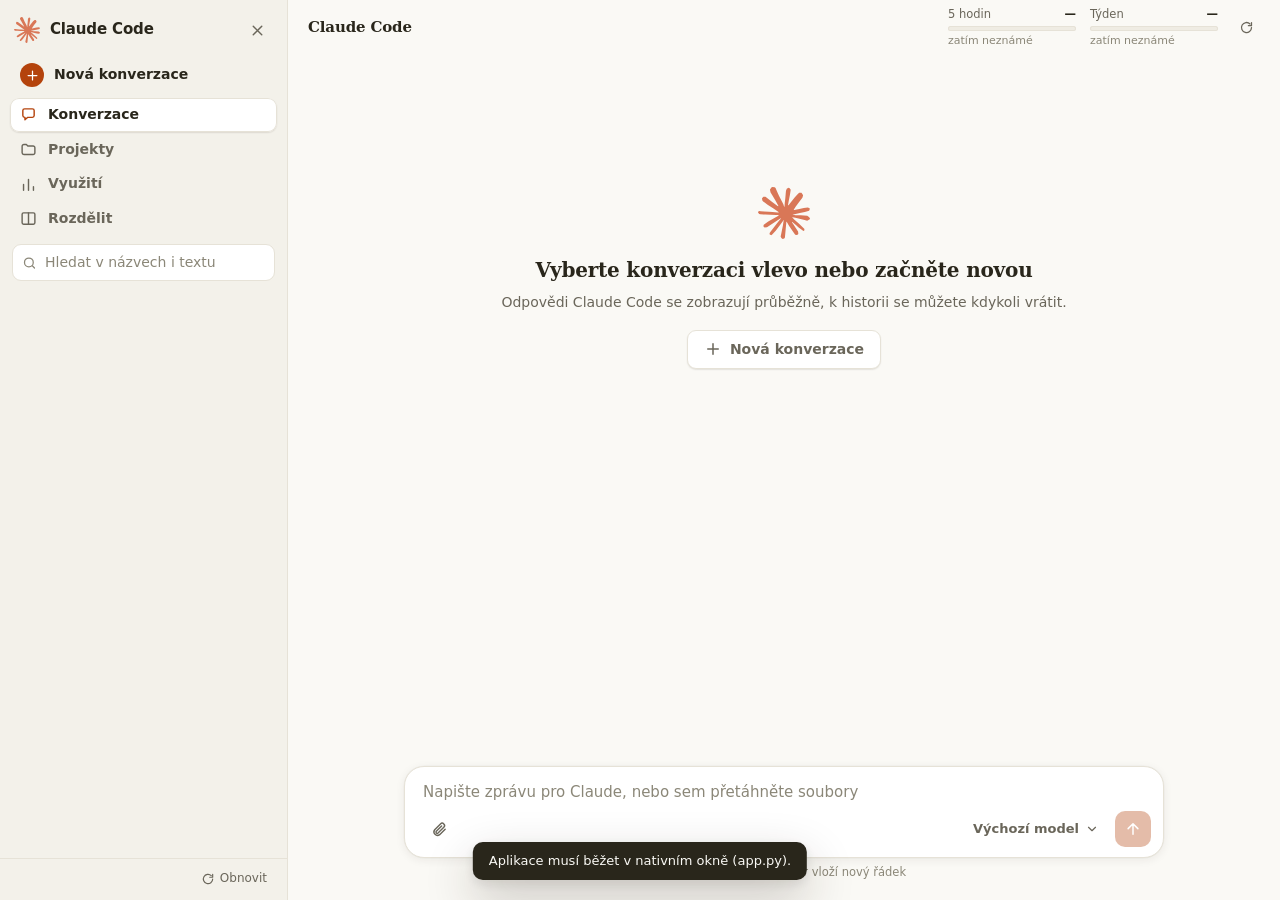
==== claude-gui/index.html @ 539f78f6 "Claude GUI: nativní okno pro Claude Code" ====
<!doctype html>
<html lang="cs">
<head>
<meta charset="utf-8">
<meta name="viewport" content="width=device-width, initial-scale=1">
<meta name="color-scheme" content="light dark">
<title>Claude Code</title>
<style>
/* ---------- Tokeny: teplý grafit, jeden rezavý akcent ---------- */
:root {
  --bg: #f7f5f1;
  --panel: #eeebe5;
  --surface: #fffefb;
  --sunken: #f1eee8;
  --text: #25211c;
  --muted: #6b645a;
  --faint: #8d857a;
  --border: #ddd8cf;
  --border-strong: #c9c2b6;
  --hover: rgba(37, 33, 28, .06);
  --accent: #b4430c;
  --accent-hover: #9a380a;
  --accent-text: #ffffff;
  --accent-soft: rgba(180, 67, 12, .13);
  --user-bg: #ece6dc;
  --code-bg: #f3f0ea;
  --danger: #b4232f;
  --danger-soft: #fbe9ea;
  --ok: #1f7a4d;
  --warn-c: #9a6700;
  --chart-in: #8f8576;
  --chart-out: #b4430c;
  --shadow-sm: 0 1px 2px rgba(40, 30, 15, .07), 0 1px 1px rgba(40, 30, 15, .04);
  --shadow-lg: 0 20px 50px rgba(40, 30, 15, .24), 0 4px 12px rgba(40, 30, 15, .1);
  --font: "Adwaita Sans", "Red Hat Text", Cantarell, Inter, system-ui, sans-serif;
  --mono: "Adwaita Mono", "Red Hat Mono", "JetBrains Mono", "DejaVu Sans Mono", ui-monospace, monospace;
  --ease: cubic-bezier(.22, 1, .36, 1);
}
@media (prefers-color-scheme: dark) {
  :root {
    --bg: #000000;
    --panel: #0a0a0a;
    --surface: #141414;
    --sunken: #070707;
    --text: #ececec;
    --muted: #a3a3a3;
    --faint: #7d7d7d;
    --border: #262626;
    --border-strong: #3d3d3d;
    --hover: rgba(255, 255, 255, .07);
    --accent: #f08f57;
    --accent-hover: #f5a574;
    --accent-text: #211205;
    --accent-soft: rgba(240, 143, 87, .17);
    --user-bg: #1a1a1a;
    --code-bg: #0d0d0d;
    --danger: #ff8189;
    --danger-soft: rgba(255, 100, 110, .13);
    --ok: #62d49c;
    --warn-c: #e3b341;
    --chart-in: #8a8173;
    --chart-out: #f08f57;
    --shadow-sm: 0 1px 2px rgba(0, 0, 0, .4);
    --shadow-lg: 0 20px 50px rgba(0, 0, 0, .6), 0 4px 12px rgba(0, 0, 0, .3);
  }
}

/* ---------- Základ a systémové prvky ---------- */
* { box-sizing: border-box; }
[hidden] { display: none !important; }
html, body { height: 100%; margin: 0; }
body {
  font: 14px/1.55 var(--font);
  background: var(--bg);
  color: var(--text);
  -webkit-font-smoothing: antialiased;
  accent-color: var(--accent);
  caret-color: var(--accent);
  font-variant-numeric: tabular-nums;
}
::selection { background: var(--accent-soft); color: var(--text); }
* { scrollbar-width: thin; scrollbar-color: var(--border-strong) transparent; }
button, input, select, textarea { font: inherit; color: inherit; }
button { cursor: pointer; }
:focus-visible { outline: 2px solid var(--accent); outline-offset: 2px; border-radius: 6px; }
.ic { width: 18px; height: 18px; flex: none; display: block; }
@media (prefers-reduced-motion: reduce) { * { animation: none !important; transition: none !important; } }

#app { display: flex; height: 100vh; overflow: hidden; }

/* ---------- Levý panel ---------- */
#sidebar {
  width: 288px; flex: none;
  display: flex; flex-direction: column; min-height: 0;
  background: var(--panel);
  border-right: 1px solid var(--border);
}
.side-head { display: flex; align-items: center; justify-content: space-between; padding: 14px 14px 10px; }
.brand { display: flex; align-items: center; gap: 10px; font-weight: 700; font-size: 15px; letter-spacing: -.01em; }
.brand .logo svg { width: 26px; height: 26px; display: block; }

.tabs { display: grid; grid-template-columns: 1fr 1fr; gap: 2px; margin: 0 12px 10px; padding: 3px; background: var(--sunken); border: 1px solid var(--border); border-radius: 10px; }
.tab {
  display: flex; align-items: center; justify-content: center; gap: 7px;
  border: 0; background: transparent; color: var(--muted);
  padding: 6px 8px; border-radius: 7px; font-weight: 600; font-size: 13px;
  transition: background .15s var(--ease), color .15s var(--ease);
}
.tab .ic { width: 15px; height: 15px; }
.tab:hover { color: var(--text); }
.tab.active { background: var(--surface); color: var(--text); box-shadow: var(--shadow-sm); }
.tab.active .ic { color: var(--accent); }

.btn-new {
  margin: 0 12px 10px;
  display: flex; align-items: center; justify-content: center; gap: 8px;
  padding: 8px 12px; border-radius: 9px;
  border: 1px solid var(--accent); background: var(--accent); color: var(--accent-text);
  font-weight: 650;
  transition: background .15s var(--ease);
}
.btn-new:hover { background: var(--accent-hover); border-color: var(--accent-hover); }
.btn-new .ic { width: 16px; height: 16px; }
.search { margin: 0 12px 6px; position: relative; }
.search .ic { position: absolute; left: 10px; top: 50%; transform: translateY(-50%); width: 15px; height: 15px; color: var(--faint); }
.search input {
  width: 100%; padding: 7px 10px 7px 32px;
  border-radius: 9px; border: 1px solid var(--border);
  background: var(--surface); outline: none;
}
.search input::placeholder { color: var(--faint); }
.search input:focus { border-color: var(--accent); box-shadow: 0 0 0 3px var(--accent-soft); }
.search-info { margin: 2px 16px 4px; font-size: 12px; color: var(--muted); display: flex; align-items: center; gap: 7px; }
.list { flex: 1; overflow-y: auto; padding: 2px 8px 10px; min-height: 0; }
.group-label { font-size: 12px; font-weight: 650; color: var(--muted); padding: 14px 10px 4px; }
.item {
  display: block; width: 100%; text-align: left;
  border: 0; background: transparent;
  padding: 7px 10px; border-radius: 8px; margin: 1px 0;
  transition: background .12s var(--ease);
}
.item:hover { background: var(--hover); }
.item.active { background: var(--surface); box-shadow: var(--shadow-sm), inset 0 0 0 1px var(--border); }
.item.active .item-title { color: var(--accent); }
.item-title { font-weight: 600; font-size: 13.5px; white-space: nowrap; overflow: hidden; text-overflow: ellipsis; }
.item-meta { display: flex; justify-content: space-between; gap: 8px; margin-top: 1px; font-size: 12px; color: var(--muted); }
.item-folder { display: flex; align-items: center; gap: 4px; min-width: 0; overflow: hidden; }
.item-folder span { overflow: hidden; white-space: nowrap; text-overflow: ellipsis; }
.item-folder .ic { width: 13px; height: 13px; }
.item-time { flex: none; }
.list-empty { padding: 24px 12px; color: var(--muted); font-size: 13px; text-align: center; }

.glimpse {
  display: block; width: calc(100% - 24px); margin: 0 12px 8px; text-align: left;
  padding: 9px 12px; border-radius: 10px;
  border: 1px solid var(--border); background: var(--surface);
  transition: border-color .15s var(--ease);
}
.glimpse:hover { border-color: var(--accent); }
.glimpse-top { display: flex; justify-content: space-between; align-items: baseline; font-size: 12px; color: var(--muted); }
.glimpse-val { font-size: 13px; font-weight: 650; margin-top: 2px; }
.glimpse-val small { font-weight: 500; color: var(--muted); font-size: 12px; }

.side-foot {
  display: flex; align-items: center; justify-content: space-between;
  padding: 6px 14px 8px; border-top: 1px solid var(--border);
  font-size: 12px; color: var(--muted);
}
.link-btn { display: flex; align-items: center; gap: 5px; border: 0; background: none; color: var(--muted); padding: 4px 6px; border-radius: 6px; }
.link-btn:hover { color: var(--text); background: var(--hover); }
.link-btn .ic { width: 14px; height: 14px; }

/* ---------- Hlavní panel ---------- */
main { flex: 1; display: flex; flex-direction: column; min-width: 0; min-height: 0; }
body[data-view="usage"] .chat-only { display: none !important; }
body[data-view="chat"] #usageView { display: none; }

.top {
  display: flex; align-items: center; gap: 12px; flex-wrap: wrap;
  padding: 10px 20px; border-bottom: 1px solid var(--border);
  background: var(--bg);
}
.top-info { flex: 1; min-width: 180px; }
.top h1 { margin: 0; font-size: 16px; font-weight: 700; letter-spacing: -.01em; white-space: nowrap; overflow: hidden; text-overflow: ellipsis; text-wrap: balance; }
.cwd { display: flex; align-items: center; gap: 5px; font: 12px/1.4 var(--mono); color: var(--muted); min-width: 0; }
.cwd span { overflow: hidden; white-space: nowrap; text-overflow: ellipsis; }
.cwd .ic { width: 13px; height: 13px; }
.cwd.missing { color: var(--danger); }
.top-ctrl { display: flex; gap: 8px; flex-wrap: wrap; align-items: center; }
.sel { display: flex; align-items: center; gap: 6px; font-size: 12px; color: var(--muted); }
.sel select {
  font-size: 13px; background: var(--surface); color: var(--text);
  border: 1px solid var(--border); border-radius: 8px; padding: 4px 8px; max-width: 190px;
}
.sel select:hover:not(:disabled) { border-color: var(--border-strong); }
.sel select:disabled { opacity: .55; }
.sel select.danger { border-color: var(--danger); color: var(--danger); font-weight: 650; }
.icon-btn {
  display: inline-grid; place-items: center;
  width: 32px; height: 32px; border-radius: 8px;
  border: 0; background: transparent; color: var(--muted);
  transition: background .12s var(--ease), color .12s var(--ease);
}
.icon-btn:hover { background: var(--hover); color: var(--text); }
.icon-btn .ic { width: 17px; height: 17px; }

.ctx { display: flex; align-items: center; gap: 8px; font-size: 12px; color: var(--muted); padding: 4px 10px; border: 1px solid var(--border); border-radius: 8px; background: var(--surface); }
.ctx-bar { width: 54px; height: 5px; border-radius: 3px; background: var(--sunken); box-shadow: inset 0 0 0 1px var(--border); overflow: hidden; }
.ctx-bar i { display: block; height: 100%; background: var(--accent); border-radius: 3px; transition: width .4s var(--ease); }
.ctx.high { color: var(--warn-c); }
.ctx.high .ctx-bar i { background: var(--warn-c); }
.ctx.full { color: var(--danger); }
.ctx.full .ctx-bar i { background: var(--danger); }

.warn {
  display: inline-flex; gap: 5px; align-items: center; white-space: nowrap;
  padding: 2px 8px; border-radius: 999px; font-size: 11.5px; font-weight: 600;
  background: var(--danger-soft); color: var(--danger);
  border: 1px solid var(--danger); cursor: help;
}
.warn svg { width: 13px; height: 13px; }

/* ---------- Přepis ---------- */
.messages { flex: 1; overflow-y: auto; padding: 22px 20px 12px; min-height: 0; }
.messages > * { max-width: 820px; margin-left: auto; margin-right: auto; }
.msg { margin-bottom: 22px; }
.msg.user { display: flex; justify-content: flex-end; }
.bubble {
  background: var(--user-bg); padding: 9px 14px;
  border-radius: 14px 14px 4px 14px; max-width: 82%;
  white-space: pre-wrap; overflow-wrap: anywhere;
}
.img-badge { display: inline-flex; align-items: center; gap: 5px; font-size: 12px; color: var(--muted); margin-top: 4px; }
.img-badge .ic { width: 14px; height: 14px; }
.msg.assistant { display: flex; gap: 12px; }
.avatar { flex: none; width: 26px; height: 26px; margin-top: 1px; }
.avatar svg { width: 26px; height: 26px; display: block; }
.body { flex: 1; min-width: 0; display: flex; flex-direction: column; gap: 8px; }

.md { overflow-wrap: anywhere; max-width: 75ch; }
.md > :first-child { margin-top: 0; }
.md > :last-child { margin-bottom: 0; }
.md p { margin: 0 0 .75em; }
.md h1, .md h2, .md h3, .md h4, .md h5, .md h6 { margin: 1.2em 0 .4em; line-height: 1.3; letter-spacing: -.01em; text-wrap: balance; }
.md h1 { font-size: 1.3em; } .md h2 { font-size: 1.17em; } .md h3 { font-size: 1.06em; }
.md h4, .md h5, .md h6 { font-size: 1em; }
.md ul, .md ol { margin: 0 0 .75em; padding-left: 1.5em; }
.md li { margin: .2em 0; }
.md li > ul, .md li > ol { margin: .2em 0; }
.md blockquote { margin: 0 0 .75em; padding: 2px 0 2px 14px; border-left: 1px solid var(--border-strong); color: var(--muted); }
.md hr { border: 0; border-top: 1px solid var(--border); margin: 1em 0; }
.md a { color: var(--accent); text-underline-offset: 3px; }
.md :not(pre) > code { font: .88em var(--mono); background: var(--code-bg); border: 1px solid var(--border); padding: 1px 5px; border-radius: 5px; }
.table-wrap { overflow-x: auto; margin: 0 0 .75em; max-width: 100%; }
.md table { border-collapse: collapse; font-size: 13.5px; }
.md th, .md td { border: 1px solid var(--border); padding: 5px 10px; text-align: left; vertical-align: top; }
.md th { background: var(--code-bg); font-weight: 650; }

.code { border: 1px solid var(--border); border-radius: 10px; overflow: hidden; margin: .5em 0 .9em; background: var(--code-bg); max-width: 100%; }
.code-head {
  display: flex; justify-content: space-between; align-items: center;
  padding: 2px 6px 2px 12px; border-bottom: 1px solid var(--border);
  font-size: 12px; color: var(--muted);
}
.copy-btn { display: flex; align-items: center; gap: 5px; border: 0; background: transparent; color: var(--muted); font-size: 12px; padding: 4px 8px; border-radius: 6px; }
.copy-btn:hover { background: var(--hover); color: var(--text); }
.copy-btn .ic { width: 14px; height: 14px; }
.copy-btn.done { color: var(--ok); }
.code pre { margin: 0; padding: 12px 14px; overflow-x: auto; font: 12.5px/1.55 var(--mono); }

.tool, .thinking { border: 1px solid var(--border); border-radius: 9px; background: var(--surface); font-size: 13px; max-width: 100%; }
.tool summary, .thinking summary { list-style: none; display: flex; align-items: center; gap: 8px; padding: 5px 10px; cursor: pointer; min-width: 0; user-select: none; }
.tool summary::-webkit-details-marker, .thinking summary::-webkit-details-marker { display: none; }
.tool summary:hover, .thinking summary:hover { background: var(--hover); border-radius: 8px; }
.tool-icon { color: var(--muted); }
.tool-icon .ic { width: 15px; height: 15px; }
.tool-name { font-weight: 650; flex: none; }
.tool-sum { font: 12px var(--mono); color: var(--muted); overflow: hidden; white-space: nowrap; text-overflow: ellipsis; flex: 1; min-width: 0; }
.chev { color: var(--faint); transition: transform .15s var(--ease); }
.chev .ic { width: 14px; height: 14px; }
details[open] > summary .chev { transform: rotate(90deg); }
.tool.err { border-color: var(--danger); }
.tool.err .tool-icon, .tool.err .tool-name { color: var(--danger); }
.tool.running .tool-icon { color: var(--accent); }
.tool pre, .thinking-text {
  margin: 0; padding: 10px 12px; border-top: 1px solid var(--border);
  max-height: 340px; overflow: auto; background: var(--code-bg);
  font: 12px/1.5 var(--mono); white-space: pre-wrap; overflow-wrap: anywhere;
}
.thinking-text { font: 13px/1.55 var(--font); color: var(--muted); }
.mini-spin { width: 12px; height: 12px; border: 2px solid var(--accent-soft); border-top-color: var(--accent); border-radius: 50%; animation: spin .8s linear infinite; flex: none; }

.note { font-size: 13px; color: var(--muted); text-align: center; margin-bottom: 18px; }
.note.info { background: var(--hover); border-radius: 10px; padding: 8px 12px; }
.note.error {
  text-align: left; color: var(--danger); background: var(--danger-soft);
  border: 1px solid var(--danger); border-radius: 10px; padding: 10px 14px;
  white-space: pre-wrap; overflow-wrap: anywhere;
}
.run-meta { display: flex; gap: 14px; flex-wrap: wrap; font-size: 12px; color: var(--faint); }

.empty { text-align: center; color: var(--muted); padding: 12vh 20px 0; }
.empty .big { font-size: 20px; font-weight: 700; color: var(--text); margin-bottom: 6px; letter-spacing: -.01em; text-wrap: balance; }
.empty .logo-big svg { width: 52px; height: 52px; margin: 0 auto 16px; display: block; }
.empty button { margin-top: 16px; display: inline-flex; align-items: center; gap: 8px; padding: 8px 16px; border-radius: 9px; border: 1px solid var(--border); background: var(--surface); font-weight: 600; box-shadow: var(--shadow-sm); }
.empty button:hover { border-color: var(--accent); color: var(--accent); }

/* ---------- Composer ---------- */
.composer { padding: 6px 20px 16px; }
.composer > * { max-width: 820px; margin-left: auto; margin-right: auto; }
.queue { display: flex; flex-direction: column; gap: 4px; margin-bottom: 8px; }
.q-item { display: flex; align-items: center; gap: 8px; padding: 5px 6px 5px 12px; border: 1px dashed var(--border-strong); border-radius: 12px; background: var(--sunken); font-size: 13px; color: var(--muted); }
.q-item .q-n { font-weight: 650; color: var(--faint); font-size: 11.5px; white-space: nowrap; }
.q-item .q-t { flex: 1; min-width: 0; overflow: hidden; white-space: nowrap; text-overflow: ellipsis; color: var(--text); }
.q-item .icon-btn { width: 24px; height: 24px; }
.q-item .icon-btn .ic { width: 14px; height: 14px; }
.status { display: flex; align-items: center; gap: 8px; font-size: 12.5px; color: var(--muted); margin-bottom: 7px; }
.spinner { width: 14px; height: 14px; border: 2px solid var(--accent-soft); border-top-color: var(--accent); border-radius: 50%; animation: spin .8s linear infinite; }
@keyframes spin { to { transform: rotate(360deg); } }
.input-row {
  display: flex; gap: 8px; align-items: flex-end;
  background: var(--surface); border: 1px solid var(--border);
  border-radius: 14px; padding: 8px 8px 8px 14px; box-shadow: var(--shadow-sm);
  transition: border-color .15s var(--ease), box-shadow .15s var(--ease);
}
.input-row:focus-within { border-color: var(--accent); box-shadow: 0 0 0 3px var(--accent-soft); }
textarea { flex: 1; border: 0; outline: none; resize: none; background: transparent; line-height: 1.5; max-height: 240px; padding: 6px 0; }
textarea::placeholder { color: var(--faint); }
.send {
  width: 36px; height: 36px; border-radius: 10px; border: 0; flex: none;
  display: grid; place-items: center;
  background: var(--accent); color: var(--accent-text);
  transition: background .15s var(--ease);
}
.send:hover:not(:disabled) { background: var(--accent-hover); }
.send:disabled { opacity: .35; cursor: default; }
.send.stop { background: var(--danger); color: #fff; }
.hint { font-size: 11.5px; color: var(--faint); margin-top: 6px; text-align: right; }

/* ---------- Využití ---------- */
.usage { flex: 1; display: flex; flex-direction: column; min-height: 0; }
.u-head { display: flex; align-items: center; gap: 12px; flex-wrap: wrap; padding: 12px 24px; border-bottom: 1px solid var(--border); }
.u-head h1 { margin: 0; font-size: 18px; letter-spacing: -.01em; flex: 1; min-width: 120px; }
.seg { display: inline-flex; padding: 3px; gap: 2px; background: var(--sunken); border: 1px solid var(--border); border-radius: 10px; }
.seg button { border: 0; background: transparent; color: var(--muted); padding: 5px 12px; border-radius: 7px; font-weight: 600; font-size: 13px; transition: background .15s var(--ease), color .15s var(--ease); }
.seg button:hover { color: var(--text); }
.seg button.active { background: var(--surface); color: var(--text); box-shadow: var(--shadow-sm); }
.u-body { flex: 1; overflow-y: auto; padding: 22px 24px 40px; min-height: 0; }
.u-body > * { max-width: 980px; margin-left: auto; margin-right: auto; }

.ledger { display: grid; grid-template-columns: repeat(4, 1fr); border: 1px solid var(--border); border-radius: 12px; background: var(--surface); box-shadow: var(--shadow-sm); }
.ledger > div { padding: 14px 18px; min-width: 0; }
.ledger > div + div { border-left: 1px solid var(--border); }
.ledger dt { font-size: 12.5px; color: var(--muted); }
.ledger dd { margin: 2px 0 0; font-size: 22px; font-weight: 650; letter-spacing: -.02em; }
.ledger dd small { display: block; font-size: 12px; font-weight: 400; letter-spacing: 0; color: var(--faint); margin-top: 1px; }
.dot { display: inline-block; width: 8px; height: 8px; border-radius: 2px; margin-right: 6px; }
.dot.in { background: var(--chart-in); } .dot.out { background: var(--chart-out); }

.panel { margin-top: 18px; border: 1px solid var(--border); border-radius: 12px; background: var(--surface); box-shadow: var(--shadow-sm); padding: 16px 18px 14px; }
.panel h2 { margin: 0; font-size: 14px; letter-spacing: -.005em; }
.panel-head { display: flex; justify-content: space-between; align-items: baseline; gap: 12px; flex-wrap: wrap; margin-bottom: 14px; }
.legend { display: flex; gap: 14px; font-size: 12px; color: var(--muted); }
.readout { font-size: 12.5px; color: var(--muted); min-height: 1.5em; margin-bottom: 10px; }
.readout b { color: var(--text); font-weight: 650; }

.chart { display: grid; grid-template-columns: 44px 1fr; gap: 0 8px; }
.yaxis { display: flex; flex-direction: column; justify-content: space-between; align-items: flex-end; font-size: 11px; color: var(--faint); height: 180px; line-height: 1; }
.plot { position: relative; height: 180px; border-bottom: 1px solid var(--border-strong); }
.grid-line { position: absolute; left: 0; right: 0; border-top: 1px dashed var(--border); }
.cols { position: absolute; inset: 0; display: flex; align-items: flex-end; gap: 3px; }
.col { flex: 1; height: 100%; display: flex; align-items: flex-end; border-radius: 4px 4px 0 0; outline-offset: 0; }
.col:hover, .col:focus-visible { background: var(--hover); }
.stack { width: 100%; display: flex; flex-direction: column; justify-content: flex-end; height: 100%; }
.stack i { display: block; width: 100%; transition: height .5s var(--ease); }
.stack .s-out { background: var(--chart-out); border-radius: 2px 2px 0 0; }
.stack .s-in { background: var(--chart-in); }
.stack .s-in:first-child { border-radius: 2px 2px 0 0; }
.xaxis { grid-column: 2; display: flex; gap: 3px; margin-top: 6px; font-size: 11px; color: var(--faint); }
.xaxis span { flex: 1; white-space: nowrap; min-width: 0; }

.two { display: grid; grid-template-columns: 1fr 1fr; gap: 18px; }
.rows { display: flex; flex-direction: column; }
.row { display: block; width: 100%; text-align: left; border: 0; background: transparent; padding: 8px 0; border-top: 1px solid var(--border); color: inherit; }
.rows .row:first-child { border-top: 0; padding-top: 0; }
button.row { border-radius: 0; }
button.row:hover .row-name { color: var(--accent); }
.row-top { display: flex; justify-content: space-between; gap: 12px; align-items: baseline; }
.row-name { font-weight: 600; font-size: 13.5px; overflow: hidden; white-space: nowrap; text-overflow: ellipsis; min-width: 0; }
.row-val { flex: none; font-size: 13px; font-weight: 650; }
.row-sub { display: flex; justify-content: space-between; gap: 12px; font-size: 12px; color: var(--muted); margin-top: 1px; }
.row-sub span:first-child { overflow: hidden; white-space: nowrap; text-overflow: ellipsis; min-width: 0; }
.meter { height: 4px; border-radius: 2px; background: var(--sunken); margin-top: 6px; overflow: hidden; display: flex; }
.meter i { display: block; height: 100%; }
.meter .m-in { background: var(--chart-in); } .meter .m-out { background: var(--chart-out); }
.u-note { font-size: 12px; color: var(--faint); margin-top: 18px; text-wrap: pretty; max-width: 75ch; }
.u-empty { text-align: center; color: var(--muted); padding: 28px 12px; font-size: 13px; }

.skel { border-radius: 8px; background: linear-gradient(90deg, var(--sunken), var(--hover), var(--sunken)); background-size: 200% 100%; animation: shimmer 1.4s linear infinite; }
@keyframes shimmer { to { background-position: -200% 0; } }

/* ---------- Dialog nové konverzace ---------- */
.modal { position: fixed; inset: 0; z-index: 50; display: grid; place-items: center; background: rgba(20, 14, 6, .45); padding: 16px; }
.modal-card { width: min(560px, 100%); max-height: 86vh; display: flex; flex-direction: column; background: var(--surface); border-radius: 14px; box-shadow: var(--shadow-lg); padding: 18px 20px; border: 1px solid var(--border); }
.modal-head { display: flex; justify-content: space-between; align-items: center; margin-bottom: 12px; }
.modal-head h2 { margin: 0; font-size: 17px; letter-spacing: -.01em; }
.field-label { font-size: 13px; font-weight: 650; margin-bottom: 6px; display: block; }
.text-input { width: 100%; padding: 9px 11px; border-radius: 9px; border: 1px solid var(--border); background: var(--bg); font: 13px var(--mono); outline: none; }
.text-input:focus { border-color: var(--accent); box-shadow: 0 0 0 3px var(--accent-soft); }
.field-hint { font-size: 12px; color: var(--muted); margin: 6px 0 10px; }
.field-error { font-size: 12.5px; color: var(--danger); margin: -4px 0 10px; }
.cwd-list { overflow-y: auto; border: 1px solid var(--border); border-radius: 10px; min-height: 60px; max-height: 44vh; }
.cwd-item { display: flex; align-items: center; gap: 10px; width: 100%; text-align: left; border: 0; border-bottom: 1px solid var(--border); background: transparent; padding: 8px 12px; }
.cwd-item:last-child { border-bottom: 0; }
.cwd-item:hover, .cwd-item.sel { background: var(--accent-soft); }
.cwd-item .ic { color: var(--muted); }
.cwd-item-text { min-width: 0; }
.cwd-item-name { font-weight: 600; font-size: 13.5px; }
.cwd-item-path { font: 11.5px var(--mono); color: var(--muted); overflow: hidden; white-space: nowrap; text-overflow: ellipsis; }
.modal-foot { display: flex; justify-content: flex-end; gap: 8px; margin-top: 14px; }
.btn { padding: 8px 16px; border-radius: 9px; border: 1px solid var(--border); background: var(--surface); font-weight: 600; }
.btn:hover { background: var(--hover); }
.btn.primary { background: var(--accent); border-color: var(--accent); color: var(--accent-text); }
.btn.primary:hover { background: var(--accent-hover); border-color: var(--accent-hover); }

.toast { position: fixed; bottom: 20px; left: 50%; transform: translateX(-50%); z-index: 60; background: var(--text); color: var(--bg); padding: 9px 16px; border-radius: 10px; font-size: 13px; box-shadow: var(--shadow-lg); max-width: 90vw; }

/* ---------- Úzké okno ---------- */
.only-narrow { display: none !important; }
.scrim { display: none; }
.only-hidden { display: none !important; }
@media (min-width: 761px) {
  body.side-hidden #sidebar { display: none; }
  body.side-hidden .only-hidden { display: inline-grid !important; }
}
@media (max-width: 860px) {
  .ledger { grid-template-columns: 1fr 1fr; }
  .ledger > div:nth-child(3) { border-left: 0; }
  .ledger > div:nth-child(n+3) { border-top: 1px solid var(--border); }
  .two { grid-template-columns: 1fr; }
}
@media (max-width: 760px) {
  #sidebar { position: fixed; inset: 0 auto 0 0; z-index: 30; width: min(300px, 86vw); transform: translateX(-100%); transition: transform .2s var(--ease); box-shadow: var(--shadow-lg); }
  body.side-open #sidebar { transform: none; }
  body.side-open .scrim { display: block; position: fixed; inset: 0; z-index: 20; background: rgba(20, 14, 6, .4); }
  .only-narrow { display: inline-grid !important; }
  .top { padding: 8px 12px; gap: 8px; }
  .messages { padding: 16px 12px 8px; }
  .composer { padding: 6px 10px 10px; }
  .bubble { max-width: 92%; }
  .avatar { display: none; }
  .hint { display: none; }
  .u-head { padding: 10px 12px; }
  .u-body { padding: 16px 12px 32px; }
  .chart { grid-template-columns: 36px 1fr; }
}

/* ---------- v3: vzhled po vzoru webové aplikace Claude ---------- */
:root {
  --bg: #faf9f5; --panel: #f3f1ea; --surface: #ffffff; --sunken: #efece3;
  --text: #29261b; --muted: #6a665a; --faint: #8b8778;
  --border: #e6e2d7; --border-strong: #d2cdbf; --user-bg: #f0ece1; --code-bg: #f5f2ea;
  --serif: "Source Serif 4", "Tiempos Text", "Noto Serif", "DejaVu Serif", Georgia, serif;
}
@media (prefers-color-scheme: dark) {
  :root {
    --bg: #000000; --panel: #0a0a0a; --surface: #141414; --sunken: #070707;
    --text: #ececec; --muted: #a3a3a3; --faint: #7d7d7d;
    --border: #262626; --border-strong: #3d3d3d; --user-bg: #1a1a1a; --code-bg: #0d0d0d;
  }
}
.top h1, .u-head h1, .empty .big, .modal-head h2 { font-family: var(--serif); font-weight: 600; }
.top h1 { font-size: 15px; flex: none; max-width: 55%; }
.md { font-family: var(--serif); font-size: 15.5px; line-height: 1.65; }
.md table, .md .code, .md :not(pre) > code { font-family: var(--font); }
.md :not(pre) > code { font-family: var(--mono); }
.md .code pre, .md pre code { font-family: var(--mono); }
.avatar { display: none; }
.msg.assistant { display: block; }
.top { border-bottom: 0; padding: 6px 20px 2px; gap: 8px; }
.top-ctrl { gap: 10px; }
.top-info { display: flex; align-items: baseline; gap: 10px; min-width: 0; }
.top-info .cwd { font-size: 11.5px; flex: 1; }
.top .icon-btn { width: 28px; height: 28px; }
.top .icon-btn .ic { width: 15px; height: 15px; }

.nav-new { margin: 0 10px 4px; display: flex; align-items: center; gap: 10px; width: calc(100% - 20px); padding: 7px 10px; border: 0; background: transparent; border-radius: 9px; font-weight: 650; color: var(--text); transition: background .12s var(--ease); }
.nav-new:hover { background: var(--hover); }
.nav-new .plus { width: 24px; height: 24px; border-radius: 50%; background: var(--accent); color: var(--accent-text); display: grid; place-items: center; }
.nav-new .plus .ic { width: 15px; height: 15px; }
.nav { display: flex; flex-direction: column; gap: 1px; margin: 0 10px 8px; }
.nav-item { display: flex; align-items: center; gap: 11px; width: 100%; border: 0; background: transparent; color: var(--muted); padding: 7px 10px; border-radius: 9px; font-weight: 600; text-align: left; transition: background .12s var(--ease), color .12s var(--ease); }
.nav-item .ic { width: 17px; height: 17px; }
.nav-item:hover { background: var(--hover); color: var(--text); }
.nav-item.active { background: var(--surface); color: var(--text); box-shadow: var(--shadow-sm), inset 0 0 0 1px var(--border); }
.nav-item.active .ic { color: var(--accent); }

.item-row { position: relative; }
.item-more, .grp-act { position: absolute; right: 4px; top: 50%; transform: translateY(-50%); width: 26px; height: 26px; display: grid; place-items: center; border: 0; background: transparent; color: var(--muted); border-radius: 7px; opacity: 0; transition: opacity .12s var(--ease), background .12s var(--ease); }
.item-more .ic, .grp-act .ic { width: 15px; height: 15px; }
.item-row:hover .item-more, .item-more:focus-visible, .grp:hover > .grp-act, .grp-act:focus-visible, .item-more.open { opacity: 1; }
.item-more:hover, .grp-act:hover { background: var(--hover); color: var(--text); }
.item-row:hover .item-time { opacity: 0; }
@media (hover: none) { .item-more, .grp-act { opacity: .7; } }
.grp { position: relative; margin-top: 4px; }
.grp-head { display: flex; align-items: center; gap: 6px; width: 100%; border: 0; background: transparent; padding: 6px 8px; border-radius: 8px; font-weight: 650; font-size: 13px; color: var(--text); text-align: left; }
.grp-head:hover { background: var(--hover); }
.grp-head .chev { display: grid; }
.grp.open > .grp-head .chev { transform: rotate(90deg); }
.grp-head .ic-folder .ic, .grp-head .ic-folder { width: 15px; height: 15px; color: var(--muted); display: grid; }
.grp-name { flex: 1; min-width: 0; overflow: hidden; white-space: nowrap; text-overflow: ellipsis; }
.grp-count { font-size: 12px; font-weight: 500; color: var(--faint); padding-right: 26px; }
.grp-body { padding-left: 8px; }
.grp-empty { font-size: 12px; color: var(--faint); padding: 2px 12px 6px 28px; }
.sec-head { display: flex; justify-content: space-between; align-items: center; padding: 10px 8px 2px 10px; font-size: 12px; font-weight: 650; color: var(--muted); }

.menu { position: fixed; z-index: 70; min-width: 210px; max-width: 290px; max-height: 60vh; overflow: auto; background: var(--surface); border: 1px solid var(--border); border-radius: 10px; box-shadow: var(--shadow-lg); padding: 4px; }
.menu button { display: flex; align-items: center; gap: 8px; width: 100%; text-align: left; border: 0; background: transparent; padding: 7px 10px; border-radius: 7px; }
.menu button:hover { background: var(--hover); }
.menu button.danger { color: var(--danger); }
.menu button .ic { width: 15px; height: 15px; color: var(--muted); }
.menu button.on { font-weight: 650; }
.menu .m-label { font-size: 11.5px; color: var(--faint); padding: 6px 10px 2px; }
.menu .m-sep { height: 1px; background: var(--border); margin: 4px 2px; }
.modal-card.small { width: min(400px, 100%); }

.composer { padding: 6px 24px 18px; }
.composer > * { max-width: 760px; }
.composer-card { background: var(--surface); border: 1px solid var(--border); border-radius: 20px; padding: 12px 12px 10px 18px; box-shadow: 0 2px 10px rgba(40, 30, 15, .07), 0 0 0 .5px rgba(40, 30, 15, .03); transition: border-color .15s var(--ease), box-shadow .15s var(--ease); }
.composer-card:focus-within { border-color: var(--border); }
.composer-card textarea, .composer-card textarea:focus, .composer-card textarea:focus-visible { outline: none; box-shadow: none; }
.composer-card textarea { display: block; width: 100%; min-height: 28px; padding: 2px 0 8px; font-size: 15px; }
.composer-bar { display: flex; justify-content: flex-end; align-items: center; gap: 8px; }
.pick-wrap { position: relative; }
.pick { display: flex; align-items: center; gap: 6px; border: 0; background: transparent; color: var(--muted); padding: 6px 8px 6px 10px; border-radius: 9px; font-size: 13px; font-weight: 600; transition: background .12s var(--ease), color .12s var(--ease); }
.pick:hover:not(:disabled), .pick[aria-expanded="true"] { background: var(--hover); color: var(--text); }
.pick:disabled { opacity: .5; cursor: default; }
.pick .ic { width: 14px; height: 14px; }
.pop { position: absolute; right: 0; bottom: calc(100% + 8px); width: min(350px, 86vw); max-height: 70vh; overflow-y: auto; z-index: 40; background: var(--surface); border: 1px solid var(--border); border-radius: 14px; box-shadow: var(--shadow-lg); padding: 6px; }
.pop-sec { padding: 4px 4px 6px; }
.pop-sec + .pop-sec { border-top: 1px solid var(--border); padding-top: 8px; }
.pop-title { font-size: 12px; font-weight: 650; color: var(--muted); padding: 4px 8px 4px; }
.opt { display: block; width: 100%; text-align: left; border: 0; background: transparent; padding: 7px 10px; border-radius: 9px; }
.opt:hover { background: var(--hover); }
.opt-name { font-weight: 600; font-size: 13.5px; }
.opt small { display: block; color: var(--muted); font-size: 12px; }
.opt.sel { background: var(--accent-soft); }
.opt.sel .opt-name::before { content: ""; display: inline-block; width: 7px; height: 7px; border-radius: 50%; background: var(--accent); margin-right: 8px; vertical-align: 1px; }
.chips { display: flex; flex-wrap: wrap; gap: 5px; padding: 2px 6px 4px; }
.chip { border: 1px solid var(--border); background: var(--surface); border-radius: 8px; padding: 4px 10px; font-size: 12.5px; font-weight: 600; color: var(--muted); }
.chip:hover { border-color: var(--border-strong); color: var(--text); }
.chip.sel { background: var(--accent); border-color: var(--accent); color: var(--accent-text); }
.pop-adv summary { cursor: pointer; padding: 4px 8px; font-size: 12.5px; font-weight: 650; color: var(--muted); list-style: none; }
.pop-adv summary::-webkit-details-marker { display: none; }
.pop-adv summary::after { content: ""; }
.pop-adv[open] summary { color: var(--text); }
.hint { text-align: center; }

.limits { display: flex; align-items: center; gap: 10px; }
.lim { min-width: 120px; }
.lim-top { display: flex; justify-content: space-between; gap: 8px; font-size: 11.5px; color: var(--muted); }
.lim-pct { color: var(--text); font-weight: 650; }
.lim-bar { height: 5px; border-radius: 3px; background: var(--sunken); box-shadow: inset 0 0 0 1px var(--border); margin: 2px 0 1px; overflow: hidden; }
.lim-bar i { display: block; height: 100%; background: var(--accent); border-radius: 3px; transition: width .5s var(--ease); }
.lim.high .lim-bar i { background: var(--warn-c); }
.lim.full .lim-bar i { background: var(--danger); }
.lim.full .lim-pct { color: var(--danger); }
.lim-reset { font-size: 10.5px; color: var(--faint); white-space: nowrap; }
.lim-refresh.spin .ic { animation: spin .8s linear infinite; }
.lim-none { font-size: 12px; color: var(--faint); }
@media (prefers-color-scheme: dark) {
  .composer-card { box-shadow: none; }
}
@media (max-width: 860px) {
  .top-ctrl { width: 100%; } .limits { width: 100%; } .lim { flex: 1; min-width: 0; }
  .u-head .limits { order: 5; width: 100%; }
}
@media (max-width: 760px) { .top { padding: 10px 12px 6px; } .composer { padding: 6px 10px 12px; } }

/* ---------- v4: akce u zpráv, nápovědy, posun dolů, připnutí ---------- */
.msg { position: relative; }
.msg-actions { position: absolute; bottom: -24px; display: flex; gap: 2px; opacity: 0; transition: opacity .12s var(--ease); }
.msg.user .msg-actions { right: 0; }
.msg.assistant .msg-actions { left: 0; }
.msg:hover .msg-actions, .msg-actions:focus-within { opacity: 1; }
@media (hover: none) { .msg-actions { opacity: .75; } }
.ma-btn { display: flex; align-items: center; gap: 5px; border: 0; background: transparent; color: var(--faint); padding: 3px 7px; border-radius: 7px; font-size: 12px; font-weight: 600; }
.ma-btn .ic { width: 14px; height: 14px; }
.ma-btn:hover { background: var(--hover); color: var(--text); }
.ma-btn.done { color: var(--ok); }
.suggest { display: flex; flex-wrap: wrap; justify-content: center; gap: 8px; margin-top: 18px; max-width: 640px; margin-left: auto; margin-right: auto; }
.suggest button { border: 1px solid var(--border); background: transparent; color: var(--muted); border-radius: 999px; padding: 7px 14px; font-size: 13px; font-weight: 600; transition: background .12s var(--ease), color .12s var(--ease), border-color .12s var(--ease); }
.suggest button:hover { background: var(--hover); color: var(--text); border-color: var(--border-strong); }
.composer { position: relative; }
.down-btn { position: absolute; left: 50%; top: -44px; transform: translateX(-50%); width: 34px; height: 34px; display: grid; place-items: center; border-radius: 50%; border: 1px solid var(--border-strong); background: var(--surface); color: var(--text); box-shadow: var(--shadow-sm); z-index: 5; }
.down-btn .ic { width: 16px; height: 16px; }
.down-btn:hover { background: var(--hover); }

/* ---------- v5: přehlednost ---------- */
/* měkké okraje místo ostrého oříznutí textu u hlavičky a pole pro zprávu */
.messages { -webkit-mask-image: linear-gradient(to bottom, transparent 0, #000 22px, #000 calc(100% - 22px), transparent 100%); mask-image: linear-gradient(to bottom, transparent 0, #000 22px, #000 calc(100% - 22px), transparent 100%); padding-top: 28px; padding-bottom: 26px; scroll-padding: 28px; }
.top { position: relative; z-index: 3; }
@media (prefers-color-scheme: dark) {
  .composer-card { background: #181818; border-color: #333; }
  .composer-card:focus-within { border-color: #3d3d3d; }
}
.top h1 { text-wrap: nowrap; white-space: nowrap; flex: 0 1 auto; min-width: 0; max-width: 62%; overflow: hidden; text-overflow: ellipsis; }
.top-info { flex: 1 1 260px; }
/* postranní panel: jednořádkové položky, méně šumu */
.glimpse { display: none; }
.item { padding: 6px 10px; margin: 0; position: relative; }
.item-title { font-weight: 500; font-size: 13.5px; padding-right: 44px; color: var(--text); }
.item.active .item-title { font-weight: 650; }
.item-meta { position: absolute; right: 10px; top: 50%; transform: translateY(-50%); margin: 0; font-size: 11.5px; color: var(--faint); }
.item-folder { display: none; }
.list.searching .item-folder { display: flex; }
.group-label { font-weight: 600; font-size: 11.5px; color: var(--faint); padding: 14px 10px 3px; }
.sec-head { font-weight: 600; font-size: 11.5px; color: var(--faint); }
.grp-head { font-weight: 600; }
.grp-count { color: var(--faint); }
.nav-item { padding: 6px 10px; }

/* nástroje v konverzaci: tiché, bez rámečků */
.tool, .thinking { border: 0; background: transparent; border-radius: 8px; }
.tool summary, .thinking summary { padding: 3px 8px; color: var(--muted); }
.tool-name { font-weight: 600; color: var(--muted); }
.tool[open], .thinking[open] { background: var(--sunken); }
.tool.err { border: 0; }
.tool.err .tool-name, .tool.err .tool-icon { color: var(--danger); }
.body { gap: 4px; }

/* hlavička: jedna klidná řada */
.lim { min-width: 128px; }
.lim-top { font-size: 11.5px; }
.lim-reset { font-size: 11px; }
.limits { gap: 14px; }
.ctx { background: transparent; border-color: transparent; padding: 4px 6px; }

/* ---------- v6: rozdělené zobrazení ---------- */
#grid { display: none; flex-direction: column; height: 100vh; background: var(--bg); }
body.multi #app { display: none; }
body.multi #grid { display: flex; }
.grid-bar { display: flex; align-items: center; gap: 16px; flex-wrap: wrap; padding: 8px 14px; border-bottom: 1px solid var(--border); }
.grid-title { font-family: var(--serif); font-weight: 600; font-size: 15px; margin-right: auto; }
.grid-panes { flex: 1; min-height: 0; display: grid; gap: 6px; padding: 6px; }
.gpane { position: relative; min-width: 0; min-height: 0; border: 1px solid var(--border); border-radius: 12px; overflow: hidden; background: var(--bg); transition: border-color .2s var(--ease); }
.gpane.busy { border-color: var(--accent); }
.gpane iframe { width: 100%; height: 100%; border: 0; display: block; background: var(--bg); }
body.pane #sidebar { position: fixed; inset: 0 auto 0 0; z-index: 30; width: min(300px, 86vw); transform: translateX(-100%); transition: transform .2s var(--ease); box-shadow: var(--shadow-lg); }
body.pane.side-open #sidebar { transform: none; }
body.pane.side-open .scrim { display: block; position: fixed; inset: 0; z-index: 20; background: rgba(0, 0, 0, .5); }
body.pane .only-narrow { display: inline-grid !important; }
body.pane #tabSplit, body.pane .limits, body.pane .hint { display: none; }
body.pane .top { padding: 8px 12px; }
body.pane .messages { padding: 22px 14px 8px; }
body.pane .composer { padding: 6px 10px 10px; }
body.pane .bubble { max-width: 92%; }

/* ---------- v7: zobrazení změn souborů ---------- */
.diff { font: 12px/1.5 var(--mono); border: 1px solid var(--border); border-radius: 8px; overflow: auto; max-height: 420px; background: var(--code-bg); margin: 4px 0 6px; }
.diff-in { min-width: max-content; }
.diff-note { padding: 4px 10px; font: 12px var(--font); color: var(--muted); border-bottom: 1px solid var(--border); }
.diff + .diff-note { border: 0; }
.dl { display: flex; white-space: pre; }
.dl .sg { flex: none; width: 22px; text-align: center; color: var(--faint); user-select: none; }
.dl .tx { padding-right: 12px; }
.dl.add { background: rgba(46, 160, 67, .18); }
.dl.add .sg { color: var(--ok); }
.dl.del { background: rgba(248, 81, 73, .18); }
.dl.del .sg { color: var(--danger); }
.dl.ctx { color: var(--muted); }
.diffstat { flex: none; display: flex; gap: 8px; font: 12px var(--mono); }
.diffstat:empty { display: none; }
.diffstat .a { color: var(--ok); }
.diffstat .d { color: var(--danger); }
.tool.has-diff:not(.err) > pre { display: none; }

/* ---------- v8: diagramy, SVG, náhled HTML, tabulky ---------- */
.code-head .head-actions { display: flex; align-items: center; gap: 4px; }
.dg-toggle, .pv-btn { border: 0; background: transparent; color: var(--muted); font: 600 12px var(--font); padding: 3px 8px; border-radius: 7px; }
.dg-toggle:hover, .pv-btn:hover { background: var(--hover); color: var(--text); }
.diagram-view { padding: 14px; display: flex; justify-content: center; overflow-x: auto; }
.diagram-view svg { max-width: 100%; height: auto; }
.diagram-view.is-img { background: #fff; }
.diagram-view img { max-width: 100%; height: auto; display: block; }
.dg-wait, .dg-err { font: 12.5px var(--font); color: var(--muted); }
.diagram pre { border-top: 1px solid var(--border); }
.html-preview { display: block; width: 100%; height: 360px; border: 0; border-top: 1px solid var(--border); background: #fff; }
.table-box { position: relative; margin: 0 0 .75em; }
.table-box .table-wrap { margin: 0; }
.table-box .tbl-copy { position: absolute; top: -26px; right: 0; opacity: 0; transition: opacity .12s var(--ease); }
.table-box:hover .tbl-copy, .tbl-copy:focus-visible { opacity: 1; }

/* ---------- v9: přílohy ---------- */
.composer-bar .attach { margin-right: auto; width: 32px; height: 32px; color: var(--muted); }
.composer-bar .attach:hover { color: var(--text); background: var(--hover); }
.att-strip { display: flex; flex-wrap: wrap; gap: 8px; padding: 0 0 10px; }
.att-chip { position: relative; display: flex; align-items: center; gap: 8px; max-width: 240px; padding: 5px 28px 5px 5px; border: 1px solid var(--border); border-radius: 12px; background: var(--sunken); }
.att-chip.pending { opacity: .6; }
.att-chip img { width: 36px; height: 36px; border-radius: 8px; object-fit: cover; flex: none; }
.att-ic { width: 36px; height: 36px; border-radius: 8px; background: var(--hover); display: grid; place-items: center; color: var(--muted); flex: none; }
.att-ic .ic { width: 18px; height: 18px; }
.att-t { display: flex; flex-direction: column; min-width: 0; line-height: 1.25; }
.att-t b { font: 600 12.5px var(--font); overflow: hidden; text-overflow: ellipsis; white-space: nowrap; }
.att-t small { font-size: 11px; color: var(--faint); }
.att-x { position: absolute; top: 4px; right: 4px; width: 20px; height: 20px; border: 0; border-radius: 6px; background: transparent; color: var(--muted); display: grid; place-items: center; padding: 0; }
.att-x:hover { background: var(--hover); color: var(--text); }
.att-x .ic { width: 12px; height: 12px; }
.att-row { display: flex; flex-wrap: wrap; gap: 6px; margin-top: 8px; }
.att-badge { display: inline-flex; align-items: center; gap: 5px; max-width: 220px; padding: 3px 9px; border-radius: 999px; background: rgba(255, 255, 255, .08); font-size: 12px; color: var(--muted); }
.att-badge .ic { width: 13px; height: 13px; flex: none; }
.att-badge span:last-child { overflow: hidden; text-overflow: ellipsis; white-space: nowrap; }
.drop-ov { position: fixed; inset: 0; z-index: 90; display: grid; place-items: center; background: rgba(0, 0, 0, .55); pointer-events: none; }
.drop-ov[hidden] { display: none; }
.drop-box { display: flex; flex-direction: column; align-items: center; gap: 6px; padding: 34px 56px; border: 2px dashed var(--accent); border-radius: 22px; background: var(--surface); }
.drop-box .ic { width: 30px; height: 30px; color: var(--accent); }
.drop-box b { font: 600 16px var(--font); }
.drop-box small { color: var(--muted); font-size: 12.5px; }

/* ---------- v10: více konverzací naráz ---------- */
.item.running .item-title::before { content: ""; display: inline-block; width: 7px; height: 7px; margin-right: 7px; border-radius: 50%; background: var(--accent); vertical-align: 1px; animation: cgpulse 1.2s ease-in-out infinite; }
@keyframes cgpulse { 0%, 100% { opacity: .35; } 50% { opacity: 1; } }
@media (prefers-reduced-motion: reduce) { .item.running .item-title::before { animation: none; } }

/* ---------- v11: náhledy obrázků a lightbox ---------- */
.att-thumb { padding: 0; border: 1px solid var(--border); border-radius: 12px; overflow: hidden; background: var(--sunken); width: 168px; height: 120px; display: block; cursor: zoom-in; }
.att-thumb.loading { cursor: progress; animation: cgpulse 1.2s ease-in-out infinite; }
.att-thumb img { width: 100%; height: 100%; object-fit: cover; display: block; transition: transform .2s var(--ease); }
.att-thumb:hover img { transform: scale(1.04); }
.att-chip img { cursor: zoom-in; }
.lightbox { position: fixed; inset: 0; z-index: 100; background: rgba(0, 0, 0, .88); display: flex; flex-direction: column; }
.lightbox[hidden] { display: none; }
.lb-stage { flex: 1; min-height: 0; overflow: auto; display: grid; place-items: center; padding: 48px 24px 12px; }
.lb-stage img { max-width: 100%; max-height: 100%; object-fit: contain; border-radius: 6px; cursor: zoom-in; background: #fff2; }
.lb-stage img.full { max-width: none; max-height: none; cursor: zoom-out; }
.lb-cap { text-align: center; color: var(--muted); font-size: 12.5px; padding: 0 16px 14px; }
.lb-close { position: absolute; top: 12px; right: 14px; width: 36px; height: 36px; border: 0; border-radius: 10px; background: rgba(255, 255, 255, .1); color: #fff; display: grid; place-items: center; z-index: 1; }
.lb-close:hover { background: rgba(255, 255, 255, .2); }

/* ---------- v13: vzorce a grafy ---------- */
.math-block { margin: .7em 0; overflow-x: auto; overflow-y: hidden; text-align: center; padding: 2px 0; }
.math .katex { font-size: 1.08em; }
.math-block .katex-display { margin: 0; }
.math:not([data-done]) { font-family: var(--mono); font-size: .92em; color: var(--muted); }
.diagram[data-kind="chart"] .diagram-view { display: block; padding: 6px 10px 10px; overflow-x: auto; }
.cgraph { margin: 0; width: 100%; display: block; }
.cgraph svg { display: block; width: 100%; height: auto; max-width: 760px; margin: 0 auto; }
.ch-title { font: 600 15px var(--font); fill: var(--text); }
.ch-tick { font: 11.5px var(--font); fill: var(--muted); }
.ch-ax, .ch-leg { font: 12px var(--font); fill: var(--muted); }
.ch-grid { stroke: var(--border); stroke-width: 1; }
.ch-zero { stroke: var(--muted); stroke-width: 1.4; opacity: .75; }
.cgraph figcaption { font: 12.5px var(--font); color: var(--muted); padding: 4px 6px 2px; max-width: 760px; margin: 0 auto; }

/* ---------- v14: média v konverzaci ---------- */
.media { display: block; margin: 8px 0; }
.media:empty { display: none; }
.media-img { display: block; max-width: min(100%, 520px); max-height: 380px; border-radius: 12px; border: 1px solid var(--border); cursor: zoom-in; background: var(--sunken); }
.media-play { display: flex; align-items: center; gap: 10px; max-width: 100%; padding: 10px 16px 10px 12px; border: 1px solid var(--border); border-radius: 12px; background: var(--sunken); color: var(--text); text-align: left; }
.media-play:hover { background: var(--hover); }
.media-play .ic { width: 28px; height: 28px; color: var(--accent); flex: none; }
.media-play .mp-t { display: flex; flex-direction: column; min-width: 0; line-height: 1.3; }
.media-play b { font: 600 13px var(--font); overflow: hidden; text-overflow: ellipsis; white-space: nowrap; }
.media-play small { font-size: 11.5px; color: var(--faint); }
audio.media-audio { display: block; width: min(100%, 440px); }
video.media-video { display: block; max-width: min(100%, 640px); max-height: 420px; border-radius: 12px; background: #000; }
.tool.media-only > pre { display: none; }
.tool .media { margin: 6px 8px 4px; }
</style>
</head>
<body data-view="chat">
<div id="app">
  <aside id="sidebar">
    <div class="side-head">
      <div class="brand"><span class="logo" data-icon="logo"></span><span>Claude Code</span></div>
      <button id="btnCloseSide" class="icon-btn" data-icon="close" title="Skrýt panel" aria-label="Skrýt panel"></button>
    </div>
    <button id="btnNew" class="nav-new" type="button"></button>
    <nav class="nav" aria-label="Zobrazení">
      <button id="tabChat" class="nav-item active" type="button"><span data-icon="chat"></span><span>Konverzace</span></button>
      <button id="tabProjects" class="nav-item" type="button"><span data-icon="folder"></span><span>Projekty</span></button>
      <button id="tabUsage" class="nav-item" type="button"><span data-icon="usage"></span><span>Využití</span></button>
      <button id="tabSplit" class="nav-item" type="button" title="Více konverzací vedle sebe (Ctrl+\)"><span data-icon="split"></span><span>Rozdělit</span></button>
    </nav>
    <div class="search">
      <span data-icon="search"></span>
      <input id="search" type="search" placeholder="Hledat v názvech i textu" autocomplete="off" spellcheck="false" aria-label="Hledat v konverzacích">
    </div>
    <div id="searchInfo" class="search-info" hidden></div>
    <nav id="list" class="list" aria-label="Konverzace"></nav>
    <button id="glimpse" class="glimpse" type="button" title="Otevřít přehled využití">
      <div class="glimpse-top"><span>Dnes</span><span id="glimpseMsgs"></span></div>
      <div class="glimpse-val" id="glimpseVal">Načítám…</div>
    </button>
    <div class="side-foot">
      <span id="countInfo"></span>
      <button id="btnRefresh" class="link-btn" type="button" title="Znovu načíst seznam"></button>
    </div>
  </aside>
  <div id="scrim" class="scrim"></div>

  <main>
    <header class="top chat-only">
      <button id="btnMenu" class="icon-btn only-narrow only-hidden" data-icon="menu" title="Konverzace" aria-label="Zobrazit konverzace"></button>
      <div class="top-info">
        <h1 id="title">Claude Code</h1>
        <div id="cwd" class="cwd"></div>
      </div>
      <div class="top-ctrl">
        <div id="ctx" class="ctx" hidden><span id="ctxLabel"></span><span class="ctx-bar"><i id="ctxFill"></i></span></div>
        <button id="btnClear" class="icon-btn" type="button" hidden data-icon="broom" title="Vyčistit kontext (nová konverzace ve stejné složce, stará zůstane v seznamu)" aria-label="Vyčistit kontext"></button>
        <div id="bypassWarn" class="warn chat-only" role="alert" hidden title="Zapnutý režim bypassPermissions: Claude spouští libovolné příkazy a mění či maže soubory bez jakéhokoli potvrzení. Používejte ho jen v izolovaném prostředí, kde vám nevadí ztráta dat.">
          <span data-icon="alert"></span>bypassPermissions
        </div>
        <div class="limits limits-host"></div>
        
      </div>
    </header>

    <section id="messages" class="messages chat-only" aria-live="polite"></section>

    <footer class="composer chat-only">
      <div id="queue" class="queue" hidden></div>
      <div id="status" class="status" hidden><span class="spinner"></span><span id="statusText">Claude pracuje</span></div>
      <button id="btnDown" class="down-btn" type="button" hidden title="Na konec konverzace" aria-label="Na konec konverzace" data-icon="arrowdown"></button>
      <div class="composer-card">
        <div id="attStrip" class="att-strip" hidden></div>
        <textarea id="input" rows="1" placeholder="Napište zprávu pro Claude, nebo sem přetáhněte soubory" aria-label="Zpráva"></textarea>
        <div class="composer-bar">
          <button id="btnAttach" class="icon-btn attach" type="button" title="Přiložit soubory nebo obrázky" aria-label="Přiložit soubory" data-icon="clip"></button>
          <input id="fileIn" type="file" multiple hidden>
          <div class="pick-wrap">
            <button id="btnPick" class="pick" type="button" aria-haspopup="true" aria-expanded="false"><span id="pickLabel">Model</span><span data-icon="chevdown"></span></button>
            <div id="pop" class="pop" hidden>
              <div class="pop-sec">
                <div class="pop-title">Model</div>
                <button class="opt" type="button" data-set="model" data-v=""><span class="opt-name">Výchozí</span><small>podle nastavení Claude Code</small></button>
                <button class="opt" type="button" data-set="model" data-v="opus"><span class="opt-name">Opus</span><small>Nejschopnější, na složité úkoly</small></button>
                <button class="opt" type="button" data-set="model" data-v="sonnet"><span class="opt-name">Sonnet</span><small>Vyvážený, na každodenní práci</small></button>
                <button class="opt" type="button" data-set="model" data-v="haiku"><span class="opt-name">Haiku</span><small>Nejrychlejší a nejlevnější</small></button>
              </div>
              <div class="pop-sec">
                <div class="pop-title">Úroveň přemýšlení</div>
                <div class="chips">
                  <button class="chip" type="button" data-set="effort" data-v="">Výchozí</button>
                  <button class="chip" type="button" data-set="effort" data-v="low">Nízká</button>
                  <button class="chip" type="button" data-set="effort" data-v="medium">Střední</button>
                  <button class="chip" type="button" data-set="effort" data-v="high">Vysoká</button>
                  <button class="chip" type="button" data-set="effort" data-v="xhigh">Velmi vysoká</button>
                  <button class="chip" type="button" data-set="effort" data-v="max">Max</button>
                </div>
              </div>
              <details class="pop-sec pop-adv">
                <summary>Pokročilé</summary>
                <div class="pop-title">Co smí Claude dělat</div>
                <button class="opt" type="button" data-set="mode" data-v="plan"><span class="opt-name">Jen číst a plánovat</span></button>
                <button class="opt" type="button" data-set="mode" data-v="acceptEdits"><span class="opt-name">Číst a upravovat soubory</span><small>doporučeno</small></button>
                <button class="opt" type="button" data-set="mode" data-v="auto"><span class="opt-name">Automaticky</span><small>rozhoduje klasifikátor</small></button>
                <button class="opt" type="button" data-set="mode" data-v="default"><span class="opt-name">Zamítat vše riskantní</span></button>
                <button class="opt" type="button" data-set="mode" data-v="bypassPermissions"><span class="opt-name">Vše bez ptaní</span><small>nebezpečné, bez jakékoli kontroly</small></button>
                <div class="pop-title">Rozšíření (MCP servery a skilly)</div>
                <button class="opt" type="button" data-set="env" data-v="auto"><span class="opt-name">Načíst jednou, pak úsporně</span><small>doporučeno</small></button>
                <button class="opt" type="button" data-set="env" data-v="lean"><span class="opt-name">Nikdy</span><small>nejméně tokenů</small></button>
                <button class="opt" type="button" data-set="env" data-v="full"><span class="opt-name">Vždy</span><small>nejvíc tokenů</small></button>
                <button id="btnReload" class="opt" type="button"><span class="opt-name">Donačíst při další zprávě</span></button>
              </details>
            </div>
          </div>
          <button id="btnSend" class="send" type="button" title="Odeslat" aria-label="Odeslat"></button>
        </div>
      </div>
      <div hidden>
        <select id="mode"><option value="default"></option><option value="acceptEdits"></option><option value="auto"></option><option value="plan"></option><option value="bypassPermissions"></option></select>
        <select id="model"><option value=""></option><option value="opus"></option><option value="sonnet"></option><option value="haiku"></option></select>
        <select id="env"><option value="auto"></option><option value="lean"></option><option value="full"></option></select>
        <select id="effort"><option value=""></option><option value="low"></option><option value="medium"></option><option value="high"></option><option value="xhigh"></option><option value="max"></option></select>
      </div>
      <div class="hint">Enter odešle, Shift+Enter vloží nový řádek</div>
    </footer>

    <section id="usageView" class="usage" aria-label="Využití">
      <header class="u-head">
        <button id="btnMenu2" class="icon-btn only-narrow only-hidden" data-icon="menu" title="Konverzace" aria-label="Zobrazit konverzace"></button>
        <h1>Využití</h1>
        <div class="limits limits-host"></div>
        <div id="rangeSeg" class="seg" role="tablist" aria-label="Období">
          <button type="button" data-r="h5">5 hodin</button>
          <button type="button" data-r="today">Dnes</button>
          <button type="button" data-r="d7">7 dní</button>
          <button type="button" data-r="d30">30 dní</button>
        </div>
        <button id="btnUsageRefresh" class="icon-btn" type="button" data-icon="refresh" title="Přepočítat" aria-label="Přepočítat"></button>
      </header>
      <div id="usageBody" class="u-body"></div>
    </section>
  </main>
</div>

<div id="dlg" class="modal" hidden>
  <div class="modal-card" role="dialog" aria-modal="true" aria-labelledby="dlgTitle">
    <div class="modal-head">
      <h2 id="dlgTitle">Nová konverzace</h2>
      <button id="dlgClose" class="icon-btn" data-icon="close" title="Zavřít" aria-label="Zavřít"></button>
    </div>
    <label class="field-label" for="cwdInput">Pracovní složka</label>
    <input id="cwdInput" class="text-input" type="text" spellcheck="false" autocomplete="off" placeholder="~/projekty/muj-projekt">
    <div class="field-hint">Claude poběží v této složce. Vyberte některou z dříve použitých, nebo zadejte cestu (funguje i ~).</div>
    <div id="dlgError" class="field-error" hidden></div>
    <div id="cwdList" class="cwd-list"></div>
    <div class="modal-foot">
      <button id="dlgCancel" class="btn" type="button">Zrušit</button>
      <button id="dlgOk" class="btn primary" type="button">Začít konverzaci</button>
    </div>
  </div>
</div>

<section id="grid" aria-label="Rozdělené zobrazení">
  <div class="grid-bar">
    <div class="grid-title">Více konverzací vedle sebe</div>
    <div class="limits limits-host"></div>
    <div id="layoutSeg" class="seg" role="tablist">
      <button type="button" data-l="2">2 panely</button>
      <button type="button" data-l="3">3 panely</button>
      <button type="button" data-l="4">4 panely</button>
    </div>
    <button id="btnGridExit" class="btn" type="button">Zpět na jednu konverzaci</button>
  </div>
  <div id="gridPanes" class="grid-panes"></div>
</section>

<div id="lightbox" class="lightbox" hidden><button id="lbClose" class="lb-close" type="button" title="Zavřít (Esc)" aria-label="Zavřít" data-icon="close"></button><div class="lb-stage"><img id="lbImg" alt=""></div><div id="lbCap" class="lb-cap"></div></div>

<div id="dropOv" class="drop-ov" hidden><div class="drop-box"><span data-icon="clip"></span><b>Pustit pro přiložení</b><small>obrázky, dokumenty, kód, cokoli</small></div></div>

<div id="dlgText" class="modal" hidden>
  <div class="modal-card small" role="dialog" aria-modal="true" aria-labelledby="dlgTextTitle">
    <div class="modal-head">
      <h2 id="dlgTextTitle"></h2>
      <button id="dlgTextClose" class="icon-btn" data-icon="close" title="Zavřít" aria-label="Zavřít"></button>
    </div>
    <input id="dlgTextInput" class="text-input" type="text" maxlength="80" autocomplete="off" spellcheck="false">
    <div class="modal-foot">
      <button id="dlgTextCancel" class="btn" type="button">Zrušit</button>
      <button id="dlgTextOk" class="btn primary" type="button">Uložit</button>
    </div>
  </div>
</div>

<div id="menu" class="menu" role="menu" hidden></div>
<div id="toast" class="toast" hidden></div>

<script nonce="__CSP_NONCE__">
"use strict";

/* ======================= Konfigurace a stav ======================= */

const $ = (id) => document.getElementById(id);

const state = {
  queue: [],
  sessions: [],      // metadata ze serveru
  current: null,     // { id, cwd, title, cwdExists }
  query: "",
  serverHits: null,  // Set session-id z fulltextu
  searchSeq: 0,
  view: "chat",
  sideMode: "chats",
  open: {},
  org: { folders: [], assign: {} },
  limits: null,
  usage: null,
  usageRange: ["h5", "today", "d7", "d30"].includes(localStorage.getItem("cg-range")) ? localStorage.getItem("cg-range") : "today",
};

/* ======================= Ikony (pouze inline SVG) ======================= */

const svg = (body, extra = "") =>
  `<svg class="ic" viewBox="0 0 24 24" fill="none" stroke="currentColor" stroke-width="2" stroke-linecap="round" stroke-linejoin="round" aria-hidden="true" ${extra}>${body}</svg>`;

const ICONS = {
  split: svg('<rect x="3" y="4" width="18" height="16" rx="2"/><path d="M12 4v16"/>'),
  pencil: svg('<path d="M4 20l1-4L16.5 4.5a2.1 2.1 0 0 1 3 3L8 19z"/><path d="M14.5 6.5l3 3"/>'),
  pin: svg('<path d="M9 3h6l-1 6 3 3v2H7v-2l3-3z"/><path d="M12 14v7"/>'),
  arrowdown: svg('<path d="M12 5v14M6 13l6 6 6-6"/>'),
  broom: svg('<path d="M19.5 3.5l-6.8 6.8"/><path d="M11.4 8.9l3.7 3.7c-.4 3.6-2.9 6.9-7.6 7.9-.9.2-1.9-.2-2.4-1 3.1-.3 3.4-2.6 3.1-3.9-.3-1.3.4-2.4 1.5-3.4z"/>'),
  eraser: svg('<path d="M4 20h16"/><path d="M7.5 15.5L4.6 12.6a1.8 1.8 0 0 1 0-2.5l6-6a1.8 1.8 0 0 1 2.5 0l5.3 5.3a1.8 1.8 0 0 1 0 2.5L12 18.5H9z"/><path d="M8.5 7.5l6.5 6.5"/>'),
  chevdown: svg('<path d="M6 9l6 6 6-6"/>'),
  more: svg('<circle cx="5" cy="12" r="1.3" fill="currentColor" stroke="none"/><circle cx="12" cy="12" r="1.3" fill="currentColor" stroke="none"/><circle cx="19" cy="12" r="1.3" fill="currentColor" stroke="none"/>'),
  foldernew: svg('<path d="M3 7.5A2.5 2.5 0 0 1 5.5 5H9l2 2h7.5A2.5 2.5 0 0 1 21 9.5v7a2.5 2.5 0 0 1-2.5 2.5h-13A2.5 2.5 0 0 1 3 16.5z"/><path d="M12 11v5M9.5 13.5h5"/>'),
  chat: svg('<path d="M4 6.5A2.5 2.5 0 0 1 6.5 4h11A2.5 2.5 0 0 1 20 6.5v7a2.5 2.5 0 0 1-2.5 2.5H11l-4 3.5V16h-.5A2.5 2.5 0 0 1 4 13.5z"/>'),
  usage: svg('<path d="M5 20v-8M12 20V5M19 20v-5"/>'),
  plus: svg('<path d="M12 5v14M5 12h14"/>'),
  search: svg('<circle cx="11" cy="11" r="7"/><path d="M20 20l-3.5-3.5"/>'),
  send: svg('<path d="M12 19V5M5.5 11.5L12 5l6.5 6.5"/>'),
  stop: svg('<rect x="6" y="6" width="12" height="12" rx="2" fill="currentColor" stroke="none"/>'),
  copy: svg('<rect x="9" y="9" width="11" height="11" rx="2"/><path d="M5 15V6a2 2 0 0 1 2-2h9"/>'),
  check: svg('<path d="M5 12.5l4.5 4.5L19 7.5"/>'),
  folder: svg('<path d="M3 7.5A2.5 2.5 0 0 1 5.5 5H9l2 2h7.5A2.5 2.5 0 0 1 21 9.5v7a2.5 2.5 0 0 1-2.5 2.5h-13A2.5 2.5 0 0 1 3 16.5z"/>'),
  menu: svg('<path d="M4 7h16M4 12h16M4 17h16"/>'),
  close: svg('<path d="M6 6l12 12M18 6L6 18"/>'),
  alert: svg('<path d="M10.3 4.1L2.6 17.5A2 2 0 0 0 4.3 20.5h15.4a2 2 0 0 0 1.7-3L13.7 4.1a2 2 0 0 0-3.4 0z"/><path d="M12 10v4M12 17.2v.1"/>'),
  terminal: svg('<rect x="3" y="4" width="18" height="16" rx="2.5"/><path d="M7.5 9.5l3 2.5-3 2.5M12.5 15h4"/>'),
  file: svg('<path d="M14 3H7a2 2 0 0 0-2 2v14a2 2 0 0 0 2 2h10a2 2 0 0 0 2-2V8z"/><path d="M14 3v5h5"/>'),
  edit: svg('<path d="M4 20h4L19 9a2.8 2.8 0 0 0-4-4L4 16z"/><path d="M13.5 6.5l4 4"/>'),
  globe: svg('<circle cx="12" cy="12" r="9"/><path d="M3 12h18M12 3c2.5 2.7 3.8 5.7 3.8 9s-1.3 6.3-3.8 9c-2.5-2.7-3.8-5.7-3.8-9S9.5 5.7 12 3z"/>'),
  wrench: svg('<path d="M14.7 6.3a4 4 0 0 0-5.4 5.4L3.5 17.5a1.8 1.8 0 0 0 2.5 2.5l5.8-5.8a4 4 0 0 0 5.4-5.4l-2.6 2.6-2.3-.6-.6-2.3z"/>'),
  list: svg('<path d="M9 6h11M9 12h11M9 18h11"/><path d="M4.5 6l.01 0M4.5 12l.01 0M4.5 18l.01 0" stroke-width="3"/>'),
  bulb: svg('<path d="M9 18h6M10 21h4"/><path d="M12 3a6 6 0 0 0-4 10.5c.7.7 1 1.5 1 2.5h6c0-1 .3-1.8 1-2.5A6 6 0 0 0 12 3z"/>'),
  chevron: svg('<path d="M9 6l6 6-6 6"/>'),
  refresh: svg('<path d="M20 12a8 8 0 1 1-2.4-5.7"/><path d="M20 4v5h-5"/>'),
  expand: svg('<path d="M14 4h6v6M10 20H4v-6M20 4l-7 7M4 20l7-7"/>'),
  play: svg('<circle cx="12" cy="12" r="9"/><path d="M10 8.5l6 3.5-6 3.5z" fill="currentColor" stroke="none"/>'),
  clip: svg('<path d="M20 11.5l-7.8 7.8a5 5 0 01-7-7l8.2-8.2a3.3 3.3 0 014.7 4.7l-8.2 8.2a1.7 1.7 0 01-2.4-2.4l7.5-7.5"/>'),
  file: svg('<path d="M14 3H7a2 2 0 00-2 2v14a2 2 0 002 2h10a2 2 0 002-2V8z"/><path d="M14 3v5h5"/>'),
  image: svg('<rect x="3" y="4" width="18" height="16" rx="2.5"/><circle cx="9" cy="10" r="2"/><path d="M21 16l-5-5-8 9"/>'),
  info: svg('<circle cx="12" cy="12" r="9"/><path d="M12 11v5M12 7.8v.1"/>'),
  logo: '<svg viewBox="0 0 24 24" aria-hidden="true"><path fill="#D97757" d="m4.7144 15.9555 4.7174-2.6471.079-.2307-.079-.1275h-.2307l-.7893-.0486-2.6956-.0729-2.3375-.0971-2.2646-.1214-.5707-.1215-.5343-.7042.0546-.3522.4797-.3218.686.0608 1.5179.1032 2.2767.1578 1.6514.0972 2.4468.255h.3886l.0546-.1579-.1336-.0971-.1032-.0972L6.973 9.8356l-2.55-1.6879-1.3356-.9714-.7225-.4918-.3643-.4614-.1578-1.0078.6557-.7225.8803.0607.2246.0607.8925.686 1.9064 1.4754 2.4893 1.8336.3643.3035.1457-.1032.0182-.0728-.164-.2733-1.3539-2.4467-1.445-2.4893-.6435-1.032-.17-.6194c-.0607-.255-.1032-.4674-.1032-.7285L6.287.1335 6.6997 0l.9957.1336.419.3642.6192 1.4147 1.0018 2.2282 1.5543 3.0296.4553.8985.2429.8318.091.255h.1579v-.1457l.1275-1.706.2368-2.0947.2307-2.6957.0789-.7589.3764-.9107.7468-.4918.5828.2793.4797.686-.0668.4433-.2853 1.8517-.5586 2.9021-.3643 1.9429h.2125l.2429-.2429.9835-1.3053 1.6514-2.0643.7286-.8196.85-.9046.5464-.4311h1.0321l.759 1.1293-.34 1.1657-1.0625 1.3478-.8804 1.1414-1.2628 1.7-.7893 1.36.0729.1093.1882-.0183 2.8535-.607 1.5421-.2794 1.8396-.3157.8318.3886.091.3946-.3278.8075-1.967.4857-2.3072.4614-3.4364.8136-.0425.0304.0486.0607 1.5482.1457.6618.0364h1.621l3.0175.2247.7892.522.4736.6376-.079.4857-1.2142.6193-1.6393-.3886-3.825-.9107-1.3113-.3279h-.1822v.1093l1.0929 1.0686 2.0035 1.8092 2.5075 2.3314.1275.5768-.3218.4554-.34-.0486-2.2039-1.6575-.85-.7468-1.9246-1.621h-.1275v.17l.4432.6496 2.3436 3.5214.1214 1.0807-.17.3521-.6071.2125-.6679-.1214-1.3721-1.9246L14.38 17.959l-1.1414-1.9428-.1397.079-.674 7.2552-.3156.3703-.7286.2793-.6071-.4614-.3218-.7468.3218-1.4753.3886-1.9246.3157-1.53.2853-1.9004.17-.6314-.0121-.0425-.1397.0182-1.4328 1.9672-2.1796 2.9446-1.7243 1.8456-.4128.164-.7164-.3704.0667-.6618.4008-.5889 2.386-3.0357 1.4389-1.882.929-1.0868-.0062-.1579h-.0546l-6.3385 4.1164-1.1293.1457-.4857-.4554.0608-.7467.2307-.2429 1.9064-1.3114Z"/></svg>',
};

function toolIcon(name) {
  const n = String(name || "").toLowerCase();
  if (n === "bash" || n.includes("shell") || n.includes("bashoutput") || n.includes("killshell")) return ICONS.terminal;
  if (n === "edit" || n === "multiedit" || n === "write" || n === "notebookedit") return ICONS.edit;
  if (n === "read") return ICONS.file;
  if (n === "grep" || n === "glob" || n.includes("search")) return ICONS.search;
  if (n.startsWith("web")) return ICONS.globe;
  if (n.includes("todo") || n.includes("task")) return ICONS.list;
  return ICONS.wrench;
}

/* ======================= Pomocné funkce ======================= */

function escapeHtml(s) {
  return String(s)
    .replace(/&/g, "&amp;")
    .replace(/</g, "&lt;")
    .replace(/>/g, "&gt;")
    .replace(/"/g, "&quot;")
    .replace(/'/g, "&#39;");
}

function plural(n, one, few, many) {
  if (n === 1) return one;
  if (n >= 2 && n <= 4) return few;
  return many;
}

function basename(p) {
  const parts = String(p || "").replace(/\/+$/, "").split("/");
  return parts[parts.length - 1] || p || "";
}

let toastTimer = null;
function showToast(text) {
  const t = $("toast");
  t.textContent = text;
  t.hidden = false;
  clearTimeout(toastTimer);
  toastTimer = setTimeout(() => { t.hidden = true; }, 3500);
}

/* Most do Pythonu (WebKitGTK): žádný HTTP server, volání jdou přímo do jádra aplikace */
const IS_PANE = window.name.indexOf("pane") === 0;
const LAST_KEY = IS_PANE ? "cg-last-" + window.name : "cg-last";
if (IS_PANE) document.body.classList.add("pane");
const BRIDGE = window.webkit && window.webkit.messageHandlers && window.webkit.messageHandlers.api;
const chatHandlers = new Map();
window.__onChat = (id, ev) => {
  const fn = chatHandlers.get(id);
  if (fn) { fn(ev); return; }
  if (!IS_PANE) for (const f of document.querySelectorAll("#gridPanes iframe")) { try { f.contentWindow.__onChat(id, ev); } catch (e) { /* panel ještě nenačtený */ } }
};

async function apiJson(path, opts = {}) {
  if (!BRIDGE) throw new Error("Aplikace musí běžet v nativním okně (app.py).");
  const body = opts.body ? JSON.parse(opts.body) : null;
  try {
    return JSON.parse(await BRIDGE.postMessage({ method: opts.method || "GET", path, body }));
  } catch (e) {
    throw new Error((e && e.message) || String(e));
  }
}

function toolSummary(input) {
  if (!input || typeof input !== "object") return "";
  const keys = ["command", "file_path", "notebook_path", "path", "pattern", "url", "query", "skill", "description", "prompt", "subject"];
  for (const k of keys) {
    const v = input[k];
    if (typeof v === "string" && v.trim()) {
      const t = v.split(/\s+/).join(" ").trim();
      return t.length > 160 ? t.slice(0, 160) + "…" : t;
    }
  }
  if (Array.isArray(input.todos)) return "úkolů: " + input.todos.length;
  return "";
}

function toolResultText(content) {
  let text = "";
  if (typeof content === "string") text = content;
  else if (Array.isArray(content)) {
    text = content.map((b) => (b && b.type === "text" ? b.text : b && b.type === "image" ? "[obrázek]" : "")).filter(Boolean).join("\n");
  }
  if (text.length > 3000) text = text.slice(0, 3000) + "\n[zkráceno, celkem " + text.length + " znaků]";
  return text;
}

/* ======================= Markdown renderer ======================= */
/* Bezpečnost: veškerý text se nejdřív escapuje, značky se skládají až potom.
   Odkazy jen http/https, žádné surové HTML se nepropouští. */

const MEDIA_EXT = "png|jpe?g|gif|webp|bmp|svg|avif|mp3|wav|ogg|oga|m4a|flac|opus|mp4|m4v|webm|mov|mkv";
const MEDIA_FULL_RE = new RegExp("^(?:\\/|~\\/|\\.\\.?\\/)[^\\s`'\"<>()\\[\\]]+\\.(?:" + MEDIA_EXT + ")$", "i");
const MEDIA_BARE_RE = new RegExp("(^|[\\s(])((?:\\/|~\\/|\\.\\.?\\/)[^\\s`'\"<>()\\[\\]]+?\\.(?:" + MEDIA_EXT + "))(?=$|[\\s),.;:!?])", "gi");
const MEDIA_SCAN_RE = new RegExp("(?:^|[\\s\"'(=:])((?:\\/|~\\/)[^\\s\"'()<>]+?\\.(?:" + MEDIA_EXT + "))(?![\\w\\/.-])", "gi");

function mediaSpan(path, alt) {
  return '<span class="media" data-path="' + path + '" data-alt="' + (alt || "") + '"></span>';
}

function mathSpan(tex, disp) {
  return '<span class="math' + (disp ? " disp" : "") + '" data-tex="' + tex + '">' + tex + "</span>";
}

function renderInline(text) {
  const store = [];
  const keep = (html) => "\u0000" + (store.push(html) - 1) + "\u0000";
  let s = escapeHtml(String(text).replace(/\u0000/g, ""));

  // Inline kód má přednost před vším ostatním
  s = s.replace(/`([^`\n]+)`/g, (m, code) => keep("<code>" + code + "</code>" + (MEDIA_FULL_RE.test(code) ? mediaSpan(code, "") : "")));

  // LaTeX: \(...\), $$...$$ a $...$ (po inline kódu, před ostatními značkami)
  s = s.replace(/\\\((.+?)\\\)/g, (m, t) => keep(mathSpan(t, false)));
  s = s.replace(/\$\$(.+?)\$\$/g, (m, t) => keep(mathSpan(t, true)));
  s = s.replace(/(^|[^\\$\w])\$(?![\s$])([^$\n]*?[^\s$\\])\$(?!\d)/g, (m, pre, t) => pre + keep(mathSpan(t, false)));

  // ![popis](cesta): lokální soubor se zobrazí v konverzaci, vzdálené obrázky jen jako odkaz
  s = s.replace(/!\[([^\]\n]*)\]\(([^)\s]+)\)/g, (m, alt, src) =>
    /^https?:/i.test(src)
      ? keep('<a href="' + src + '" target="_blank" rel="noopener noreferrer">' + (alt || src) + "</a>")
      : keep(mediaSpan(src, alt)));

  // [text](url) jen pro http/https
  s = s.replace(/\[([^\]\n]+)\]\((https?:\/\/[^\s)]+)\)/g, (m, label, url) =>
    keep('<a href="' + url + '" target="_blank" rel="noopener noreferrer">' + label + "</a>"));

  // Holé URL adresy
  s = s.replace(/https?:\/\/[^\s<]+/g, (url) => {
    let trail = "";
    const m = url.match(/(&quot;|&#39;|[.,;:!?)\]])+$/);
    if (m) { trail = m[0]; url = url.slice(0, -trail.length); }
    return keep('<a href="' + url + '" target="_blank" rel="noopener noreferrer">' + url + "</a>") + trail;
  });

  s = s.replace(MEDIA_BARE_RE, (m, pre, path) => pre + path + keep(mediaSpan(path, "")));

  s = s.replace(/\*\*([^*\n]+?)\*\*/g, "<strong>$1</strong>");
  s = s.replace(/(^|[^*\w])\*([^*\s][^*\n]*?)\*(?![*\w])/g, "$1<em>$2</em>");
  s = s.replace(/~~([^~\n]+?)~~/g, "<del>$1</del>");

  return s.replace(/\u0000(\d+)\u0000/g, (m, i) => store[+i]);
}

function codeBlockHtml(code, lang) {
  const l = String(lang || "").toLowerCase();
  if (l === "mermaid" || l === "chart" || (l === "svg" && /<svg[\s>]/i.test(code))) {
    return '<div class="code diagram" data-kind="' + l + '"><div class="code-head"><span>' + (l === "svg" ? "Obrázek SVG" : l === "chart" ? "Graf" : "Diagram") +
      '</span><span class="head-actions"><button class="dg-toggle" type="button">Zobrazit kód</button><button class="copy-btn" type="button">' + ICONS.copy +
      '<span>Kopírovat</span></button></span></div><div class="diagram-view"><span class="dg-wait">Vykresluji…</span></div><pre hidden><code>' +
      escapeHtml(code) + "</code></pre></div>";
  }
  if (l === "html" || l === "htm") {
    return '<div class="code"><div class="code-head"><span>HTML</span><span class="head-actions"><button class="pv-btn" type="button">Náhled</button><button class="copy-btn" type="button">' + ICONS.copy +
      "<span>Kopírovat</span></button></span></div><pre><code>" + escapeHtml(code) + "</code></pre></div>";
  }
  return '<div class="code"><div class="code-head"><span>' + escapeHtml(lang || "kód") +
    '</span><button class="copy-btn" type="button">' + ICONS.copy + "<span>Kopírovat</span></button></div><pre><code>" +
    escapeHtml(code) + "</code></pre></div>";
}

const LIST_RE = /^(\s*)([-*+]|\d{1,9}[.)])\s+(.*)$/;
const TABLE_SEP_RE = /^\s*\|?\s*:?-{2,}:?\s*(\|\s*:?-{2,}:?\s*)*\|?\s*$/;

function splitRow(line) {
  let t = line.trim();
  if (t.startsWith("|")) t = t.slice(1);
  if (t.endsWith("|")) t = t.slice(0, -1);
  return t.split("|").map((c) => c.trim());
}

function parseList(lines, start) {
  const items = [];
  let i = start;
  while (i < lines.length) {
    const line = lines[i];
    const m = line.match(LIST_RE);
    if (m) {
      const indent = m[1].replace(/\t/g, "    ").length;
      items.push({
        indent,
        contentIndent: indent + m[2].length + 1,
        ordered: /\d/.test(m[2]),
        start: parseInt(m[2], 10) || 1,
        text: m[3],
      });
      i++;
      continue;
    }
    if (!line.trim()) {
      // Prázdný řádek: seznam pokračuje, jen pokud další neprázdný řádek je položka nebo odsazené pokračování
      let j = i + 1;
      while (j < lines.length && !lines[j].trim()) j++;
      if (j < lines.length && items.length && (LIST_RE.test(lines[j]) || /^\s{2,}\S/.test(lines[j]))) {
        if (!LIST_RE.test(lines[j])) items[items.length - 1].text += "\n";
        i = j;
        continue;
      }
      break;
    }
    if (/^\s+\S/.test(line) && items.length) {
      // Odsazené pokračování položky (i bloky kódu uvnitř seznamu)
      const it = items[items.length - 1];
      const re = new RegExp("^ {0," + it.contentIndent + "}");
      it.text += "\n" + line.replace(/\t/g, "    ").replace(re, "");
      i++;
      continue;
    }
    break;
  }

  let html = "";
  const stack = [];
  for (const it of items) {
    while (stack.length && it.indent < stack[stack.length - 1].indent) {
      html += "</li></" + stack.pop().tag + ">";
    }
    const top = stack[stack.length - 1];
    if (!top || it.indent > top.indent) {
      const tag = it.ordered ? "ol" : "ul";
      html += "<" + tag + (it.ordered && it.start !== 1 ? ' start="' + it.start + '"' : "") + ">";
      stack.push({ indent: it.indent, tag });
    } else {
      html += "</li>";
    }
    html += "<li>" + (it.text.includes("\n") ? renderMarkdown(it.text) : renderInline(it.text));
  }
  while (stack.length) html += "</li></" + stack.pop().tag + ">";
  return { html, next: i };
}

function mathBlock(tex) {
  return '<div class="math-block">' + mathSpan(escapeHtml(tex.trim()), true) + "</div>";
}

function renderMarkdown(src) {
  const lines = String(src || "").replace(/\u0000/g, "").replace(/\r\n?/g, "\n").split("\n");
  let html = "";
  let para = [];
  let i = 0;
  const flushPara = () => {
    if (para.length) {
      html += "<p>" + para.map(renderInline).join("<br>") + "</p>";
      para = [];
    }
  };

  while (i < lines.length) {
    const line = lines[i];

    // Blok kódu
    const fence = line.match(/^\s*(`{3,}|~{3,})\s*([\w+#.-]*)/);
    if (fence) {
      flushPara();
      const marker = fence[1];
      const buf = [];
      i++;
      while (i < lines.length && !lines[i].trim().startsWith(marker)) { buf.push(lines[i]); i++; }
      i++;
      html += codeBlockHtml(buf.join("\n"), fence[2]);
      continue;
    }

    // Blok vzorce: $$ ... $$, \[ ... \] nebo \begin{prostředí} ... \end{prostředí}
    const dm = line.match(/^\s*(\$\$|\\\[)(.*)$/);
    if (dm) {
      const close = dm[1] === "$$" ? "$$" : "\\]";
      const first = dm[2].indexOf(close);
      if (first < 0 || !dm[2].slice(first + close.length).trim()) {
        flushPara();
        const buf = [];
        if (first >= 0) {
          buf.push(dm[2].slice(0, first));
        } else {
          buf.push(dm[2]);
          i++;
          while (i < lines.length) {
            const k = lines[i].indexOf(close);
            if (k >= 0) { buf.push(lines[i].slice(0, k)); break; }
            buf.push(lines[i]);
            i++;
          }
        }
        i++;
        html += mathBlock(buf.join("\n"));
        continue;
      }
    }
    const bm = line.match(/^\s*\\begin\{([A-Za-z*]+)\}/);
    if (bm) {
      flushPara();
      const endTag = "\\end{" + bm[1] + "}";
      const buf = [];
      while (i < lines.length) {
        buf.push(lines[i]);
        if (lines[i].includes(endTag)) break;
        i++;
      }
      i++;
      html += mathBlock(buf.join("\n"));
      continue;
    }

    if (!line.trim()) { flushPara(); i++; continue; }

    const h = line.match(/^(#{1,6})\s+(.*?)\s*#*\s*$/);
    if (h) {
      flushPara();
      html += "<h" + h[1].length + ">" + renderInline(h[2]) + "</h" + h[1].length + ">";
      i++;
      continue;
    }

    if (/^\s*([-*_])(\s*\1){2,}\s*$/.test(line)) { flushPara(); html += "<hr>"; i++; continue; }

    if (/^\s*>/.test(line)) {
      flushPara();
      const buf = [];
      while (i < lines.length && /^\s*>/.test(lines[i])) { buf.push(lines[i].replace(/^\s*>\s?/, "")); i++; }
      html += "<blockquote>" + renderMarkdown(buf.join("\n")) + "</blockquote>";
      continue;
    }

    if (line.includes("|") && i + 1 < lines.length && TABLE_SEP_RE.test(lines[i + 1])) {
      flushPara();
      const head = splitRow(line);
      i += 2;
      const rows = [];
      while (i < lines.length && lines[i].trim() && lines[i].includes("|")) { rows.push(splitRow(lines[i])); i++; }
      html += '<div class="table-box"><button class="tbl-copy ma-btn" type="button" title="Kopírovat tabulku (vložitelné do Excelu a Tabulek)">' + ICONS.copy + '</button><div class="table-wrap"><table><thead><tr>' +
        head.map((c) => "<th>" + renderInline(c) + "</th>").join("") + "</tr></thead><tbody>" +
        rows.map((r) => "<tr>" + r.map((c) => "<td>" + renderInline(c) + "</td>").join("") + "</tr>").join("") +
        "</tbody></table></div></div>";
      continue;
    }

    if (LIST_RE.test(line)) {
      flushPara();
      const r = parseList(lines, i);
      html += r.html;
      i = r.next;
      continue;
    }

    para.push(line.trim());
    i++;
  }
  flushPara();
  return html;
}

/* ======================= Prvky přepisu ======================= */

const IMG_RE = /\.(png|jpe?g|gif|webp|bmp|svg|avif)$/i;
const thumbCache = new Map();

function loadThumb(path) {
  if (!thumbCache.has(path)) {
    thumbCache.set(path, apiJson("/api/file_data?path=" + encodeURIComponent(path)).then((d) => d.data));
  }
  return thumbCache.get(path);
}

function openLightbox(src, caption) {
  $("lbImg").src = src;
  $("lbImg").classList.remove("full");
  $("lbCap").textContent = caption || "";
  $("lightbox").hidden = false;
}
function closeLightbox() { $("lightbox").hidden = true; $("lbImg").removeAttribute("src"); }

function thumbEl(path) {
  const name = path.split("/").pop();
  const b = document.createElement("button");
  b.type = "button";
  b.className = "att-thumb loading";
  b.title = name + " (kliknutím zvětšit)";
  b.setAttribute("aria-label", "Zvětšit obrázek " + name);
  loadThumb(path).then((src) => {
    const im = document.createElement("img");
    im.alt = name;
    im.src = src;
    b.classList.remove("loading");
    b.appendChild(im);
    b.addEventListener("click", () => openLightbox(src, name));
  }).catch(() => {
    b.className = "att-badge";
    b.disabled = true;
    b.title = name + " (soubor už není k dispozici)";
    b.innerHTML = ICONS.image + "<span></span>";
    b.lastChild.textContent = name;
  });
  return b;
}

const ATT_RE = /\n*\[Přílohy[^\]]*\]\n((?:- .*(?:\n|$))+)\s*$/;

function userEl(text, images) {
  const wrap = document.createElement("div");
  wrap.className = "msg user";
  const b = document.createElement("div");
  b.className = "bubble";
  let files = [];
  const am = ATT_RE.exec(text || "");
  if (am) {
    files = am[1].trim().split("\n").map((l) => l.slice(2).trim());
    text = text.slice(0, am.index);
  }
  b.textContent = text || "";
  if (files.length) {
    const row = document.createElement("div");
    row.className = "att-row";
    for (const f of files) {
      if (IMG_RE.test(f)) { row.appendChild(thumbEl(f)); continue; }
      const chip = document.createElement("span");
      chip.className = "att-badge";
      chip.title = f;
      chip.innerHTML = (/\.(png|jpe?g|gif|webp|bmp|svg|avif)$/i.test(f) ? ICONS.image : ICONS.file) + "<span></span>";
      chip.lastChild.textContent = f.split("/").pop();
      row.appendChild(chip);
    }
    b.appendChild(row);
  }
  if (images && !files.length) {
    const badge = document.createElement("div");
    badge.className = "img-badge";
    badge.innerHTML = ICONS.image + "<span></span>";
    badge.lastChild.textContent = images + " " + plural(images, "obrázek", "obrázky", "obrázků");
    b.appendChild(badge);
  }
  wrap.appendChild(b);
  wrap._text = text || "";
  const act = document.createElement("div");
  act.className = "msg-actions";
  act.innerHTML = '<button type="button" class="ma-btn" data-ma="copy" title="Kopírovat">' + ICONS.copy + '</button>' +
    '<button type="button" class="ma-btn" data-ma="edit" title="Upravit a poslat znovu">' + ICONS.pencil + '</button>';
  wrap.appendChild(act);
  return wrap;
}

function assistantEl() {
  const el = document.createElement("div");
  el.className = "msg assistant";
  el.innerHTML = '<div class="avatar">' + ICONS.logo + '</div><div class="body"></div>' +
    '<div class="msg-actions"><button type="button" class="ma-btn" data-ma="copy" title="Kopírovat odpověď">' + ICONS.copy + '<span>Kopírovat</span></button></div>';
  return { el, body: el.querySelector(".body") };
}

async function copyText(text) {
  try {
    await navigator.clipboard.writeText(text);
  } catch (e) {
    const ta = document.createElement("textarea");
    ta.value = text;
    document.body.appendChild(ta);
    ta.select();
    document.execCommand("copy");
    ta.remove();
  }
}

async function onMsgAction(btn) {
  const msg = btn.closest(".msg");
  if (!msg) return;
  if (btn.dataset.ma === "edit") {
    if (state.run) { showToast("Počkejte, až Claude dokončí práci."); return; }
    $("input").value = msg._text || "";
    autosize();
    $("input").focus();
    return;
  }
  const text = msg.classList.contains("user")
    ? (msg._text || "")
    : [...msg.querySelectorAll(".md")].map((m) => m.innerText.trim()).filter(Boolean).join("\n\n");
  if (!text) { showToast("Není co kopírovat."); return; }
  await copyText(text);
  const old = btn.innerHTML;
  btn.classList.add("done");
  btn.innerHTML = ICONS.check + (old.includes("<span>") ? "<span>Zkopírováno</span>" : "");
  setTimeout(() => { btn.classList.remove("done"); btn.innerHTML = old; }, 1500);
}

function textEl(text) {
  const d = document.createElement("div");
  d.className = "md";
  d.innerHTML = renderMarkdown(text);
  return d;
}

function thinkingEl(text) {
  const d = document.createElement("details");
  d.className = "thinking";
  d.innerHTML = '<summary><span class="tool-icon">' + ICONS.bulb + '</span><span class="tool-name">Uvažování</span><span class="tool-sum"></span><span class="chev">' + ICONS.chevron + '</span></summary><div class="thinking-text"></div>';
  d.querySelector(".tool-sum").textContent = text.split("\n")[0].slice(0, 120);
  d.querySelector(".thinking-text").textContent = text;
  return d;
}

const CHART_COLORS = ["#6ea0ff", "#f0894f", "#52c99a", "#c58bff", "#e8c15a", "#ff7a90", "#5fd0e0", "#b0b8c4"];

function niceTicks(min, max, count) {
  if (!(isFinite(min) && isFinite(max))) return [0, 1];
  if (min === max) { const d = Math.abs(min) || 1; min -= d / 2; max += d / 2; }
  const raw = (max - min) / Math.max(1, count);
  const mag = Math.pow(10, Math.floor(Math.log10(raw)));
  const norm = raw / mag;
  const step = (norm <= 1 ? 1 : norm <= 2 ? 2 : norm <= 5 ? 5 : 10) * mag;
  const lo = Math.floor(min / step + 1e-9) * step;
  const hi = Math.ceil(max / step - 1e-9) * step;
  const t = [];
  for (let v = lo; v <= hi + step / 2; v += step) t.push(Number((Math.round(v / step) * step).toPrecision(12)));
  return t;
}

const fmtTick = (v) => Number(v.toPrecision(6)).toLocaleString("cs-CZ", { maximumFractionDigits: 6 });

function buildChart(spec) {
  if (!spec || typeof spec !== "object" || Array.isArray(spec)) throw new Error("neplatná specifikace");
  const kind = ["line", "bar", "stem", "scatter", "area"].includes(spec.type) ? spec.type : "line";
  let series = Array.isArray(spec.series) ? spec.series : (Array.isArray(spec.y) ? [{ name: spec.name || "", y: spec.y }] : []);
  series = series.filter((s) => s && Array.isArray(s.y) && s.y.length).slice(0, 8);
  if (!series.length) throw new Error("chybí data (series[].y)");
  const shared = Array.isArray(spec.x) ? spec.x : null;
  const data = series.map((s) => {
    const xs = (Array.isArray(s.x) ? s.x : shared) || s.y.map((_, i) => i);
    return { name: s.name || "", pts: s.y.slice(0, 2000).map((y, i) => ({ x: xs[i], y: Number(y) })).filter((p) => isFinite(p.y) && p.y !== null) };
  });
  const cat = kind === "bar" || data.some((d) => d.pts.some((p) => typeof p.x !== "number"));
  const esc = escapeHtml;
  const title = spec.title ? String(spec.title) : "";
  const legend = data.length > 1 && data.some((d) => d.name);
  const W = 680, H = 300;
  const m = { l: spec.yLabel ? 66 : 54, r: 22, t: (title ? 46 : 20) + (legend ? 22 : 0), b: 38 + (spec.xLabel ? 20 : 0) };
  const pw = W - m.l - m.r, ph = H - m.t - m.b;

  let ymin = Infinity, ymax = -Infinity;
  for (const d of data) for (const p of d.pts) { ymin = Math.min(ymin, p.y); ymax = Math.max(ymax, p.y); }
  if (kind === "bar" || kind === "stem" || kind === "area") { ymin = Math.min(ymin, 0); ymax = Math.max(ymax, 0); }
  else { const pad = (ymax - ymin) * 0.06 || 1; ymin -= pad; ymax += pad; }
  const yt = niceTicks(ymin, ymax, 5);
  const y0 = yt[0], y1 = yt[yt.length - 1];
  const sy = (v) => m.t + ph - ((v - y0) / (y1 - y0)) * ph;
  const base = sy(Math.min(Math.max(0, y0), y1));

  let sx, xticks;
  if (cat) {
    const labels = data[0].pts.map((p) => String(p.x));
    const n = Math.max(...data.map((d) => d.pts.length));
    sx = (p, i) => m.l + ((i + 0.5) / n) * pw;
    const every = Math.ceil(n / 12);
    xticks = [];
    for (let i = 0; i < n; i += every) xticks.push({ x: sx(null, i), t: labels[i] != null ? labels[i] : String(i) });
    sx.band = pw / n;
  } else {
    let xmin = Infinity, xmax = -Infinity;
    for (const d of data) for (const p of d.pts) { xmin = Math.min(xmin, p.x); xmax = Math.max(xmax, p.x); }
    if (xmin === xmax) { xmin -= 1; xmax += 1; }
    const padx = kind === "stem" || kind === "scatter" ? (xmax - xmin) * 0.03 : 0;
    xmin -= padx; xmax += padx;
    sx = (p) => m.l + 8 + ((p.x - xmin) / (xmax - xmin)) * (pw - 16);
    xticks = niceTicks(xmin, xmax, 8).filter((v) => v >= xmin - 1e-9 && v <= xmax + 1e-9).map((v) => ({ x: sx({ x: v }), t: fmtTick(v) }));
  }

  let o = "";
  if (title) o += '<text class="ch-title" x="' + m.l + '" y="26">' + esc(title) + "</text>";
  if (legend) {
    let lx = m.l;
    const ly = title ? 48 : 18;
    data.forEach((d, i) => {
      o += '<circle cx="' + (lx + 5) + '" cy="' + ly + '" r="5" fill="' + CHART_COLORS[i % CHART_COLORS.length] + '"/><text class="ch-leg" x="' + (lx + 15) + '" y="' + (ly + 4) + '">' + esc(d.name) + "</text>";
      lx += 30 + d.name.length * 6.6;
    });
  }
  for (const v of yt) {
    const y = sy(v);
    o += '<line class="' + (v === 0 ? "ch-zero" : "ch-grid") + '" x1="' + m.l + '" x2="' + (W - m.r) + '" y1="' + y + '" y2="' + y + '"/>' +
      '<text class="ch-tick" x="' + (m.l - 8) + '" y="' + (y + 4) + '" text-anchor="end">' + fmtTick(v) + "</text>";
  }
  const axisY = m.t + ph;
  for (const t of xticks) {
    o += '<line class="ch-grid" x1="' + t.x + '" x2="' + t.x + '" y1="' + axisY + '" y2="' + (axisY + 5) + '"/>' +
      '<text class="ch-tick" x="' + t.x + '" y="' + (axisY + 19) + '" text-anchor="middle">' + esc(t.t) + "</text>";
  }
  if (spec.xLabel) o += '<text class="ch-ax" x="' + (m.l + pw / 2) + '" y="' + (H - 8) + '" text-anchor="middle">' + esc(String(spec.xLabel)) + "</text>";
  if (spec.yLabel) o += '<text class="ch-ax" transform="translate(16 ' + (m.t + ph / 2) + ') rotate(-90)" text-anchor="middle">' + esc(String(spec.yLabel)) + "</text>";

  data.forEach((d, si) => {
    const col = CHART_COLORS[si % CHART_COLORS.length];
    const tip = (p) => "<title>" + esc((d.name ? d.name + ": " : "") + p.x + " → " + fmtTick(p.y)) + "</title>";
    const xy = d.pts.map((p, i) => [sx(p, i), sy(p.y), p]);
    if (kind === "line" || kind === "area") {
      let path = "";
      xy.forEach((q, i) => { path += (i ? "L" : "M") + q[0].toFixed(1) + " " + q[1].toFixed(1); });
      if (kind === "area" && xy.length) {
        o += '<path d="' + path + "L" + xy[xy.length - 1][0].toFixed(1) + " " + base + "L" + xy[0][0].toFixed(1) + " " + base + 'Z" fill="' + col + '" opacity=".16"/>';
      }
      o += '<path d="' + path + '" fill="none" stroke="' + col + '" stroke-width="2.4" stroke-linejoin="round" stroke-linecap="round"/>';
      if (xy.length <= 60) for (const q of xy) o += '<circle cx="' + q[0].toFixed(1) + '" cy="' + q[1].toFixed(1) + '" r="3.4" fill="' + col + '">' + tip(q[2]) + "</circle>";
    } else if (kind === "stem") {
      for (const q of xy) {
        o += '<line x1="' + q[0].toFixed(1) + '" x2="' + q[0].toFixed(1) + '" y1="' + base + '" y2="' + q[1].toFixed(1) + '" stroke="' + col + '" stroke-width="2.6"/>' +
          '<circle cx="' + q[0].toFixed(1) + '" cy="' + q[1].toFixed(1) + '" r="5" fill="' + col + '">' + tip(q[2]) + "</circle>";
      }
    } else if (kind === "scatter") {
      for (const q of xy) o += '<circle cx="' + q[0].toFixed(1) + '" cy="' + q[1].toFixed(1) + '" r="4.2" fill="' + col + '" opacity=".85">' + tip(q[2]) + "</circle>";
    } else {
      const gw = sx.band * 0.72, bw = gw / data.length;
      for (const q of xy) {
        const bx = q[0] - gw / 2 + si * bw;
        const top = Math.min(q[1], base), hh = Math.max(1, Math.abs(base - q[1]));
        o += '<rect x="' + bx.toFixed(1) + '" y="' + top.toFixed(1) + '" width="' + Math.max(1, bw - 2).toFixed(1) + '" height="' + hh.toFixed(1) + '" rx="3" fill="' + col + '">' + tip(q[2]) + "</rect>";
      }
    }
  });

  return '<figure class="cgraph"><svg viewBox="0 0 ' + W + " " + H + '" role="img" aria-label="' + esc(title || "Graf") + '">' + o + "</svg>" +
    (spec.caption ? "<figcaption>" + esc(String(spec.caption)) + "</figcaption>" : "") + "</figure>";
}

let katexP = null;
const mathCache = new Map();

function loadKatex() {
  if (!katexP) {
    katexP = (async () => {
      const d = await apiJson("/api/vendor?name=katex");
      const st = document.createElement("style");
      st.textContent = d.css;
      document.head.appendChild(st);
      const s = document.createElement("script");
      s.nonce = document.querySelector("script[nonce]").nonce;
      s.textContent = d.js;
      document.head.appendChild(s);
      if (!window.katex) throw new Error("Knihovna vzorců se nenačetla.");
      return window.katex;
    })().catch((e) => { katexP = null; throw e; });
  }
  return katexP;
}

function scanMath() {
  const els = [...document.querySelectorAll(".math:not([data-done])")];
  if (!els.length) return;
  const apply = (k) => {
    for (const el of els) {
      const tex = el.dataset.tex || "";
      const disp = el.classList.contains("disp");
      const key = (disp ? "d:" : "i:") + tex;
      let out = mathCache.get(key);
      if (out === undefined) {
        try {
          out = k.renderToString(tex, { displayMode: disp, throwOnError: false, strict: "ignore", output: "htmlAndMathml", trust: false, maxExpand: 1000 });
        } catch (e) { out = null; }
        mathCache.set(key, out);
      }
      if (out) el.innerHTML = out;
      el.dataset.done = "1";
    }
  };
  if (window.katex) apply(window.katex);
  else loadKatex().then(apply).catch(() => { for (const el of els) el.dataset.done = "1"; });
}

const mediaMetaCache = new Map();
const mediaUrlCache = new Map();

function cachedCall(map, key, fn) {
  const hit = map.get(key);
  if (hit && (!hit.fail || Date.now() - hit.t < 3000)) return hit.p;
  const entry = { p: fn(), fail: false, t: Date.now() };
  entry.p.catch(() => { entry.fail = true; entry.t = Date.now(); });
  map.set(key, entry);
  return entry.p;
}

const mediaQuery = (path) => "path=" + encodeURIComponent(path) + "&cwd=" + encodeURIComponent((state.current && state.current.cwd) || "");

function mediaMeta(path) {
  return cachedCall(mediaMetaCache, mediaQuery(path), () => apiJson("/api/media?meta=1&" + mediaQuery(path)));
}

function mediaUrl(path) {
  return cachedCall(mediaUrlCache, mediaQuery(path), async () => {
    const d = await apiJson("/api/media?" + mediaQuery(path));
    const bin = atob(d.data);
    const bytes = new Uint8Array(bin.length);
    for (let i = 0; i < bin.length; i++) bytes[i] = bin.charCodeAt(i);
    return URL.createObjectURL(new Blob([bytes], { type: d.mime }));
  });
}

async function hydrateMedia(el) {
  const path = el.dataset.path;
  const alt = el.dataset.alt || "";
  try {
    const meta = await mediaMeta(path);
    const kind = meta.mime.split("/")[0];
    if (kind === "image") {
      const url = await mediaUrl(path);
      const im = document.createElement("img");
      im.className = "media-img";
      im.alt = alt || meta.name;
      im.title = meta.name + " (kliknutím zvětšit)";
      im.src = url;
      im.addEventListener("click", () => openLightbox(url, meta.name));
      el.replaceChildren(im);
      return;
    }
    const b = document.createElement("button");
    b.type = "button";
    b.className = "media-play";
    b.innerHTML = ICONS.play + '<span class="mp-t"><b></b><small></small></span>';
    b.querySelector("b").textContent = meta.name;
    b.querySelector("small").textContent = (kind === "video" ? "Video" : "Zvuk") + " · " + fmtSize(meta.size) + " · kliknutím přehrát";
    b.addEventListener("click", async () => {
      b.disabled = true;
      try {
        const m = document.createElement(kind === "video" ? "video" : "audio");
        m.className = "media-" + kind;
        m.controls = true;
        m.src = await mediaUrl(path);
        el.replaceChildren(m);
        m.play().catch(() => {});
      } catch (e) { b.disabled = false; showToast("Soubor se nepodařilo načíst: " + e.message); }
    });
    el.replaceChildren(b);
  } catch (e) {
    if (alt) el.textContent = alt; else el.remove();
  }
}

function scanMedia() {
  for (const el of document.querySelectorAll(".media:not([data-done])")) {
    el.dataset.done = "1";
    hydrateMedia(el);
  }
}

let mermaidP = null;
let dgSeq = 0;
const dgCache = new Map();
const dgQueue = new Set();
let dgTimer = null;

function loadMermaid() {
  if (!mermaidP) {
    mermaidP = (async () => {
      const d = await apiJson("/api/vendor?name=mermaid");
      const s = document.createElement("script");
      s.nonce = document.querySelector("script[nonce]").nonce;
      s.textContent = d.js;
      document.head.appendChild(s);
      const m = window.mermaid;
      if (!m) throw new Error("Knihovna diagramů se nenačetla.");
      const dark = window.matchMedia("(prefers-color-scheme: dark)").matches;
      m.initialize({ startOnLoad: false, securityLevel: "strict", theme: dark ? "dark" : "neutral", fontFamily: "inherit" });
      return m;
    })().catch((e) => { mermaidP = null; throw e; });
  }
  return mermaidP;
}

async function renderDiagram(key) {
  const [kind, src] = [key.slice(0, key.indexOf(":")), key.slice(key.indexOf(":") + 1)];
  try {
    if (kind === "chart") {
      dgCache.set(key, { svg: buildChart(JSON.parse(src)) });
    } else if (kind === "svg") {
      dgCache.set(key, { img: "data:image/svg+xml;charset=utf-8," + encodeURIComponent(src) });
    } else {
      const m = await loadMermaid();
      const id = "mmd" + ++dgSeq;
      try {
        const { svg } = await m.render(id, src);
        dgCache.set(key, { svg });
      } finally {
        for (const x of [document.getElementById(id), document.getElementById("d" + id)]) if (x) x.remove();
      }
    }
  } catch (e) {
    dgCache.set(key, { error: String((e && e.message) || e).split("\n")[0].slice(0, 160) });
  }
}

function applyDiagram(el, entry) {
  const view = el.querySelector(".diagram-view");
  el.dataset.done = "1";
  if (entry.svg) {
    view.innerHTML = entry.svg;
  } else if (entry.img) {
    view.classList.add("is-img");
    view.innerHTML = '<img alt="Obrázek SVG">';
    view.firstChild.src = entry.img;
  } else {
    view.innerHTML = '<span class="dg-err"></span>';
    view.firstChild.textContent = "Diagram nejde vykreslit (" + entry.error + "), zobrazuji kód.";
    el.querySelector("pre").hidden = false;
    el.querySelector(".dg-toggle").hidden = true;
  }
}

function scanDiagrams() {
  let queued = false;
  for (const el of document.querySelectorAll(".diagram:not([data-done])")) {
    const key = el.dataset.kind + ":" + el.querySelector("code").textContent;
    const hit = dgCache.get(key);
    if (hit) { applyDiagram(el, hit); continue; }
    dgQueue.add(key);
    queued = true;
  }
  if (queued) {
    clearTimeout(dgTimer);
    dgTimer = setTimeout(async () => {
      const keys = [...dgQueue];
      dgQueue.clear();
      for (const k of keys) await renderDiagram(k);
      scanDiagrams();
    }, 600);
  }
}

function copyTable(btn) {
  const box = btn.closest(".table-box");
  const rows = [...box.querySelectorAll("tr")].map((tr) => [...tr.children].map((c) => c.innerText.replace(/\s+/g, " ").trim()).join("\t"));
  copyText(rows.join("\n"));
  showToast("Tabulka je zkopírovaná, jde vložit do Excelu nebo Tabulek.");
}

function togglePreview(btn) {
  const code = btn.closest(".code");
  const old = code.querySelector(".html-preview");
  if (old) { URL.revokeObjectURL(old.dataset.url); old.remove(); btn.textContent = "Náhled"; return; }
  const src = code.querySelector("code").textContent;
  const url = URL.createObjectURL(new Blob([src], { type: "text/html" }));
  const f = document.createElement("iframe");
  f.className = "html-preview";
  f.dataset.url = url;
  f.setAttribute("sandbox", "");
  f.title = "Náhled HTML";
  f.src = url;
  code.appendChild(f);
  btn.textContent = "Skrýt náhled";
}

function toolDiff(name, input) {
  if (!input || typeof input !== "object") return null;
  const cut = (s) => (typeof s === "string" ? s.slice(0, 12000) : "");
  if (name === "Edit" && typeof input.new_string === "string") return [{ old: cut(input.old_string), new: cut(input.new_string) }];
  if (name === "MultiEdit" && Array.isArray(input.edits)) return input.edits.slice(0, 30).map((e) => ({ old: cut(e && e.old_string), new: cut(e && e.new_string) }));
  if (name === "Write" && typeof input.content === "string") return [{ old: "", new: cut(input.content), write: true }];
  return null;
}

function lineDiff(oldS, newS) {
  const a = oldS ? oldS.split("\n") : [];
  const b = newS ? newS.split("\n") : [];
  let s = 0;
  while (s < a.length && s < b.length && a[s] === b[s]) s++;
  let ea = a.length, eb = b.length;
  while (ea > s && eb > s && a[ea - 1] === b[eb - 1]) { ea--; eb--; }
  const am = a.slice(s, ea), bm = b.slice(s, eb);
  const ops = [];
  const n = am.length, m = bm.length;
  if (n * m <= 40000) {
    const L = Array.from({ length: n + 1 }, () => new Uint16Array(m + 1));
    for (let i = n - 1; i >= 0; i--) for (let j = m - 1; j >= 0; j--) L[i][j] = am[i] === bm[j] ? L[i + 1][j + 1] + 1 : Math.max(L[i + 1][j], L[i][j + 1]);
    let i = 0, j = 0;
    while (i < n && j < m) {
      if (am[i] === bm[j]) { ops.push(["=", am[i]]); i++; j++; }
      else if (L[i + 1][j] >= L[i][j + 1]) ops.push(["-", am[i++]]);
      else ops.push(["+", bm[j++]]);
    }
    while (i < n) ops.push(["-", am[i++]]);
    while (j < m) ops.push(["+", bm[j++]]);
  } else {
    for (const l of am) ops.push(["-", l]);
    for (const l of bm) ops.push(["+", l]);
  }
  const before = a.slice(Math.max(0, s - 2), s).map((l) => ["=", l]);
  const after = a.slice(ea, ea + 2).map((l) => ["=", l]);
  return before.concat(ops, after);
}

function diffEl(blocks) {
  const wrap = document.createElement("div");
  let add = 0, del = 0, shown = 0, hidden = 0;
  const MAX_ROWS = 400;
  blocks.forEach((blk, idx) => {
    const box = document.createElement("div");
    box.className = "diff";
    if (blk.write) {
      const note = document.createElement("div");
      note.className = "diff-note";
      note.textContent = "Celý obsah souboru";
      box.appendChild(note);
    } else if (blocks.length > 1) {
      const note = document.createElement("div");
      note.className = "diff-note";
      note.textContent = "Úprava " + (idx + 1) + " z " + blocks.length;
      box.appendChild(note);
    }
    const inner = document.createElement("div");
    inner.className = "diff-in";
    const ops = blk.write ? (blk.new ? blk.new.split("\n") : []).map((l) => ["+", l]) : lineDiff(blk.old, blk.new);
    for (const [sign, text] of ops) {
      if (sign === "+") add++;
      else if (sign === "-") del++;
      if (shown >= MAX_ROWS) { hidden++; continue; }
      shown++;
      const row = document.createElement("div");
      row.className = "dl " + (sign === "+" ? "add" : sign === "-" ? "del" : "ctx");
      const sg = document.createElement("span");
      sg.className = "sg";
      sg.textContent = sign === "=" ? "" : sign;
      const tx = document.createElement("span");
      tx.className = "tx";
      tx.textContent = text;
      row.append(sg, tx);
      inner.appendChild(row);
    }
    box.appendChild(inner);
    wrap.appendChild(box);
  });
  if (hidden) {
    const more = document.createElement("div");
    more.className = "diff-note";
    more.textContent = "… dalších " + hidden + " řádků není zobrazeno";
    wrap.appendChild(more);
  }
  return { el: wrap, add, del };
}

function toolEl(it) {
  const d = document.createElement("details");
  d.className = "tool";
  if (it.id) d.dataset.id = it.id;
  d.innerHTML = '<summary><span class="tool-icon">' + toolIcon(it.name) + '</span><span class="tool-name"></span><span class="tool-sum"></span><span class="diffstat"></span><span class="state"></span><span class="chev">' + ICONS.chevron + "</span></summary><pre></pre>";
  d.dataset.name = it.name || "";
  d.dataset.sum = it.summary || "";
  d.querySelector(".tool-name").textContent = it.name || "nástroj";
  d.querySelector(".tool-sum").textContent = it.summary || "";
  d.querySelector(".tool-sum").title = it.summary || "";
  if (it.diff && it.diff.length) {
    const dv = diffEl(it.diff);
    d.insertBefore(dv.el, d.querySelector("pre"));
    d.classList.add("has-diff");
    d.querySelector(".diffstat").innerHTML = '<span class="a">+' + dv.add + '</span><span class="d">-' + dv.del + "</span>";
  }
  if (it.running) {
    d.classList.add("running");
    d.querySelector(".state").innerHTML = '<span class="mini-spin"></span>';
    d.querySelector("pre").textContent = "Probíhá…";
  } else {
    setToolResult(d, it.error, it.result);
  }
  return d;
}

function setToolResult(el, isError, result) {
  el.classList.remove("running");
  el.classList.toggle("err", !!isError);
  el.querySelector(".state").innerHTML = isError ? '<span class="tool-icon" title="Chyba">' + ICONS.alert + "</span>" : "";
  el.querySelector("pre").textContent = result ? result : (result === null || result === undefined ? "Výstup není k dispozici." : "Bez výstupu.");
  addToolMedia(el, result);
}

function addToolMedia(el, result) {
  const sum = el.dataset.sum || "";
  const found = new Set();
  const direct = /^(Read|Write|NotebookEdit)$/.test(el.dataset.name || "") && MEDIA_FULL_RE.test(sum);
  if (direct) found.add(sum);
  for (const src of [sum, typeof result === "string" ? result : ""]) {
    for (const m of src.matchAll(MEDIA_SCAN_RE)) { found.add(m[1]); if (found.size >= 4) break; }
  }
  if (!found.size) return;
  if (!el._media) el._media = new Set();
  const pre = el.querySelector("pre");
  for (const path of found) {
    if (el._media.has(path)) continue;
    el._media.add(path);
    const sp = document.createElement("span");
    sp.className = "media";
    sp.dataset.path = path;
    sp.dataset.alt = "";
    el.insertBefore(sp, pre);
  }
  el.classList.add("has-media");
  if (direct && el.dataset.name === "Read") el.classList.add("media-only");
  el.open = true;
}

function noteEl(text, kind) {
  const d = document.createElement("div");
  d.className = "note" + (kind ? " " + kind : "");
  d.textContent = text;
  return d;
}

/* ======================= Posouvání ======================= */

let stick = true;
function autoScroll(force) {
  const b = $("messages");
  if (force || stick) b.scrollTop = b.scrollHeight;
  updateDown();
}

function updateDown() {
  const b = $("messages");
  $("btnDown").hidden = state.view !== "chat" || b.scrollHeight - b.scrollTop - b.clientHeight < 160;
}

/* ======================= Hlavička a prázdné stavy ======================= */

function updateHeader() {
  if (typeof renderQueue === "function") renderQueue();
  const cur = state.current;
  $("btnClear").hidden = !(cur && cur.id && cur.cwd);
  $("title").textContent = cur ? (cur.title || "Konverzace") : "Claude Code";
  const cwdBox = $("cwd");
  cwdBox.innerHTML = "";
  cwdBox.classList.remove("missing");
  if (cur) {
    cwdBox.innerHTML = ICONS.folder + "<span></span>";
    const span = cwdBox.querySelector("span");
    if (cur.cwd) {
      span.textContent = cur.cwd + (cur.cwdExists === false ? " (složka neexistuje)" : "");
      span.title = cur.cwd;
      if (cur.cwdExists === false) cwdBox.classList.add("missing");
    } else {
      span.textContent = "Pracovní složka není známá";
      cwdBox.classList.add("missing");
    }
  }
  document.title = cur && cur.title ? cur.title + " – Claude Code" : "Claude Code";
  updateSendButton();
}

function showWelcome() {
  const box = $("messages");
  box.innerHTML = '<div class="empty"><div class="logo-big">' + ICONS.logo +
    '</div><div class="big">Vyberte konverzaci vlevo nebo začněte novou</div>' +
    "<div>Odpovědi Claude Code se zobrazují průběžně, k historii se můžete kdykoli vrátit.</div>" +
    '<button type="button" id="welcomeNew">' + ICONS.plus + "<span>Nová konverzace</span></button></div>";
  $("welcomeNew").addEventListener("click", openNewDialog);
}

function showNewEmpty(cwd) {
  const box = $("messages");
  box.innerHTML = "";
  const d = document.createElement("div");
  d.className = "empty";
  d.innerHTML = '<div class="logo-big">' + ICONS.logo + '</div><div class="big">Nová konverzace</div><div class="where"></div>';
  d.querySelector(".where").textContent = "Claude poběží ve složce " + cwd + ". Napište první zprávu.";
  const sg = document.createElement("div");
  sg.className = "suggest";
  for (const t of ["Projdi projekt a shrň, jak je postavený", "Najdi a oprav chyby v tomto kódu", "Napiš testy pro hlavní funkce", "Vysvětli mi, co dělá tento soubor", "Navrhni, co by se dalo zlepšit"]) {
    const b = document.createElement("button");
    b.type = "button";
    b.textContent = t;
    b.addEventListener("click", () => { $("input").value = t; autosize(); $("input").focus(); });
    sg.appendChild(b);
  }
  d.appendChild(sg);
  box.appendChild(d);
}

/* ======================= Seznam konverzací ======================= */

let loadingSessions = null;
function loadSessions() {
  if (loadingSessions) return loadingSessions;
  loadingSessions = (async () => {
    try {
      const d = await apiJson("/api/sessions");
      state.sessions = d.sessions || [];
      const n = state.sessions.length;
      $("countInfo").textContent = n + " " + plural(n, "konverzace", "konverzace", "konverzací");
      renderList();
    } catch (e) {
      showToast("Seznam konverzací se nenačetl: " + e.message);
    } finally {
      loadingSessions = null;
    }
  })();
  return loadingSessions;
}

function formatTime(ts, startToday) {
  const d = new Date(ts);
  if (ts >= startToday) return d.toLocaleTimeString("cs-CZ", { hour: "2-digit", minute: "2-digit" });
  const now = new Date();
  if (d.getFullYear() === now.getFullYear()) return d.getDate() + ". " + (d.getMonth() + 1) + ".";
  return d.getDate() + ". " + (d.getMonth() + 1) + ". " + d.getFullYear();
}

function timeGroups(items) {
  const now = new Date();
  const startToday = new Date(now.getFullYear(), now.getMonth(), now.getDate()).getTime();
  const startYesterday = new Date(now.getFullYear(), now.getMonth(), now.getDate() - 1).getTime();
  const dow = (now.getDay() + 6) % 7; // pondělí = 0
  const startWeek = new Date(now.getFullYear(), now.getMonth(), now.getDate() - dow).getTime();
  const groups = [["Dnes", []], ["Včera", []], ["Tento týden", []], ["Starší", []]];
  for (const s of items) {
    const t = s.mtime * 1000;
    groups[t >= startToday ? 0 : t >= startYesterday ? 1 : t >= startWeek ? 2 : 3][1].push(s);
  }
  return { groups, startToday };
}

function itemRow(s, startToday) {
  const row = document.createElement("div");
  row.className = "item-row";
  const b = document.createElement("button");
  b.type = "button";
  b.className = "item" + (state.current && state.current.id === s.id ? " active" : "") + (state.runs.some((r) => r.cur.id === s.id) ? " running" : "");
  b.dataset.id = s.id;
  b.title = (s.first || s.title) + (s.cwd ? "\n" + s.cwd : "");
  b.innerHTML = '<div class="item-title"></div><div class="item-meta"><span class="item-folder">' + ICONS.folder + '<span></span></span><span class="item-time"></span></div>';
  b.querySelector(".item-title").textContent = s.title;
  b.querySelector(".item-folder span").textContent = basename(s.cwd) || s.project;
  b.querySelector(".item-time").textContent = formatTime(s.mtime * 1000, startToday);
  const more = document.createElement("button");
  more.type = "button";
  more.className = "item-more";
  more.dataset.id = s.id;
  more.title = "Další akce";
  more.setAttribute("aria-label", "Další akce");
  more.innerHTML = ICONS.more;
  row.append(b, more);
  return row;
}

function getPins() {
  try { return new Set(JSON.parse(localStorage.getItem("cg-pins") || "[]")); } catch (e) { return new Set(); }
}
function togglePin(sid) {
  const s = getPins();
  if (s.has(sid)) s.delete(sid); else s.add(sid);
  try { localStorage.setItem("cg-pins", JSON.stringify([...s])); } catch (e) { /* bez uložení */ }
  renderList();
}

function isOpen(key, hasCurrent) {
  if (key in state.open) return !!state.open[key];
  return key.startsWith("f:") || key === "pin" || hasCurrent;
}

function groupEl(key, iconHtml, name, count, arr, startToday, actHtml, actData, emptyText) {
  const hasCurrent = !!state.current && arr.some((s) => s.id === state.current.id);
  const open = isOpen(key, hasCurrent);
  const g = document.createElement("div");
  g.className = "grp" + (open ? " open" : "");
  const head = document.createElement("button");
  head.type = "button";
  head.className = "grp-head";
  head.dataset.key = key;
  head.innerHTML = '<span class="chev">' + ICONS.chevron + '</span><span class="ic-folder">' + iconHtml + '</span><span class="grp-name"></span><span class="grp-count"></span>';
  head.querySelector(".grp-name").textContent = name;
  head.querySelector(".grp-count").textContent = count;
  g.appendChild(head);
  if (actHtml) {
    const act = document.createElement("button");
    act.type = "button";
    act.className = "grp-act";
    act.innerHTML = actHtml.icon;
    act.title = actHtml.title;
    act.setAttribute("aria-label", actHtml.title);
    for (const [k, v] of Object.entries(actData)) act.dataset[k] = v;
    g.appendChild(act);
  }
  if (open) {
    const body = document.createElement("div");
    body.className = "grp-body";
    if (!arr.length && emptyText) {
      const e = document.createElement("div");
      e.className = "grp-empty";
      e.textContent = emptyText;
      body.appendChild(e);
    }
    for (const s of arr) body.appendChild(itemRow(s, startToday));
    g.appendChild(body);
  }
  return g;
}

function renderList() {
  const q = state.query.trim().toLowerCase();
  let items = state.sessions;
  if (q) {
    items = items.filter((s) =>
      (s.title + "\n" + (s.first || "") + "\n" + (s.cwd || "")).toLowerCase().includes(q) ||
      (state.serverHits && state.serverHits.has(s.id)));
  }
  const list = $("list");
  list.classList.toggle("searching", !!q);
  list.innerHTML = "";
  const folders = state.org.folders;
  if (!items.length && (q || state.sideMode === "projects" || !folders.length)) {
    list.innerHTML = '<div class="list-empty">' + (q ? "Nic nenalezeno." : "Zatím tu nejsou žádné konverzace.") + "</div>";
    return;
  }
  const frag = document.createDocumentFragment();
  const { startToday } = timeGroups(items);
  const labeled = (label, arr) => {
    const g = document.createElement("div");
    g.className = "group-label";
    g.textContent = label;
    frag.appendChild(g);
    for (const s of arr) frag.appendChild(itemRow(s, startToday));
  };

  if (q) {
    for (const [label, arr] of timeGroups(items).groups) if (arr.length) labeled(label, arr);
  } else if (state.sideMode === "projects") {
    const byCwd = new Map();
    for (const s of items) {
      const k = s.cwd || s.project;
      if (!byCwd.has(k)) byCwd.set(k, []);
      byCwd.get(k).push(s);
    }
    const projects = [...byCwd.entries()].sort((a, b) => b[1][0].mtime - a[1][0].mtime);
    const head = document.createElement("div");
    head.className = "sec-head";
    head.innerHTML = "<span>Projekty (podle pracovní složky)</span>";
    frag.appendChild(head);
    for (const [cwd, arr] of projects) {
      const g = groupEl("p:" + cwd, ICONS.folder, basename(cwd) || cwd, arr.length, arr, startToday,
        { icon: ICONS.plus, title: "Nová konverzace v tomto projektu" }, { act: "newchat", cwd });
      g.querySelector(".grp-head").title = cwd;
      frag.appendChild(g);
    }
  } else {
    const pins = getPins();
    const pinned = items.filter((s) => pins.has(s.id));
    if (pinned.length) {
      items = items.filter((s) => !pins.has(s.id));
      frag.appendChild(groupEl("pin", ICONS.pin, "Připnuté", pinned.length, pinned, startToday, null, {}));
    }
    const head = document.createElement("div");
    head.className = "sec-head";
    head.innerHTML = '<span>Složky</span><button type="button" class="icon-btn" data-act="newfolder" title="Nová složka" aria-label="Nová složka">' + ICONS.foldernew + "</button>";
    frag.appendChild(head);
    const assign = state.org.assign;
    const ids = new Set(folders.map((f) => f.id));
    for (const f of folders) {
      const arr = items.filter((s) => assign[s.id] === f.id);
      frag.appendChild(groupEl("f:" + f.id, ICONS.folder, f.name, arr.length, arr, startToday,
        { icon: ICONS.more, title: "Akce složky" }, { act: "foldermenu", fid: f.id }, "Prázdná složka"));
    }
    const rest = items.filter((s) => !ids.has(assign[s.id]));
    for (const [label, arr] of timeGroups(rest).groups) if (arr.length) labeled(label, arr);
  }
  list.appendChild(frag);
}

/* ---------- složky, nabídky, dialog s textem ---------- */

function saveOpen() { try { localStorage.setItem("cg-open", JSON.stringify(state.open)); } catch (e) { /* ignorovat */ } }

async function loadOrg() {
  try {
    const d = await apiJson("/api/org");
    state.org = { folders: d.folders || [], assign: d.assign || {} };
    renderList();
  } catch (e) { /* bez složek */ }
}

async function saveOrg() {
  try {
    const d = await apiJson("/api/org_save", { method: "POST", body: JSON.stringify(state.org) });
    state.org = { folders: d.folders, assign: d.assign };
  } catch (e) {
    showToast("Složky se nepodařilo uložit: " + e.message);
  }
  renderList();
}

function askText(title, value, okLabel) {
  return new Promise((resolve) => {
    const dlg = $("dlgText"), input = $("dlgTextInput");
    $("dlgTextTitle").textContent = title;
    $("dlgTextOk").textContent = okLabel || "Uložit";
    input.value = value || "";
    dlg.hidden = false;
    input.focus();
    input.select();
    const done = (v) => {
      dlg.hidden = true;
      for (const [el, ev, fn] of handlers) el.removeEventListener(ev, fn);
      resolve(v);
    };
    const ok = () => { const v = input.value.trim(); if (v) done(v); };
    const handlers = [
      [$("dlgTextOk"), "click", ok], [$("dlgTextCancel"), "click", () => done(null)],
      [$("dlgTextClose"), "click", () => done(null)],
      [dlg, "click", (e) => { if (e.target === dlg) done(null); }],
      [input, "keydown", (e) => { if (e.key === "Enter") { e.preventDefault(); ok(); } else if (e.key === "Escape") done(null); }],
    ];
    for (const [el, ev, fn] of handlers) el.addEventListener(ev, fn);
  });
}

function hideMenu() {
  $("menu").hidden = true;
  for (const el of document.querySelectorAll(".item-more.open")) el.classList.remove("open");
}

function showMenu(anchor, entries) {
  const m = $("menu");
  m.innerHTML = "";
  for (const e of entries) {
    if (e.sep) { const s = document.createElement("div"); s.className = "m-sep"; m.appendChild(s); continue; }
    if (e.label && !e.fn) { const l = document.createElement("div"); l.className = "m-label"; l.textContent = e.label; m.appendChild(l); continue; }
    const b = document.createElement("button");
    b.type = "button";
    b.setAttribute("role", "menuitem");
    b.className = (e.danger ? "danger " : "") + (e.on ? "on" : "");
    b.innerHTML = (e.icon || "") + "<span></span>";
    b.lastChild.textContent = e.text;
    b.addEventListener("click", () => { hideMenu(); e.fn(); });
    m.appendChild(b);
  }
  m.hidden = false;
  anchor.classList.add("open");
  const r = anchor.getBoundingClientRect();
  const w = m.offsetWidth, hh = m.offsetHeight;
  m.style.left = Math.max(8, Math.min(r.left, innerWidth - w - 8)) + "px";
  m.style.top = (r.bottom + hh + 8 > innerHeight ? Math.max(8, r.top - hh - 4) : r.bottom + 4) + "px";
}

async function newFolder(thenAssign) {
  const name = await askText("Nová složka", "", "Vytvořit");
  if (!name) return;
  const id = "f" + Date.now().toString(36) + Math.random().toString(36).slice(2, 5);
  state.org.folders.push({ id, name });
  if (thenAssign) state.org.assign[thenAssign] = id;
  state.open["f:" + id] = true;
  saveOpen();
  await saveOrg();
}

function sessionMenu(anchor, sid) {
  const cur = state.org.assign[sid];
  const entries = [
    { text: getPins().has(sid) ? "Odepnout" : "Připnout", icon: ICONS.pin, fn: () => togglePin(sid) },
    { text: "Otevřít vedle sebe", icon: ICONS.split, fn: () => (IS_PANE ? window.parent : window).openInPane(sid) },
    { sep: true },
    { label: "Přesunout do složky" },
  ];
  for (const f of state.org.folders) {
    entries.push({ text: f.name, icon: ICONS.folder, on: cur === f.id, fn: () => { state.org.assign[sid] = f.id; state.open["f:" + f.id] = true; saveOpen(); saveOrg(); } });
  }
  entries.push({ text: "Nová složka…", icon: ICONS.foldernew, fn: () => newFolder(sid) });
  if (cur) { entries.push({ sep: true }); entries.push({ text: "Odebrat ze složky", fn: () => { delete state.org.assign[sid]; saveOrg(); } }); }
  showMenu(anchor, entries);
}

function folderMenu(anchor, fid) {
  const f = state.org.folders.find((x) => x.id === fid);
  if (!f) return;
  showMenu(anchor, [
    { text: "Přejmenovat", fn: async () => { const n = await askText("Přejmenovat složku", f.name); if (n) { f.name = n; saveOrg(); } } },
    { text: "Smazat složku", danger: true, fn: () => {
      state.org.folders = state.org.folders.filter((x) => x.id !== fid);
      for (const k of Object.keys(state.org.assign)) if (state.org.assign[k] === fid) delete state.org.assign[k];
      saveOrg();
      showToast("Složka je smazaná, konverzace zůstaly v seznamu.");
    } },
  ]);
}

function startChatIn(cwd) {
  leaveConv();
  state.current = { id: null, cwd, title: "Nová konverzace", cwdExists: true };
  localStorage.removeItem(LAST_KEY);
  if (state.view !== "chat") setView("chat");
  $("ctx").hidden = true;
  updateHeader();
  markActive();
  showNewEmpty(cwd);
  syncRunUi();
  closeSidebar();
  $("input").focus();
}

function onListClick(e) {
  const t = e.target;
  const item = t.closest(".item");
  if (item) { openSession(item.dataset.id); return; }
  const more = t.closest(".item-more");
  if (more) { e.stopPropagation(); sessionMenu(more, more.dataset.id); return; }
  const act = t.closest("[data-act]");
  if (act) {
    e.stopPropagation();
    const a = act.dataset.act;
    if (a === "newchat") startChatIn(act.dataset.cwd);
    else if (a === "newfolder") newFolder();
    else if (a === "foldermenu") folderMenu(act, act.dataset.fid);
    return;
  }
  const head = t.closest(".grp-head");
  if (head) {
    const key = head.dataset.key;
    state.open[key] = !head.parentElement.classList.contains("open");
    saveOpen();
    renderList();
  }
}

function markActive() {
  for (const el of $("list").querySelectorAll(".item")) {
    el.classList.toggle("active", !!state.current && el.dataset.id === state.current.id);
  }
}

/* ======================= Hledání ======================= */

let searchTimer = null;
function onSearchInput() {
  state.query = $("search").value;
  const q = state.query.trim();
  state.serverHits = null;
  renderList();
  clearTimeout(searchTimer);
  const info = $("searchInfo");
  if (q.length < 2) { info.hidden = true; return; }
  searchTimer = setTimeout(async () => {
    const seq = ++state.searchSeq;
    info.hidden = false;
    info.innerHTML = '<span class="mini-spin"></span><span>Prohledávám text konverzací</span>';
    try {
      const d = await apiJson("/api/search?q=" + encodeURIComponent(q));
      if (seq !== state.searchSeq || state.query.trim() !== q) return;
      state.serverHits = new Set(d.ids || []);
      const n = state.serverHits.size;
      info.textContent = "Text obsahuje " + n + " " + plural(n, "konverzace", "konverzace", "konverzací");
      renderList();
    } catch (e) {
      if (seq === state.searchSeq) info.textContent = "Fulltext selhal: " + e.message;
    }
  }, 350);
}

/* ======================= Otevření konverzace ======================= */

async function openSession(id) {
  const meta = state.sessions.find((s) => s.id === id);
  leaveConv();
  state.current = { id, cwd: meta ? meta.cwd : "", title: meta ? meta.title : "Konverzace", cwdExists: undefined };
  localStorage.setItem(LAST_KEY, id);
  if (state.view !== "chat") setView("chat");
  $("ctx").hidden = true;
  updateHeader();
  markActive();
  closeSidebar();
  syncRunUi();
  if (enterConv()) {
    stick = true;
    autoScroll(true);
    refreshContext();
    return;
  }
  const box = $("messages");
  box.innerHTML = "";
  box.appendChild(noteEl("Načítám přepis…"));
  try {
    const data = await apiJson("/api/session?id=" + encodeURIComponent(id));
    if (!state.current || state.current.id !== id) return;
    if (data.cwd) state.current.cwd = data.cwd;
    if (data.title) state.current.title = data.title;
    state.current.cwdExists = data.cwd_exists;
    updateHeader();
    renderTranscript(data);
    refreshContext();
  } catch (e) {
    if (!state.current || state.current.id !== id) return;
    box.innerHTML = "";
    box.appendChild(noteEl("Přepis se nenačetl: " + e.message, "error"));
  }
}

function renderTranscript(data) {
  const box = $("messages");
  box.innerHTML = "";
  if (data.truncated) {
    box.appendChild(noteEl("Přepis je zkrácený: zobrazuji posledních " + data.items.length + " z " + data.total + " položek.", "info"));
  }
  let group = null;
  for (const it of data.items) {
    if (it.t === "user") { group = null; box.appendChild(userEl(it.text, it.images)); continue; }
    if (it.t === "note") { group = null; box.appendChild(noteEl(it.text)); continue; }
    if (!group) { group = assistantEl(); box.appendChild(group.el); }
    if (it.t === "text") group.body.appendChild(textEl(it.text));
    else if (it.t === "thinking") group.body.appendChild(thinkingEl(it.text));
    else if (it.t === "tool") group.body.appendChild(toolEl(it));
  }
  if (!data.items.length) box.appendChild(noteEl("Konverzace neobsahuje žádné zobrazitelné zprávy."));
  stick = true;
  autoScroll(true);
}

/* ======================= Dialog nové konverzace ======================= */

async function openNewDialog() {
  closeSidebar();
  $("dlgError").hidden = true;
  $("dlg").hidden = false;
  const input = $("cwdInput");
  input.value = (state.current && state.current.cwd) || "";
  input.focus();
  input.select();
  const list = $("cwdList");
  list.innerHTML = '<div class="list-empty">Načítám složky…</div>';
  try {
    const d = await apiJson("/api/cwds");
    list.innerHTML = "";
    if (!input.value && d.cwds.length) input.value = d.cwds[0].path;
    if (!d.cwds.length) {
      list.innerHTML = '<div class="list-empty">Zatím žádné použité složky. Zadejte cestu ručně.</div>';
      if (!input.value) input.value = d.home;
    }
    for (const c of d.cwds) {
      const b = document.createElement("button");
      b.type = "button";
      b.className = "cwd-item";
      b.innerHTML = ICONS.folder + '<div class="cwd-item-text"><div class="cwd-item-name"></div><div class="cwd-item-path"></div></div>';
      b.querySelector(".cwd-item-name").textContent = c.name;
      b.querySelector(".cwd-item-path").textContent = c.path;
      b.addEventListener("click", () => {
        input.value = c.path;
        for (const x of list.querySelectorAll(".cwd-item")) x.classList.toggle("sel", x === b);
      });
      b.addEventListener("dblclick", () => { input.value = c.path; confirmNew(); });
      list.appendChild(b);
    }
  } catch (e) {
    list.innerHTML = "";
    list.appendChild(noteEl("Složky se nenačetly: " + e.message, "error"));
  }
}

function closeNewDialog() { $("dlg").hidden = true; }

async function confirmNew() {
  const raw = $("cwdInput").value.trim();
  const err = $("dlgError");
  if (!raw) { err.textContent = "Zadejte pracovní složku."; err.hidden = false; return; }
  try {
    const d = await apiJson("/api/checkdir?path=" + encodeURIComponent(raw));
    if (!d.ok) { err.textContent = d.error || "Tahle složka neexistuje."; err.hidden = false; return; }
    state.current = { id: null, cwd: d.path, title: "Nová konverzace", cwdExists: true };
    if (state.view !== "chat") setView("chat");
    $("ctx").hidden = true;
    localStorage.removeItem(LAST_KEY);
    closeNewDialog();
    updateHeader();
    markActive();
    showNewEmpty(d.path);
    $("input").focus();
  } catch (e) {
    err.textContent = e.message;
    err.hidden = false;
  }
}

/* ======================= Odesílání a stream ======================= */

function setStatus(text) { $("statusText").textContent = text; }

const ATT_MAX = 40 * 1024 * 1024;
state.att = [];

function fmtSize(n) {
  return n < 1024 ? n + " B" : n < 1048576 ? Math.round(n / 1024) + " kB" : (n / 1048576).toFixed(1).replace(".", ",") + " MB";
}

function renderAtt() {
  const box = $("attStrip");
  box.hidden = !state.att.length;
  box.replaceChildren(...state.att.map((a) => {
    const chip = document.createElement("div");
    chip.className = "att-chip" + (a.pending ? " pending" : "");
    chip.title = a.name;
    if (a.thumb) {
      const im = document.createElement("img");
      im.src = a.thumb;
      im.alt = "";
      im.title = "Zvětšit";
      im.addEventListener("click", () => openLightbox(a.thumb, a.name));
      chip.appendChild(im);
    } else {
      const ic = document.createElement("span");
      ic.className = "att-ic";
      ic.innerHTML = ICONS.file;
      chip.appendChild(ic);
    }
    const t = document.createElement("span");
    t.className = "att-t";
    const n = document.createElement("b");
    n.textContent = a.name;
    const s = document.createElement("small");
    s.textContent = a.pending ? "nahrávám…" : fmtSize(a.size);
    t.append(n, s);
    const x = document.createElement("button");
    x.type = "button";
    x.className = "att-x";
    x.title = "Odebrat přílohu";
    x.setAttribute("aria-label", "Odebrat přílohu " + a.name);
    x.innerHTML = ICONS.close;
    x.addEventListener("click", () => {
      if (a.thumb) URL.revokeObjectURL(a.thumb);
      state.att = state.att.filter((e) => e !== a);
      renderAtt();
      updateSendButton();
    });
    chip.append(t, x);
    return chip;
  }));
}

function readB64(file) {
  return new Promise((resolve, reject) => {
    const r = new FileReader();
    r.onload = () => resolve(String(r.result).slice(String(r.result).indexOf(",") + 1));
    r.onerror = () => reject(new Error("Soubor nejde přečíst."));
    r.readAsDataURL(file);
  });
}

async function addFiles(files) {
  for (const f of Array.from(files || [])) {
    if (f.size > ATT_MAX) { showToast(f.name + ": soubor je větší než 40 MB."); continue; }
    if (state.att.length >= 20) { showToast("Nejvýše 20 příloh najednou."); break; }
    const name = f.name || ("vložený-obrázek." + ((f.type || "image/png").split("/")[1] || "png").replace("jpeg", "jpg"));
    const a = { name, size: f.size, pending: true, thumb: /^image\//.test(f.type) ? URL.createObjectURL(f) : "" };
    state.att.push(a);
    renderAtt();
    updateSendButton();
    try {
      const r = await apiJson("/api/upload", { method: "POST", body: JSON.stringify({ name, data: await readB64(f) }) });
      a.path = r.path;
      a.name = r.name;
      a.size = r.size;
      a.pending = false;
    } catch (e) {
      showToast("Přílohu se nepodařilo nahrát: " + e.message);
      if (a.thumb) URL.revokeObjectURL(a.thumb);
      state.att = state.att.filter((x) => x !== a);
    }
    renderAtt();
    updateSendButton();
  }
}

function addNative(files, errors) {
  for (const e of errors || []) showToast(e);
  if (!files.length) return;
  if (!state.current) { showToast("Nejdřív otevřete nebo založte konverzaci."); return; }
  for (const f of files) {
    if (state.att.length >= 20) { showToast("Nejvýše 20 příloh najednou."); break; }
    const a = { name: f.name, size: f.size, path: f.path, pending: false, thumb: "" };
    state.att.push(a);
    if (IMG_RE.test(f.name)) loadThumb(f.path).then((src) => { a.thumb = src; renderAtt(); }).catch(() => {});
  }
  renderAtt();
  updateSendButton();
  $("input").focus();
}

window.__dropHover = (on) => { $("dropOv").hidden = !(on && state.current); };
window.__onFiles = (files, x, y, errors) => {
  if (!IS_PANE && document.body.classList.contains("multi")) {
    const hit = [...document.querySelectorAll("#gridPanes iframe")].find((f) => {
      const r = f.getBoundingClientRect();
      return x >= r.left && x <= r.right && y >= r.top && y <= r.bottom;
    });
    if (hit) { try { hit.contentWindow.__onFiles(files, 0, 0, errors); return; } catch (e) { /* panel nepřipravený */ } }
    showToast("Pusťte soubory do konkrétního panelu.");
    return;
  }
  addNative(files, errors);
};

function attMessage(text, atts) {
  if (!atts.length) return text;
  const inl = atts.filter((a) => /\.(png|jpe?g|gif|webp)$/i.test(a.path)).length;
  const head = inl === atts.length ? "[Přílohy - obrázky jsou přiložené přímo ve zprávě]"
    : inl ? "[Přílohy - obrázky jsou přiložené přímo ve zprávě, ostatní soubory otevři nástrojem Read]"
    : "[Přílohy - soubory na disku, otevři je nástrojem Read]";
  return (text ? text + "\n\n" : "") + head + "\n" + atts.map((a) => "- " + a.path).join("\n");
}

function updateSendButton() {
  const btn = $("btnSend");
  const has = !!$("input").value.trim() || state.att.length > 0;
  if (state.run && has) {
    btn.className = "send";
    btn.innerHTML = ICONS.send;
    btn.title = "Zařadit do fronty";
    btn.setAttribute("aria-label", "Zařadit do fronty");
    btn.disabled = false;
  } else if (state.run) {
    btn.className = "send stop";
    btn.innerHTML = ICONS.stop;
    btn.title = "Zastavit";
    btn.setAttribute("aria-label", "Zastavit");
    btn.disabled = false;
  } else {
    btn.className = "send";
    btn.innerHTML = ICONS.send;
    btn.title = "Odeslat";
    btn.setAttribute("aria-label", "Odeslat");
    btn.disabled = !has || state.att.some((a) => a.pending);
  }
}

function setRunning(on) {
  $("status").hidden = !on;
  $("mode").disabled = on;
  $("model").disabled = on;
  $("env").disabled = on;
  $("btnPick").disabled = on;
  $("btnClear").disabled = on;
  if (on) togglePop(false);
  if (on) setStatus("Claude pracuje");
  updateSendButton();
}

function adoptSession(id, cur) {
  if (!id || !cur) return;
  cur.id = id;
  if (state.current === cur) {
    localStorage.setItem(LAST_KEY, id);
    markActive();
  }
}

state.runs = [];   // všechny běžící konverzace: { controller, runId, cur, status, stopped }
state.stash = [];  // odložený obsah konverzací, které běží na pozadí: { cur, holder }
Object.defineProperty(state, "run", { get() { return state.runs.find((r) => sameConv(r.cur, state.current)) || null; } });

const stashOf = (cur) => state.stash.find((s) => sameConv(s.cur, cur));
const runOf = (cur) => state.runs.find((r) => sameConv(r.cur, cur)) || null;
const isShown = (cur) => sameConv(cur, state.current);

function boxFor(cur) {
  if (isShown(cur)) return $("messages");
  let s = stashOf(cur);
  if (!s) { s = { cur, holder: document.createElement("div") }; state.stash.push(s); }
  return s.holder;
}

function leaveConv() {
  const cur = state.current;
  if (!cur || !(runOf(cur) || state.queue.some((q) => sameConv(q.cur, cur)))) return;
  let s = stashOf(cur);
  if (!s) { s = { cur, holder: document.createElement("div") }; state.stash.push(s); }
  s.holder.replaceChildren(...Array.from($("messages").childNodes));
}

function enterConv() {
  const s = stashOf(state.current);
  if (!s) return false;
  $("messages").replaceChildren(...Array.from(s.holder.childNodes));
  state.stash = state.stash.filter((x) => x !== s);
  return true;
}

function syncRunUi() {
  const r = state.run;
  setRunning(!!r);
  if (r) setStatus(r.status || "Claude pracuje");
  renderQueue();
  markRunning();
}

function markRunning() {
  for (const el of $("list").querySelectorAll(".item")) {
    el.classList.toggle("running", state.runs.some((r) => r.cur.id && r.cur.id === el.dataset.id));
  }
}

function createLive(cur) {
  const box = { appendChild: (el) => boxFor(cur).appendChild(el) };
  const live = {
    cur, group: null, seg: null, segText: "", sawDelta: false,
    hadResult: false, tools: new Map(), pending: false,
  };
  live.scroll = () => { if (isShown(cur)) autoScroll(); };
  live.setStatus = (t) => {
    const r = runOf(cur);
    if (r) r.status = t;
    if (isShown(cur)) setStatus(t);
  };
  live.ensureGroup = () => {
    if (!live.group) { live.group = assistantEl(); box.appendChild(live.group.el); }
    return live.group;
  };
  live.render = () => {
    live.pending = false;
    if (live.seg) live.seg.innerHTML = renderMarkdown(live.segText);
    live.scroll();
  };
  live.newSeg = () => { if (live.seg) live.render(); live.seg = null; live.segText = ""; };
  live.appendText = (t) => {
    if (!live.seg) {
      live.seg = document.createElement("div");
      live.seg.className = "md";
      live.ensureGroup().body.appendChild(live.seg);
      live.segText = "";
    }
    live.segText += t;
    if (!live.pending) { live.pending = true; requestAnimationFrame(live.render); }
  };
  live.addBlock = (el) => { live.newSeg(); live.ensureGroup().body.appendChild(el); live.scroll(); };
  live.note = (text, kind) => { live.newSeg(); live.group = null; box.appendChild(noteEl(text, kind)); live.scroll(); };
  live.meta = (ev) => {
    const parts = [];
    if (typeof ev.duration_ms === "number") parts.push("Hotovo za " + (ev.duration_ms / 1000).toLocaleString("cs-CZ", { maximumFractionDigits: 1 }) + " s");
    if (ev.usage && typeof ev.usage.output_tokens === "number") parts.push("výstup " + fmt(ev.usage.output_tokens) + " tok.");
    if (typeof ev.num_turns === "number") parts.push("počet kroků: " + ev.num_turns);
    if (typeof ev.total_cost_usd === "number") parts.push("cena " + ev.total_cost_usd.toLocaleString("cs-CZ", { maximumFractionDigits: 4 }) + " USD");
    if (!parts.length) return;
    const d = document.createElement("div");
    d.className = "run-meta";
    for (const p of parts) { const s = document.createElement("span"); s.textContent = p; d.appendChild(s); }
    live.newSeg();
    live.ensureGroup().body.appendChild(d);
    live.scroll();
  };
  return live;
}

function handleStreamEvent(e, live) {
  if (!e) return;
  if (e.type === "message_start") {
    live.sawDelta = false;
  } else if (e.type === "content_block_start") {
    const cb = e.content_block || {};
    if (cb.type === "text") { live.newSeg(); live.setStatus("Claude píše"); }
    else if (cb.type === "thinking") live.setStatus("Claude přemýšlí");
    else if (cb.type === "tool_use") live.setStatus("Claude používá nástroj " + (cb.name || ""));
  } else if (e.type === "content_block_delta") {
    const d = e.delta || {};
    if (d.type === "text_delta" && d.text) { live.appendText(d.text); live.sawDelta = true; }
  }
}

function handleAssistant(msg, live) {
  if (!msg || !Array.isArray(msg.content)) return;
  for (const b of msg.content) {
    if (!b) continue;
    if (b.type === "text") {
      // Text už přišel po kouscích přes stream_event, jinak ho vykreslíme celý
      if (!live.sawDelta && b.text && b.text.trim()) { live.newSeg(); live.appendText(b.text); live.newSeg(); }
    } else if (b.type === "thinking") {
      if (b.thinking && b.thinking.trim()) live.addBlock(thinkingEl(b.thinking));
    } else if (b.type === "tool_use") {
      if (b.id && live.tools.has(b.id)) continue;
      const el = toolEl({ id: b.id, name: b.name, summary: toolSummary(b.input), diff: toolDiff(b.name, b.input), running: true });
      if (b.id) live.tools.set(b.id, el);
      live.addBlock(el);
      live.setStatus("Claude používá nástroj " + (b.name || ""));
    }
  }
}

function handleToolResults(msg, live) {
  if (!msg || !Array.isArray(msg.content)) return;
  for (const b of msg.content) {
    if (b && b.type === "tool_result") {
      const el = live.tools.get(b.tool_use_id);
      if (el) setToolResult(el, b.is_error, toolResultText(b.content));
    }
  }
  live.setStatus("Claude pracuje");
}

function handleEvent(ev, live) {
  switch (ev.type) {
    case "gui":
      if (ev.subtype === "run" && live.run) live.run.runId = ev.run_id;
      else if (ev.subtype === "exit" && ev.code !== 0 && !live.hadResult) {
        live.note("Claude skončil s kódem " + ev.code + "." + (ev.stderr ? "\n\n" + ev.stderr.trim() : ""), "error");
      }
      break;
    case "system":
      if (ev.subtype === "init" && ev.session_id) {
        adoptSession(ev.session_id, live.cur);
        loadSessions();
      }
      break;
    case "rate_limit_event":
      applyLimitInfo(ev.rate_limit_info);
      break;
    case "stream_event":
      handleStreamEvent(ev.event, live);
      break;
    case "assistant":
      handleAssistant(ev.message, live);
      break;
    case "user":
      handleToolResults(ev.message, live);
      break;
    case "result": {
      live.hadResult = true;
      if (ev.session_id) adoptSession(ev.session_id, live.cur);
      if (ev.is_error) {
        const text = (typeof ev.result === "string" && ev.result) ||
          (Array.isArray(ev.errors) && ev.errors.join("\n")) ||
          ("Claude vrátil chybu (" + (ev.subtype || "neznámá") + ").");
        live.note(text, "error");
      } else {
        live.meta(ev);
      }
      if (Array.isArray(ev.permission_denials) && ev.permission_denials.length) {
        const names = [...new Set(ev.permission_denials.map((d) => d.tool_name).filter(Boolean))].join(", ");
        live.note("Tyto akce potřebovaly oprávnění a byly zamítnuty: " + names + ". V neinteraktivním běhu se nelze zeptat, zvolte jiný režim oprávnění.", "info");
      }
      break;
    }
    default:
      break; // neznámé typy událostí ignorujeme
  }
}

const sameConv = (a, b) => !!a && !!b && (a === b || (a.id && a.id === b.id));

function renderQueue() {
  const box = $("queue");
  const items = state.queue.filter((q) => sameConv(q.cur, state.current));
  box.hidden = !items.length;
  box.replaceChildren(...items.map((q, i) => {
    const row = document.createElement("div");
    row.className = "q-item";
    const n = document.createElement("span");
    n.className = "q-n";
    n.textContent = "Ve frontě " + (i + 1);
    const t = document.createElement("span");
    t.className = "q-t";
    const label = (q.text || "") + (q.att && q.att.length ? (q.text ? " " : "") + "[" + q.att.length + " " + plural(q.att.length, "příloha", "přílohy", "příloh") + "]" : "");
    t.textContent = label;
    t.title = label;
    const x = document.createElement("button");
    x.type = "button";
    x.className = "icon-btn";
    x.title = "Odebrat z fronty";
    x.setAttribute("aria-label", "Odebrat z fronty");
    x.innerHTML = ICONS.close;
    x.addEventListener("click", () => { state.queue = state.queue.filter((e) => e !== q); renderQueue(); });
    row.append(n, t, x);
    return row;
  }));
}

function enqueue() {
  const input = $("input");
  const text = input.value.trim();
  if ((!text && !state.att.length) || state.att.some((a) => a.pending)) return;
  if (!state.current) { openNewDialog(); return; }
  state.queue.push({ text, att: state.att, cur: state.current });
  state.att = [];
  input.value = "";
  autosize();
  renderQueue();
  renderAtt();
  updateSendButton();
}

function sendOrQueue() {
  if (state.run) enqueue(); else send();
}

function drainQueue(cur) {
  const i = state.queue.findIndex((q) => sameConv(q.cur, cur));
  if (i < 0) return;
  const [q] = state.queue.splice(i, 1);
  renderQueue();
  send(q.text, q.att || [], q.cur);
}

async function send(queuedText, queuedAtt, target) {
  const input = $("input");
  const text = queuedText !== undefined ? queuedText : input.value.trim();
  const atts = queuedAtt !== undefined ? queuedAtt : state.att;
  const cur = target || state.current;
  if ((!text && !atts.length) || (cur && runOf(cur)) || atts.some((a) => a.pending)) return;
  if (!cur) { openNewDialog(); return; }
  if (!cur.cwd) { showToast("Konverzace nemá známou pracovní složku."); return; }

  const fullText = attMessage(text, atts);
  if (queuedText === undefined) {
    input.value = "";
    autosize();
    state.att = [];
    renderAtt();
  }
  const box = boxFor(cur);
  const empty = box.querySelector(".empty");
  if (empty) empty.remove();
  box.appendChild(userEl(fullText));
  if (isShown(cur)) { stick = true; autoScroll(true); }

  // auto: MCP a skilly se načtou u první zprávy v konverzaci (nebo po vyžádání), dál úsporně
  const envMode = $("env").value;
  const leanNow = envMode === "lean" || (envMode === "auto" && cur.loaded === true);
  if (!leanNow) cur.loaded = true;

  const live = createLive(cur);
  const controller = new AbortController();
  const chatId = Math.random().toString(36).slice(2);
  const run = { controller, runId: null, cur, status: "Claude pracuje", stopped: false };
  live.run = run;
  state.runs.push(run);
  syncRunUi();

  try {
    await new Promise((resolve, reject) => {
      chatHandlers.set(chatId, (ev) => {
        handleEvent(ev, live);
        if (ev.type === "gui" && ev.subtype === "exit") resolve();
      });
      controller.signal.addEventListener("abort", () => reject(new DOMException("Zastaveno", "AbortError")));
      apiJson("/api/chat", {
        method: "POST",
        body: JSON.stringify({
          chat_id: chatId,
          session_id: cur.id || null,
          cwd: cur.cwd,
          message: fullText,
          attachments: atts.map((a) => a.path),
          mode: $("mode").value,
          model: $("model").value,
          lean: leanNow,
          effort: $("effort").value,
        }),
      }).catch(reject);
    });
  } catch (e) {
    if (e.name === "AbortError") live.note("Zastaveno.");
    else live.note("Chyba: " + e.message, "error");
  } finally {
    chatHandlers.delete(chatId);
    live.newSeg();
    for (const el of live.tools.values()) {
      if (el.classList.contains("running")) setToolResult(el, false, "Nedokončeno.");
    }
    const stopped = run.stopped;
    state.runs = state.runs.filter((r) => r !== run);
    if (stopped) state.queue = state.queue.filter((q) => !sameConv(q.cur, cur));
    syncRunUi();
    if (!stopped) drainQueue(cur);
    if (isShown(cur)) refreshContext();
    loadGlimpse();
    loadSessions().then(() => {
      if (state.current === cur && cur.id) {
        const meta = state.sessions.find((s) => s.id === cur.id);
        if (meta && meta.title && (cur.title === "Nová konverzace" || !cur.title)) { cur.title = meta.title; updateHeader(); }
        markActive();
      }
    });
  }
}

async function stopRun() {
  const run = state.run;
  if (!run) return;
  run.stopped = true;
  run.status = "Zastavuji";
  setStatus("Zastavuji");
  if (run.runId) {
    try {
      await apiJson("/api/stop", {
        method: "POST",
        headers: { "Content-Type": "application/json" },
        body: JSON.stringify({ run_id: run.runId }),
      });
    } catch (e) { /* zavření spojení proces stejně ukončí */ }
  }
  run.controller.abort();
}

/* ======================= Ostatní UI ======================= */

function autosize() {
  const t = $("input");
  t.style.height = "auto";
  t.style.height = Math.min(t.scrollHeight, 240) + "px";
  updateSendButton();
}

function updateModeUi() {
  const mode = $("mode").value;
  $("bypassWarn").hidden = mode !== "bypassPermissions";
  $("mode").classList.toggle("danger", mode === "bypassPermissions");
  localStorage.setItem("cg-mode", mode);
}

const wideSide = () => !IS_PANE && window.matchMedia("(min-width: 761px)").matches;
function closeSidebar() { document.body.classList.remove("side-open"); }
function hideSidebar() {
  if (wideSide()) setSideHidden(true); else closeSidebar();
}
function openSidebar() {
  if (wideSide()) setSideHidden(false); else document.body.classList.add("side-open");
}
function setSideHidden(v) {
  document.body.classList.toggle("side-hidden", v);
  try { localStorage.setItem("sideHidden", v ? "1" : ""); } catch (e) { /* bez uložení */ }
}
try { if (localStorage.getItem("sideHidden")) document.body.classList.add("side-hidden"); } catch (e) { /* bez uložení */ }

async function copyCode(btn) {
  const pre = btn.closest(".code").querySelector("pre");
  const text = pre ? pre.textContent : "";
  try {
    await navigator.clipboard.writeText(text);
  } catch (e) {
    const ta = document.createElement("textarea");
    ta.value = text;
    document.body.appendChild(ta);
    ta.select();
    document.execCommand("copy");
    ta.remove();
  }
  btn.classList.add("done");
  btn.innerHTML = ICONS.check + "<span>Zkopírováno</span>";
  setTimeout(() => {
    btn.classList.remove("done");
    btn.innerHTML = ICONS.copy + "<span>Kopírovat</span>";
  }, 1500);
}

/* ======================= Využití ======================= */

const RANGE_LABELS = { h5: "posledních 5 hodin", today: "dnes", d7: "posledních 7 dní", d30: "posledních 30 dní" };

function fmt(n) {
  n = Math.round(n || 0);
  if (n < 1000) return String(n);
  if (n < 1e6) return (n / 1000).toLocaleString("cs-CZ", { maximumFractionDigits: n < 1e4 ? 1 : 0 }) + " tis.";
  if (n < 1e9) return (n / 1e6).toLocaleString("cs-CZ", { maximumFractionDigits: 2 }) + " mil.";
  return (n / 1e9).toLocaleString("cs-CZ", { maximumFractionDigits: 2 }) + " mld.";
}
const fmtFull = (n) => Math.round(n || 0).toLocaleString("cs-CZ");
const shortModel = (m) => String(m || "neznámý").replace(/^claude-/, "");

let paneHtml = null;
let paneUrl = null;
const LAYOUTS = { "2": [1, 2], "3": [1, 3], "4": [2, 2] };
function getLayout() {
  try { const l = localStorage.getItem("cg-layout"); return LAYOUTS[l] ? l : "2"; } catch (e) { return "2"; }
}

async function buildPanes() {
  const layout = getLayout();
  const [rows, cols] = LAYOUTS[layout];
  const n = rows * cols;
  const box = $("gridPanes");
  box.style.gridTemplateColumns = "repeat(" + cols + ", minmax(0, 1fr))";
  box.style.gridTemplateRows = "repeat(" + rows + ", minmax(0, 1fr))";
  for (const b of $("layoutSeg").querySelectorAll("button")) b.classList.toggle("active", b.dataset.l === layout);
  if (!paneHtml) {
    try {
      paneHtml = (await apiJson("/api/pane_html")).html;
      paneUrl = URL.createObjectURL(new Blob([paneHtml], { type: "text/html" }));
    } catch (e) {
      showToast("Panely se nepodařilo vytvořit: " + e.message);
      return;
    }
  }
  const panes = [...box.querySelectorAll(".gpane")];
  while (panes.length > n) panes.pop().remove();
  for (let i = panes.length; i < n; i++) {
    const w = document.createElement("div");
    w.className = "gpane";
    const f = document.createElement("iframe");
    f.name = "pane" + (i + 1);
    f.title = "Panel " + (i + 1);
    f.src = paneUrl;
    w.appendChild(f);
    box.appendChild(w);
  }
}

async function enterSplit() {
  document.body.classList.add("multi");
  $("tabSplit").classList.add("active");
  renderLimits();
  await buildPanes();
}
function exitSplit() {
  document.body.classList.remove("multi");
  $("tabSplit").classList.remove("active");
}
function toggleSplit() { if (document.body.classList.contains("multi")) exitSplit(); else enterSplit(); }

const paneApi = (f) => { try { return f.contentWindow.__paneApi; } catch (e) { return null; } };

async function openInPane(sid) {
  if (!document.body.classList.contains("multi")) await enterSplit();
  const frames = () => [...document.querySelectorAll("#gridPanes iframe")];
  for (let t = 0; t < 40 && !frames().every((f) => paneApi(f) && paneApi(f).ready()); t++) {
    await new Promise((r) => setTimeout(r, 150));
  }
  const open = frames().find((f) => paneApi(f) && paneApi(f).current() === sid);
  if (open) { open.focus(); return; }
  const pick = frames().find((f) => paneApi(f) && paneApi(f).empty()) || frames().find((f) => paneApi(f) && !paneApi(f).busy());
  if (!pick) { showToast("Všechny panely právě pracují."); return; }
  paneApi(pick).open(sid);
}

function setView(v) {
  state.view = v;
  document.body.dataset.view = v;
  $("tabChat").classList.toggle("active", v === "chat" && state.sideMode === "chats");
  $("tabProjects").classList.toggle("active", v === "chat" && state.sideMode === "projects");
  $("tabUsage").classList.toggle("active", v === "usage");
  if (v === "usage") { closeSidebar(); loadUsage(); }
}

function setSideMode(m) {
  state.sideMode = m;
  try { localStorage.setItem("cg-side", m); } catch (e) { /* ignorovat */ }
  setView("chat");
  renderList();
}

/* ======================= Limity předplatného ======================= */

function untilText(ts) {
  const s = ts - Date.now() / 1000;
  if (s <= 0) return "právě se obnovuje";
  const m = Math.round(s / 60);
  if (m < 60) return "za " + Math.max(m, 1) + " min";
  const h = Math.floor(m / 60), mm = m % 60;
  if (h < 24) return "za " + h + " h" + (mm ? " " + mm + " min" : "");
  return "za " + Math.floor(h / 24) + " d " + (h % 24) + " h";
}

function limitHtml(name, longName, w, weekly, ts) {
  if (!w || !w.resetsAt) {
    return '<div class="lim"><div class="lim-top"><span>' + name + '</span><span class="lim-pct">—</span></div><div class="lim-bar"><i style="width:0"></i></div><div class="lim-reset">zatím neznámé</div></div>';
  }
  const expired = w.resetsAt * 1000 < Date.now();
  const pct = expired ? 0 : Math.min(100, Math.round((w.utilization || 0) * 100));
  const at = new Date(w.resetsAt * 1000);
  const abs = weekly
    ? at.toLocaleString("cs-CZ", { weekday: "short", hour: "2-digit", minute: "2-digit" })
    : at.toLocaleTimeString("cs-CZ", { hour: "2-digit", minute: "2-digit" });
  const full = at.toLocaleString("cs-CZ", { weekday: "long", day: "numeric", month: "numeric", hour: "2-digit", minute: "2-digit" });
  const asOf = ts ? new Date(ts * 1000).toLocaleTimeString("cs-CZ", { hour: "2-digit", minute: "2-digit" }) : "";
  const title = "Využito " + pct + " % " + longName + ". " + (expired ? "Okno se už obnovilo." : "Reset " + full + ".") + (asOf ? " Stav z " + asOf + "." : "");
  const cls = pct >= 90 ? " full" : pct >= 75 ? " high" : "";
  return '<div class="lim' + cls + '" title="' + escapeHtml(title) + '"><div class="lim-top"><span>' + name + '</span><span class="lim-pct">' + pct + ' %</span></div>' +
    '<div class="lim-bar"><i style="width:' + pct + '%"></i></div><div class="lim-reset">' + (expired ? "obnoveno" : "reset " + untilText(w.resetsAt)) + "</div></div>";
}

function renderLimits() {
  const L = state.limits || {};
  const html = limitHtml("5 hodin", "5hodinového limitu", L.five_hour, false, L.ts) +
    limitHtml("Týden", "týdenního limitu", L.seven_day, true, L.ts) +
    '<button type="button" class="icon-btn lim-refresh' + (state.limitsBusy ? " spin" : "") + '" title="Zjistit aktuální stav limitů" aria-label="Zjistit aktuální stav limitů">' + ICONS.refresh + "</button>";
  for (const host of document.querySelectorAll(".limits-host")) host.innerHTML = html;
}

function applyLimitInfo(info) {
  if (!info) return;
  const wins = info.unifiedWindows || {};
  const L = state.limits || { five_hour: null, seven_day: null, ts: 0 };
  for (const k of ["five_hour", "seven_day"]) {
    const w = wins[k];
    if (w && w.resetsAt) L[k] = { utilization: w.utilization != null ? w.utilization : (L[k] || {}).utilization, resetsAt: w.resetsAt, status: w.status };
  }
  L.ts = Date.now() / 1000;
  state.limits = L;
  renderLimits();
}

async function refreshLimits() {
  if (state.limitsBusy) return;
  state.limitsBusy = true;
  renderLimits();
  try {
    state.limits = await apiJson("/api/limits_refresh", { method: "POST", body: "{}" });
  } catch (e) {
    showToast(e.message);
  } finally {
    state.limitsBusy = false;
    renderLimits();
  }
}

async function loadLimits() {
  try { state.limits = await apiJson("/api/limits"); } catch (e) { /* bez dat */ }
  renderLimits();
  const age = Date.now() / 1000 - ((state.limits && state.limits.ts) || 0);
  if (age > 300) refreshLimits();
}

/* ======================= Výběr modelu a úrovně ======================= */

const MODEL_NAMES = { "": "Výchozí model", opus: "Opus", sonnet: "Sonnet", haiku: "Haiku" };
const EFFORT_NAMES = { "": "", low: "nízká", medium: "střední", high: "vysoká", xhigh: "velmi vysoká", max: "max" };

function syncPicker() {
  const label = (MODEL_NAMES[$("model").value] || "Model") + (EFFORT_NAMES[$("effort").value] ? " · " + EFFORT_NAMES[$("effort").value] : "");
  $("pickLabel").textContent = label;
  for (const el of $("pop").querySelectorAll("[data-set]")) {
    el.classList.toggle("sel", $(el.dataset.set).value === el.dataset.v);
  }
}

function togglePop(force) {
  const open = force !== undefined ? force : $("pop").hidden;
  $("pop").hidden = !open;
  $("btnPick").setAttribute("aria-expanded", String(open));
}

function niceMax(max) {
  const p = Math.pow(10, Math.floor(Math.log10(Math.max(max, 1))));
  for (const m of [1, 2, 2.5, 5, 10]) if (m * p >= max) return m * p;
  return 10 * p;
}

function bucketLabel(t, unit) {
  const d = new Date(t * 1000);
  if (unit === "day") return d.getDate() + ". " + (d.getMonth() + 1) + ".";
  return d.toLocaleTimeString("cs-CZ", { hour: "2-digit", minute: "2-digit" });
}

function bucketTitle(t, unit, end) {
  const d = new Date(t * 1000);
  if (unit === "day") return d.toLocaleDateString("cs-CZ", { weekday: "short", day: "numeric", month: "numeric" });
  const to = new Date((end || t + 3600) * 1000);
  const hm = (x) => x.toLocaleTimeString("cs-CZ", { hour: "2-digit", minute: "2-digit" });
  return hm(d) + " až " + hm(to);
}

function ledgerHtml(d) {
  const t = d.total;
  return '<dl class="ledger">' +
    '<div><dt><span class="dot in"></span>Nové vstupy</dt><dd>' + fmt(t.fresh) + "<small>vstup + zápis do cache</small></dd></div>" +
    '<div><dt><span class="dot out"></span>Výstup</dt><dd>' + fmt(t.out) + "<small>text, kód, uvažování</small></dd></div>" +
    "<div><dt>Čtení z cache</dt><dd>" + fmt(t.cr) + "<small>levné opakované vstupy</small></dd></div>" +
    "<div><dt>Odpovědí</dt><dd>" + fmtFull(t.msgs) + "<small>" + (t.msgs ? "v průměru " + fmt((t.fresh + t.out) / t.msgs) + " nových tokenů" : "žádná aktivita") + "</small></dd></div></dl>";
}

function chartHtml(d) {
  const b = d.buckets;
  const max = niceMax(Math.max(1, ...b.map((x) => x[0] + x[1])));
  const pct = (v) => (v / max) * 100;
  const step = Math.max(1, Math.ceil(b.length / (d.unit === "day" && b.length > 10 ? 8 : 10)));
  let cols = "";
  let xs = "";
  b.forEach((x, i) => {
    const mh = (v) => (v > 0 ? "min-height:2px;" : "");
    cols += '<div class="col" tabindex="0" data-i="' + i + '"><div class="stack">' +
      '<i class="s-out" style="height:' + pct(x[1]) + "%;" + mh(x[1]) + '"></i>' +
      '<i class="s-in" style="height:' + pct(x[0]) + "%;" + mh(x[0]) + '"></i></div></div>';
    xs += "<span>" + (i % step === 0 ? bucketLabel(d.edges[i], d.unit) : "") + "</span>";
  });
  return '<div class="chart"><div class="yaxis"><span>' + fmt(max) + "</span><span>" + fmt(max / 2) + "</span><span>0</span></div>" +
    '<div class="plot"><div class="grid-line" style="top:0"></div><div class="grid-line" style="top:50%"></div><div class="cols">' + cols + "</div></div>" +
    '<div class="xaxis">' + xs + "</div></div>";
}

function rowsHtml(items, max, opts) {
  if (!items.length) return '<div class="u-empty">V tomto období zatím nic není.</div>';
  return '<div class="rows">' + items.map((e) => {
    const sum = e.fresh + e.out;
    const wIn = max ? (e.fresh / max) * 100 : 0;
    const wOut = max ? (e.out / max) * 100 : 0;
    const tag = opts.click ? "button" : "div";
    return "<" + tag + ' class="row"' + (opts.click ? ' type="button" data-id="' + escapeHtml(e.id) + '"' : "") + ">" +
      '<div class="row-top"><span class="row-name">' + escapeHtml(opts.name(e)) + '</span><span class="row-val">' + fmt(sum) + "</span></div>" +
      '<div class="row-sub"><span>' + escapeHtml(opts.sub(e)) + "</span><span>" + fmtFull(e.msgs) + " odp.</span></div>" +
      '<div class="meter"><i class="m-in" style="width:' + wIn + '%"></i><i class="m-out" style="width:' + wOut + '%"></i></div>' + "</" + tag + ">";
  }).join("") + "</div>";
}

function renderUsage(d) {
  const body = $("usageBody");
  const rangeName = RANGE_LABELS[d.range] || "";
  const maxM = Math.max(1, ...d.models.map((m) => m.fresh + m.out));
  const maxS = Math.max(1, ...d.sessions.map((s) => s.fresh + s.out));
  body.innerHTML = ledgerHtml(d) +
    '<section class="panel"><div class="panel-head"><h2>Průběh, ' + rangeName + '</h2><div class="legend"><span><span class="dot in"></span>Nové vstupy</span><span><span class="dot out"></span>Výstup</span></div></div>' +
    '<div class="readout" id="readout"></div>' + chartHtml(d) + "</section>" +
    '<div class="two">' +
    '<section class="panel"><div class="panel-head"><h2>Podle modelů</h2></div>' +
    rowsHtml(d.models.map((m) => Object.assign({ id: m.model }, m)), maxM, { name: (e) => shortModel(e.model), sub: (e) => fmt(e.fresh) + " nových, " + fmt(e.out) + " výstup" }) + "</section>" +
    '<section class="panel"><div class="panel-head"><h2>Nejnáročnější konverzace</h2></div>' +
    rowsHtml(d.sessions, maxS, { click: true, name: (e) => e.title, sub: (e) => (basename(e.cwd) || "bez složky") + ", " + fmt(e.fresh) + " nových" }) + "</section></div>" +
    '<p class="u-note">Počítáno z přepisů v ~/.claude/projects, tedy jen konverzace z tohoto počítače. Nové vstupy jsou vstup plus zápis do cache. Čtení z cache je levné a velké, proto je mimo graf. Limity předplatného odtud zjistit nejdou, protože se nezapisují do přepisů.</p>';

  const readout = $("readout");
  const t = d.total;
  const def = "Celkem " + fmt(t.fresh + t.out) + " tokenů za " + rangeName + ". Najeďte na sloupec pro detail.";
  readout.textContent = def;
  const show = (i) => {
    const x = d.buckets[i];
    const end = d.edges[i + 1] || d.now;
    readout.innerHTML = "<b>" + escapeHtml(bucketTitle(d.edges[i], d.unit, end)) + "</b>: " + fmt(x[0]) + " nových, " + fmt(x[1]) + " výstup, " + fmtFull(x[3]) + " odp.";
  };
  for (const col of body.querySelectorAll(".col")) {
    const i = +col.dataset.i;
    col.addEventListener("mouseenter", () => show(i));
    col.addEventListener("focus", () => show(i));
    col.addEventListener("mouseleave", () => { readout.textContent = def; });
    col.addEventListener("blur", () => { readout.textContent = def; });
  }
}

function skeletonHtml() {
  return '<div class="skel" style="height:84px"></div><div class="skel" style="height:260px;margin-top:18px"></div>' +
    '<div class="two" style="margin-top:18px"><div class="skel" style="height:180px"></div><div class="skel" style="height:180px"></div></div>';
}

let usageSeq = 0;
async function loadUsage() {
  const seq = ++usageSeq;
  const body = $("usageBody");
  for (const b of $("rangeSeg").querySelectorAll("button")) {
    const on = b.dataset.r === state.usageRange;
    b.classList.toggle("active", on);
    b.setAttribute("aria-selected", String(on));
  }
  if (!state.usage || state.usage.range !== state.usageRange) body.innerHTML = skeletonHtml();
  try {
    const d = await apiJson("/api/usage?range=" + state.usageRange);
    if (seq !== usageSeq) return;
    state.usage = d;
    renderUsage(d);
  } catch (e) {
    if (seq !== usageSeq) return;
    body.innerHTML = "";
    body.appendChild(noteEl("Využití se nenačetlo: " + e.message, "error"));
  }
}

async function loadGlimpse() {
  try {
    const d = await apiJson("/api/usage?range=today");
    $("glimpseVal").innerHTML = fmt(d.total.fresh) + " <small>nových</small> · " + fmt(d.total.out) + " <small>výstup</small>";
    $("glimpseMsgs").textContent = fmtFull(d.total.msgs) + " odp.";
    if (state.usage && state.usage.range === "today") state.usage = null;
  } catch (e) {
    $("glimpseVal").textContent = "Nedostupné";
  }
}

async function refreshContext() {
  const cur = state.current;
  const el = $("ctx");
  if (!cur || !cur.id) { el.hidden = true; return; }
  try {
    const d = await apiJson("/api/context?id=" + encodeURIComponent(cur.id));
    if (state.current !== cur) return;
    if (!d.tokens) { el.hidden = true; return; }
    const win = d.tokens > 200000 ? 1000000 : 200000;
    const p = Math.min(100, (d.tokens / win) * 100);
    $("ctxLabel").textContent = "Kontext " + fmt(d.tokens);
    $("ctxFill").style.width = p + "%";
    el.classList.toggle("high", p >= 70 && p < 90);
    el.classList.toggle("full", p >= 90);
    el.title = "Kontext poslední odpovědi: " + fmtFull(d.tokens) + " tokenů, asi " + Math.round(p) + " % okna " + fmt(win) + " (odhad okna) · " + shortModel(d.model);
    el.hidden = false;
  } catch (e) {
    el.hidden = true;
  }
}

function init() {
  // Ikony
  for (const el of document.querySelectorAll("[data-icon]")) el.innerHTML = ICONS[el.dataset.icon] || "";
  $("btnNew").innerHTML = '<span class="plus">' + ICONS.plus + "</span><span>Nová konverzace</span>";
  $("btnRefresh").innerHTML = ICONS.refresh + "<span>Obnovit</span>";
  const fav = document.createElement("link");
  fav.rel = "icon";
  fav.href = "data:image/svg+xml," + encodeURIComponent(ICONS.logo.replace("<svg ", '<svg xmlns="http://www.w3.org/2000/svg" '));
  document.head.appendChild(fav);

  // Uložené volby
  const savedMode = localStorage.getItem("cg-mode");
  $("mode").value = ["default", "acceptEdits", "auto", "plan", "bypassPermissions"].includes(savedMode) ? savedMode : "acceptEdits";
  $("model").value = localStorage.getItem("cg-model") || "";
  const savedEffort = localStorage.getItem("cg-effort");
  $("effort").value = ["low", "medium", "high", "xhigh", "max"].includes(savedEffort) ? savedEffort : "";
  state.sideMode = localStorage.getItem("cg-side") === "projects" ? "projects" : "chats";
  try { state.open = JSON.parse(localStorage.getItem("cg-open") || "{}") || {}; } catch (e) { state.open = {}; }
  $("env").value = ["lean", "full"].includes(localStorage.getItem("cg-env")) ? localStorage.getItem("cg-env") : "auto";
  updateModeUi();
  syncPicker();
  setView("chat");

  // Události
  $("mode").addEventListener("change", updateModeUi);
  $("model").addEventListener("change", () => localStorage.setItem("cg-model", $("model").value));
  $("mode").addEventListener("change", syncPicker);
  $("env").addEventListener("change", syncPicker);
  $("env").addEventListener("change", () => localStorage.setItem("cg-env", $("env").value));
  $("btnReload").addEventListener("click", () => {
    if (state.current) state.current.loaded = false;
    if ($("env").value === "lean") $("env").value = "auto";
    showToast("MCP a skilly se donačtou při další zprávě.");
  });
  $("tabChat").addEventListener("click", () => setSideMode("chats"));
  $("tabProjects").addEventListener("click", () => setSideMode("projects"));
  $("tabUsage").addEventListener("click", () => setView("usage"));
  $("btnClear").addEventListener("click", () => { const c = state.current; if (c && c.cwd) { startChatIn(c.cwd); showToast("Kontext je čistý, stará konverzace zůstala v seznamu."); } });
  $("effort").addEventListener("change", () => localStorage.setItem("cg-effort", $("effort").value));
  $("btnPick").addEventListener("click", (e) => { e.stopPropagation(); togglePop(); });
  $("pop").addEventListener("click", (e) => {
    e.stopPropagation();
    const o = e.target.closest("[data-set]");
    if (!o) return;
    const sel = $(o.dataset.set);
    sel.value = o.dataset.v;
    sel.dispatchEvent(new Event("change"));
    syncPicker();
  });
  $("btnReload").addEventListener("click", () => syncPicker());
  document.addEventListener("click", (e) => {
    if (!e.target.closest(".pick-wrap")) togglePop(false);
    if (!e.target.closest("#menu")) hideMenu();
    const r = e.target.closest(".lim-refresh");
    if (r) refreshLimits();
  });
  $("list").addEventListener("scroll", hideMenu);
  $("glimpse").addEventListener("click", () => setView("usage"));
  $("btnMenu2").addEventListener("click", openSidebar);
  $("btnUsageRefresh").addEventListener("click", () => { state.usage = null; loadUsage(); loadGlimpse(); });
  $("rangeSeg").addEventListener("click", (e) => {
    const b = e.target.closest("button[data-r]");
    if (!b) return;
    state.usageRange = b.dataset.r;
    localStorage.setItem("cg-range", state.usageRange);
    loadUsage();
  });
  $("usageBody").addEventListener("click", (e) => {
    const row = e.target.closest("button.row[data-id]");
    if (row) openSession(row.dataset.id);
  });
  $("btnNew").addEventListener("click", openNewDialog);
  $("btnRefresh").addEventListener("click", loadSessions);
  $("search").addEventListener("input", onSearchInput);
  $("list").addEventListener("click", onListClick);
  $("btnMenu").addEventListener("click", openSidebar);
  $("btnCloseSide").addEventListener("click", hideSidebar);
  $("scrim").addEventListener("click", () => document.body.classList.remove("side-open"));

  $("messages").addEventListener("scroll", () => {
    const b = $("messages");
    stick = b.scrollHeight - b.scrollTop - b.clientHeight < 80;
    updateDown();
  });
  $("messages").addEventListener("click", (e) => {
    const btn = e.target.closest(".copy-btn");
    if (btn) copyCode(btn);
    const tc = e.target.closest(".tbl-copy");
    if (tc) { copyTable(tc); return; }
    const pv = e.target.closest(".pv-btn");
    if (pv) { togglePreview(pv); return; }
    const dt = e.target.closest(".dg-toggle");
    if (dt) {
      const code = dt.closest(".diagram");
      const pre = code.querySelector("pre");
      pre.hidden = !pre.hidden;
      dt.textContent = pre.hidden ? "Zobrazit kód" : "Skrýt kód";
      return;
    }
    const ma = e.target.closest(".ma-btn");
    if (ma) onMsgAction(ma);
  });
  $("btnDown").addEventListener("click", () => { autoScroll(true); stick = true; updateDown(); });

  const input = $("input");
  input.addEventListener("input", autosize);
  input.addEventListener("keydown", (e) => {
    if (e.key === "Enter" && !e.shiftKey && !e.isComposing) {
      e.preventDefault();
      sendOrQueue();
    }
  });
  $("btnSend").addEventListener("click", () => (state.run && !$("input").value.trim() && !state.att.length ? stopRun() : sendOrQueue()));

  // přílohy: tlačítko, vložení ze schránky, přetažení
  $("btnAttach").addEventListener("click", () => $("fileIn").click());
  $("lbClose").addEventListener("click", closeLightbox);
  $("lightbox").addEventListener("click", (e) => { if (e.target.id === "lightbox" || e.target.classList.contains("lb-stage")) closeLightbox(); });
  $("lbImg").addEventListener("click", () => $("lbImg").classList.toggle("full"));
  document.addEventListener("keydown", (e) => { if (e.key === "Escape" && !$("lightbox").hidden) { e.preventDefault(); closeLightbox(); } });
  $("fileIn").addEventListener("change", (e) => { addFiles(e.target.files); e.target.value = ""; });
  let pasteSeen = false;
  const pasteNative = async (loud) => {
    if (!state.current) return;
    try { addNative([await apiJson("/api/clip_image")], []); } catch (err) { if (loud) showToast(err.message); }
  };
  // WebKit při schránce s jediným obrázkem událost paste někdy vůbec nevyvolá
  document.addEventListener("keydown", (e) => {
    if ((e.ctrlKey || e.metaKey) && !e.shiftKey && !e.altKey && e.key.toLowerCase() === "v") {
      pasteSeen = false;
      setTimeout(() => { if (!pasteSeen) pasteNative(true); }, 250);
    }
  });
  document.addEventListener("paste", async (e) => {
    pasteSeen = true;
    const cd = e.clipboardData;
    if (!cd) return;
    const files = [...(cd.files || [])];
    for (const it of cd.items || []) {
      if (it.kind === "file") { const f = it.getAsFile(); if (f && !files.some((x) => x.name === f.name && x.size === f.size)) files.push(f); }
    }
    if (files.length) { e.preventDefault(); if (state.current) addFiles(files); else showToast("Nejdřív otevřete nebo založte konverzaci."); return; }
    if (cd.types && [...cd.types].some((t) => t === "text/plain" || t === "text/html")) return;
    if (!state.current || e.target.closest("input:not(#input), [contenteditable]")) return;
    e.preventDefault();
    pasteNative();
  });
  {
    let depth = 0;
    const hasFiles = (e) => e.dataTransfer && Array.from(e.dataTransfer.types || []).includes("Files");
    const hide = () => { depth = 0; $("dropOv").hidden = true; };
    document.addEventListener("dragenter", (e) => {
      if (!hasFiles(e)) return;
      e.preventDefault();
      depth++;
      if (state.current) $("dropOv").hidden = false;
    });
    document.addEventListener("dragover", (e) => { if (hasFiles(e)) { e.preventDefault(); e.dataTransfer.dropEffect = "copy"; } });
    document.addEventListener("dragleave", (e) => { if (hasFiles(e) && --depth <= 0) hide(); });
    document.addEventListener("drop", (e) => {
      if (!hasFiles(e)) return;
      e.preventDefault();
      hide();
      if (!state.current) { showToast("Nejdřív otevřete nebo založte konverzaci."); return; }
      addFiles(e.dataTransfer.files);
      input.focus();
    });
    window.addEventListener("blur", hide);
  }

  $("dlgClose").addEventListener("click", closeNewDialog);
  $("dlgCancel").addEventListener("click", closeNewDialog);
  $("dlgOk").addEventListener("click", confirmNew);
  $("dlg").addEventListener("click", (e) => { if (e.target === $("dlg")) closeNewDialog(); });
  $("cwdInput").addEventListener("keydown", (e) => { if (e.key === "Enter") { e.preventDefault(); confirmNew(); } });
  $("btnNew").title = "Nová konverzace (Ctrl+Shift+O)";
  $("search").title = "Hledat (Ctrl+K)";
  document.addEventListener("keydown", (e) => {
    if (!(e.ctrlKey || e.metaKey)) return;
    const k = e.key.toLowerCase();
    if (k === "\\") { e.preventDefault(); (IS_PANE ? window.parent : window).toggleSplit(); return; }
    if (k === "k" && !e.shiftKey) {
      e.preventDefault();
      if (wideSide()) setSideHidden(false); else document.body.classList.add("side-open");
      $("search").focus();
      $("search").select();
    } else if (k === "o" && e.shiftKey) {
      e.preventDefault();
      const c = state.current;
      if (c && c.cwd) startChatIn(c.cwd); else openNewDialog();
    } else if (k === "b" && !e.shiftKey) {
      e.preventDefault();
      if (wideSide()) setSideHidden(!document.body.classList.contains("side-hidden"));
      else document.body.classList.toggle("side-open");
    }
  });
  document.addEventListener("keydown", (e) => {
    if (e.key === "Escape") {
      if (!$("menu").hidden) hideMenu();
      else if (!$("pop").hidden) togglePop(false);
      else if (!$("dlg").hidden) closeNewDialog();
      else closeSidebar();
    }
  });

  // Obnova seznamu: při návratu do okna a během běhu (bez trvalého dotazování)
  let lastFocusLoad = 0;
  window.addEventListener("focus", () => {
    if (Date.now() - lastFocusLoad > 5000) { lastFocusLoad = Date.now(); loadSessions(); }
  });
  setInterval(() => { if (state.runs.length) loadSessions(); }, 8000);

  updateHeader();
  showWelcome();
  loadOrg();
  if (!IS_PANE) {
    loadGlimpse();
    loadLimits();
    setInterval(renderLimits, 30000);
  }
  setInterval(() => {
    const age = Date.now() / 1000 - ((state.limits && state.limits.ts) || 0);
    if (!IS_PANE && document.visibilityState === "visible" && !state.runs.length && age > 600) refreshLimits();
  }, 300000);
  loadSessions().then(() => {
    const last = localStorage.getItem(LAST_KEY);
    if (last && !state.current && state.sessions.some((s) => s.id === last)) openSession(last);
  });
  input.focus();
}

{
  let dgRaf = 0;
  new MutationObserver(() => {
    if (dgRaf) return;
    dgRaf = requestAnimationFrame(() => { dgRaf = 0; scanDiagrams(); });
  }).observe($("messages"), { childList: true, subtree: true });
}

new MutationObserver(() => { scanMath(); scanMedia(); }).observe($("messages"), { childList: true, subtree: true });

window.__paneApi = {
  ready: () => state.sessions.length > 0,
  empty: () => !(state.current && state.current.id),
  busy: () => !!state.run,
  current: () => (state.current && state.current.id) || null,
  open: (id) => openSession(id),
  fresh: (cwd) => startChatIn(cwd),
};

init();
if (!IS_PANE) {
  $("tabSplit").addEventListener("click", toggleSplit);
  $("btnGridExit").addEventListener("click", exitSplit);
  $("layoutSeg").addEventListener("click", (e) => {
    const b = e.target.closest("button[data-l]");
    if (!b) return;
    try { localStorage.setItem("cg-layout", b.dataset.l); } catch (err) { /* bez uložení */ }
    buildPanes();
  });
  setInterval(() => {
    if (!document.body.classList.contains("multi")) return;
    for (const f of document.querySelectorAll("#gridPanes iframe")) {
      const a = paneApi(f);
      f.parentElement.classList.toggle("busy", !!(a && a.busy()));
    }
  }, 1500);
}
</script>
</body>
</html>
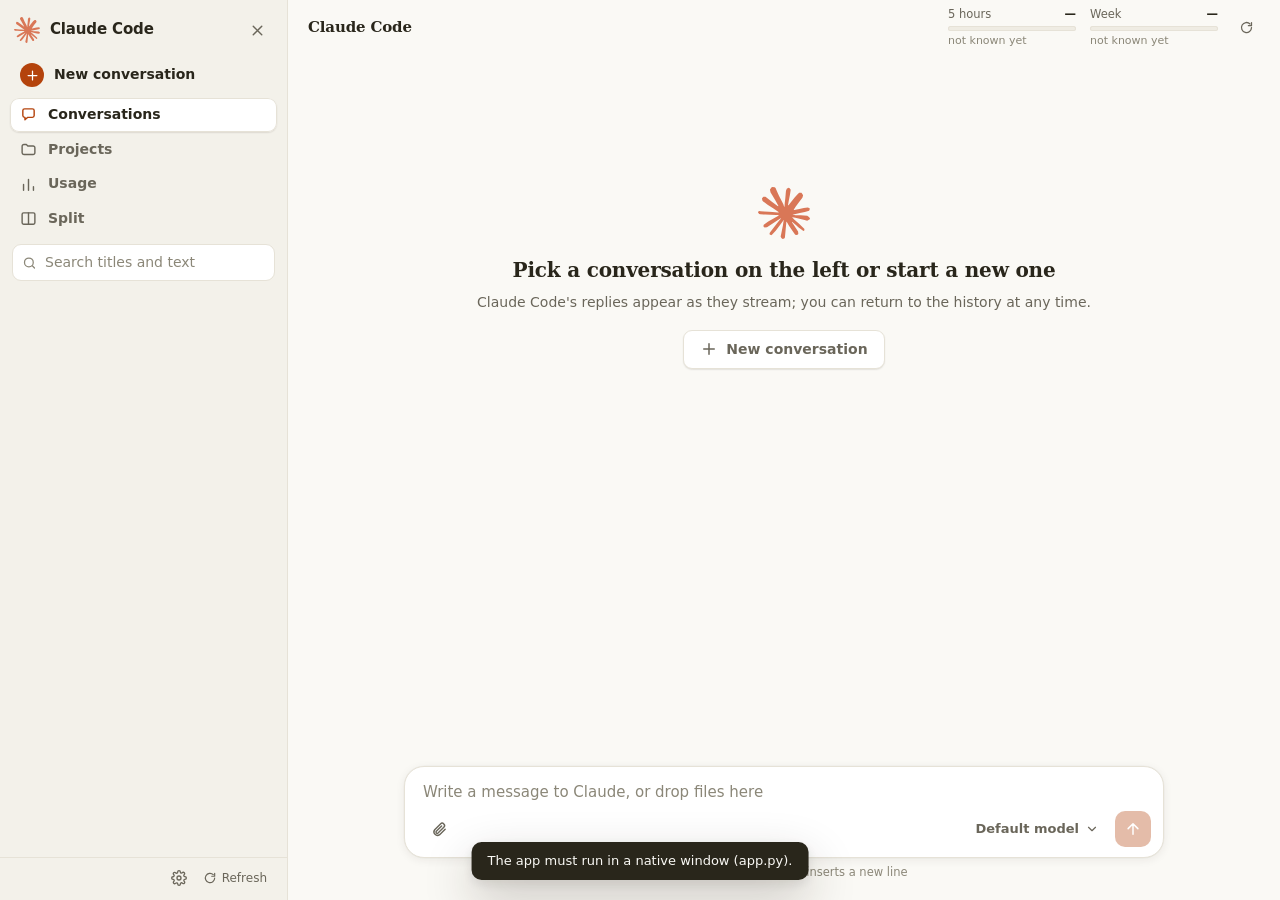
==== commit 3ab09de0: "Přepínač jazyka rozhraní (cs/en) v nastavení" ====
--- a/claude-gui/index.html
+++ b/claude-gui/index.html
@@ -766,6 +766,12 @@
 video.media-video { display: block; max-width: min(100%, 640px); max-height: 420px; border-radius: 12px; background: #000; }
 .tool.media-only > pre { display: none; }
 .tool .media { margin: 6px 8px 4px; }
+
+/* ---------- v16: nastavení a jazyk ---------- */
+.side-foot { align-items: center; }
+.side-foot .icon-btn { margin-left: auto; margin-right: 4px; width: 28px; height: 28px; }
+.side-foot .icon-btn .ic, .side-foot .icon-btn svg { width: 16px; height: 16px; }
+#dlgSettings .seg { margin: 4px 0 8px; }
 </style>
 </head>
 <body data-view="chat">
@@ -794,6 +800,7 @@
     </button>
     <div class="side-foot">
       <span id="countInfo"></span>
+      <button id="btnSettings" class="icon-btn" type="button" data-icon="gear" title="Nastavení" aria-label="Nastavení"></button>
       <button id="btnRefresh" class="link-btn" type="button" title="Znovu načíst seznam"></button>
     </div>
   </aside>
@@ -946,6 +953,22 @@
   </div>
 </div>
 
+<div id="dlgSettings" class="modal" hidden>
+  <div class="modal-card small" role="dialog" aria-modal="true" aria-labelledby="dlgSetTitle">
+    <div class="modal-head">
+      <h2 id="dlgSetTitle">Nastavení</h2>
+      <button id="dlgSetClose" class="icon-btn" data-icon="close" title="Zavřít" aria-label="Zavřít"></button>
+    </div>
+    <div class="field-label">Jazyk rozhraní</div>
+    <div id="langSeg" class="seg" role="tablist" aria-label="Jazyk rozhraní">
+      <button type="button" data-lang="auto">Automaticky</button>
+      <button type="button" data-lang="cs" translate="no">Čeština</button>
+      <button type="button" data-lang="en" translate="no">English</button>
+    </div>
+    <div class="field-hint">Automaticky = podle jazyka systému.</div>
+  </div>
+</div>
+
 <div id="menu" class="menu" role="menu" hidden></div>
 <div id="toast" class="toast" hidden></div>
 
@@ -1007,6 +1030,7 @@
   list: svg('<path d="M9 6h11M9 12h11M9 18h11"/><path d="M4.5 6l.01 0M4.5 12l.01 0M4.5 18l.01 0" stroke-width="3"/>'),
   bulb: svg('<path d="M9 18h6M10 21h4"/><path d="M12 3a6 6 0 0 0-4 10.5c.7.7 1 1.5 1 2.5h6c0-1 .3-1.8 1-2.5A6 6 0 0 0 12 3z"/>'),
   chevron: svg('<path d="M9 6l6 6-6 6"/>'),
+  gear: svg('<circle cx="12" cy="12" r="3"/><path d="M19.4 15a1.7 1.7 0 0 0 .3 1.8l.1.1a2 2 0 1 1-2.8 2.8l-.1-.1a1.7 1.7 0 0 0-1.8-.3 1.7 1.7 0 0 0-1 1.5V21a2 2 0 1 1-4 0v-.1a1.7 1.7 0 0 0-1.1-1.5 1.7 1.7 0 0 0-1.8.3l-.1.1a2 2 0 1 1-2.8-2.8l.1-.1a1.7 1.7 0 0 0 .3-1.8 1.7 1.7 0 0 0-1.5-1H3a2 2 0 1 1 0-4h.1a1.7 1.7 0 0 0 1.5-1.1 1.7 1.7 0 0 0-.3-1.8l-.1-.1a2 2 0 1 1 2.8-2.8l.1.1a1.7 1.7 0 0 0 1.8.3H9a1.7 1.7 0 0 0 1-1.5V3a2 2 0 1 1 4 0v.1a1.7 1.7 0 0 0 1 1.5 1.7 1.7 0 0 0 1.8-.3l.1-.1a2 2 0 1 1 2.8 2.8l-.1.1a1.7 1.7 0 0 0-.3 1.8V9a1.7 1.7 0 0 0 1.5 1H21a2 2 0 1 1 0 4h-.1a1.7 1.7 0 0 0-1.5 1z"/>'),
   refresh: svg('<path d="M20 12a8 8 0 1 1-2.4-5.7"/><path d="M20 4v5h-5"/>'),
   expand: svg('<path d="M14 4h6v6M10 20H4v-6M20 4l-7 7M4 20l7-7"/>'),
   play: svg('<circle cx="12" cy="12" r="9"/><path d="M10 8.5l6 3.5-6 3.5z" fill="currentColor" stroke="none"/>'),
@@ -1038,6 +1062,8 @@
     .replace(/"/g, "&quot;")
     .replace(/'/g, "&#39;");
 }
+
+const LOC = () => (document.documentElement.lang === "en" ? "en-GB" : "cs-CZ");
 
 function plural(n, one, few, many) {
   if (n === 1) return one;
@@ -1532,7 +1558,7 @@
   return t;
 }
 
-const fmtTick = (v) => Number(v.toPrecision(6)).toLocaleString("cs-CZ", { maximumFractionDigits: 6 });
+const fmtTick = (v) => Number(v.toPrecision(6)).toLocaleString(LOC(), { maximumFractionDigits: 6 });
 
 function buildChart(spec) {
   if (!spec || typeof spec !== "object" || Array.isArray(spec)) throw new Error("neplatná specifikace");
@@ -2108,8 +2134,9 @@
 
 function formatTime(ts, startToday) {
   const d = new Date(ts);
-  if (ts >= startToday) return d.toLocaleTimeString("cs-CZ", { hour: "2-digit", minute: "2-digit" });
+  if (ts >= startToday) return d.toLocaleTimeString(LOC(), { hour: "2-digit", minute: "2-digit" });
   const now = new Date();
+  if (document.documentElement.lang === "en") return d.toLocaleDateString("en-GB", d.getFullYear() === now.getFullYear() ? { day: "numeric", month: "short" } : { day: "numeric", month: "short", year: "numeric" });
   if (d.getFullYear() === now.getFullYear()) return d.getDate() + ". " + (d.getMonth() + 1) + ".";
   return d.getDate() + ". " + (d.getMonth() + 1) + ". " + d.getFullYear();
 }
@@ -2592,7 +2619,7 @@
 state.att = [];
 
 function fmtSize(n) {
-  return n < 1024 ? n + " B" : n < 1048576 ? Math.round(n / 1024) + " kB" : (n / 1048576).toFixed(1).replace(".", ",") + " MB";
+  return n < 1024 ? n + " B" : n < 1048576 ? Math.round(n / 1024) + " kB" : (n / 1048576).toLocaleString(LOC(), { minimumFractionDigits: 1, maximumFractionDigits: 1 }) + " MB";
 }
 
 function renderAtt() {
@@ -2837,10 +2864,10 @@
   live.note = (text, kind) => { live.newSeg(); live.group = null; box.appendChild(noteEl(text, kind)); live.scroll(); };
   live.meta = (ev) => {
     const parts = [];
-    if (typeof ev.duration_ms === "number") parts.push("Hotovo za " + (ev.duration_ms / 1000).toLocaleString("cs-CZ", { maximumFractionDigits: 1 }) + " s");
+    if (typeof ev.duration_ms === "number") parts.push("Hotovo za " + (ev.duration_ms / 1000).toLocaleString(LOC(), { maximumFractionDigits: 1 }) + " s");
     if (ev.usage && typeof ev.usage.output_tokens === "number") parts.push("výstup " + fmt(ev.usage.output_tokens) + " tok.");
     if (typeof ev.num_turns === "number") parts.push("počet kroků: " + ev.num_turns);
-    if (typeof ev.total_cost_usd === "number") parts.push("cena " + ev.total_cost_usd.toLocaleString("cs-CZ", { maximumFractionDigits: 4 }) + " USD");
+    if (typeof ev.total_cost_usd === "number") parts.push("cena " + ev.total_cost_usd.toLocaleString(LOC(), { maximumFractionDigits: 4 }) + " USD");
     if (!parts.length) return;
     const d = document.createElement("div");
     d.className = "run-meta";
@@ -3159,11 +3186,11 @@
 function fmt(n) {
   n = Math.round(n || 0);
   if (n < 1000) return String(n);
-  if (n < 1e6) return (n / 1000).toLocaleString("cs-CZ", { maximumFractionDigits: n < 1e4 ? 1 : 0 }) + " tis.";
-  if (n < 1e9) return (n / 1e6).toLocaleString("cs-CZ", { maximumFractionDigits: 2 }) + " mil.";
-  return (n / 1e9).toLocaleString("cs-CZ", { maximumFractionDigits: 2 }) + " mld.";
-}
-const fmtFull = (n) => Math.round(n || 0).toLocaleString("cs-CZ");
+  if (n < 1e6) return (n / 1000).toLocaleString(LOC(), { maximumFractionDigits: n < 1e4 ? 1 : 0 }) + " tis.";
+  if (n < 1e9) return (n / 1e6).toLocaleString(LOC(), { maximumFractionDigits: 2 }) + " mil.";
+  return (n / 1e9).toLocaleString(LOC(), { maximumFractionDigits: 2 }) + " mld.";
+}
+const fmtFull = (n) => Math.round(n || 0).toLocaleString(LOC());
 const shortModel = (m) => String(m || "neznámý").replace(/^claude-/, "");
 
 let paneHtml = null;
@@ -3267,10 +3294,10 @@
   const pct = expired ? 0 : Math.min(100, Math.round((w.utilization || 0) * 100));
   const at = new Date(w.resetsAt * 1000);
   const abs = weekly
-    ? at.toLocaleString("cs-CZ", { weekday: "short", hour: "2-digit", minute: "2-digit" })
-    : at.toLocaleTimeString("cs-CZ", { hour: "2-digit", minute: "2-digit" });
-  const full = at.toLocaleString("cs-CZ", { weekday: "long", day: "numeric", month: "numeric", hour: "2-digit", minute: "2-digit" });
-  const asOf = ts ? new Date(ts * 1000).toLocaleTimeString("cs-CZ", { hour: "2-digit", minute: "2-digit" }) : "";
+    ? at.toLocaleString(LOC(), { weekday: "short", hour: "2-digit", minute: "2-digit" })
+    : at.toLocaleTimeString(LOC(), { hour: "2-digit", minute: "2-digit" });
+  const full = at.toLocaleString(LOC(), { weekday: "long", day: "numeric", month: "numeric", hour: "2-digit", minute: "2-digit" });
+  const asOf = ts ? new Date(ts * 1000).toLocaleTimeString(LOC(), { hour: "2-digit", minute: "2-digit" }) : "";
   const title = "Využito " + pct + " % " + longName + ". " + (expired ? "Okno se už obnovilo." : "Reset " + full + ".") + (asOf ? " Stav z " + asOf + "." : "");
   const cls = pct >= 90 ? " full" : pct >= 75 ? " high" : "";
   return '<div class="lim' + cls + '" title="' + escapeHtml(title) + '"><div class="lim-top"><span>' + name + '</span><span class="lim-pct">' + pct + ' %</span></div>' +
@@ -3347,14 +3374,14 @@
 function bucketLabel(t, unit) {
   const d = new Date(t * 1000);
   if (unit === "day") return d.getDate() + ". " + (d.getMonth() + 1) + ".";
-  return d.toLocaleTimeString("cs-CZ", { hour: "2-digit", minute: "2-digit" });
+  return d.toLocaleTimeString(LOC(), { hour: "2-digit", minute: "2-digit" });
 }
 
 function bucketTitle(t, unit, end) {
   const d = new Date(t * 1000);
-  if (unit === "day") return d.toLocaleDateString("cs-CZ", { weekday: "short", day: "numeric", month: "numeric" });
+  if (unit === "day") return d.toLocaleDateString(LOC(), { weekday: "short", day: "numeric", month: "numeric" });
   const to = new Date((end || t + 3600) * 1000);
-  const hm = (x) => x.toLocaleTimeString("cs-CZ", { hour: "2-digit", minute: "2-digit" });
+  const hm = (x) => x.toLocaleTimeString(LOC(), { hour: "2-digit", minute: "2-digit" });
   return hm(d) + " až " + hm(to);
 }
 
@@ -3761,5 +3788,279 @@
   }, 1500);
 }
 </script>
+<script nonce="__CSP_NONCE__">
+"use strict";
+/* ======================= Jazyk rozhraní (cs / en) =======================
+   Zdrojové texty jsou česky. V angličtině se překládají za běhu: přesná shoda celého textu
+   nebo (mimo obsah zpráv) shoda frází podle slovníku. Obsah konverzací se nikdy nepřekládá. */
+(() => {
+  const EN = {
+    "Skrýt panel": "Hide panel", "Zobrazení": "View", "Využití": "Usage", "Konverzace": "Conversations", "Projekty": "Projects",
+    "Více konverzací vedle sebe (Ctrl+\\)": "Several conversations side by side (Ctrl+\\)", "Rozdělit": "Split",
+    "Hledat v názvech i textu": "Search titles and text", "Hledat v konverzacích": "Search conversations", "Hledat (Ctrl+K)": "Search (Ctrl+K)",
+    "Otevřít přehled využití": "Open usage overview", "Načítám…": "Loading…", "Znovu načíst seznam": "Reload list",
+    "Zobrazit konverzace": "Show conversations",
+    "Vyčistit kontext (nová konverzace ve stejné složce, stará zůstane v seznamu)": "Clear context (new conversation in the same folder, the old one stays in the list)",
+    "Vyčistit kontext": "Clear context",
+    "Zapnutý režim bypassPermissions: Claude spouští libovolné příkazy a mění či maže soubory bez jakéhokoli potvrzení. Používejte ho jen v izolovaném prostředí, kde vám nevadí ztráta dat.":
+      "bypassPermissions mode is on: Claude runs any command and changes or deletes files without any confirmation. Use it only in an isolated environment where data loss does not matter.",
+    "Claude pracuje": "Claude is working", "Na konec konverzace": "To the end of the conversation",
+    "Napište zprávu pro Claude, nebo sem přetáhněte soubory": "Write a message to Claude, or drop files here",
+    "Zpráva": "Message", "Přiložit soubory nebo obrázky": "Attach files or images", "Přiložit soubory": "Attach files",
+    "Výchozí": "Default", "podle nastavení Claude Code": "per Claude Code settings",
+    "Nejschopnější, na složité úkoly": "Most capable, for complex tasks", "Vyvážený, na každodenní práci": "Balanced, for everyday work",
+    "Nejrychlejší a nejlevnější": "Fastest and cheapest", "Úroveň přemýšlení": "Thinking level",
+    "Nízká": "Low", "Střední": "Medium", "Vysoká": "High", "Velmi vysoká": "Very high", "Pokročilé": "Advanced",
+    "Co smí Claude dělat": "What Claude may do", "Jen číst a plánovat": "Read and plan only", "Číst a upravovat soubory": "Read and edit files",
+    "doporučeno": "recommended", "Automaticky": "Automatic", "rozhoduje klasifikátor": "decided by a classifier",
+    "Zamítat vše riskantní": "Deny anything risky", "Vše bez ptaní": "Allow everything without asking",
+    "nebezpečné, bez jakékoli kontroly": "dangerous, no checks at all", "Rozšíření (MCP servery a skilly)": "Extensions (MCP servers and skills)",
+    "Načíst jednou, pak úsporně": "Load once, then economically", "Nikdy": "Never", "nejméně tokenů": "fewest tokens", "Vždy": "Always",
+    "nejvíc tokenů": "most tokens", "Donačíst při další zprávě": "Reload on next message", "Odeslat": "Send",
+    "Enter odešle, Shift+Enter vloží nový řádek": "Enter sends, Shift+Enter inserts a new line",
+    "Období": "Period", "5 hodin": "5 hours", "Dnes": "Today", "7 dní": "7 days", "30 dní": "30 days", "Přepočítat": "Recalculate",
+    "Nová konverzace": "New conversation", "Zavřít": "Close", "Pracovní složka": "Working folder",
+    "Claude poběží v této složce. Vyberte některou z dříve použitých, nebo zadejte cestu (funguje i ~).":
+      "Claude will run in this folder. Pick one you used before or type a path (~ works too).",
+    "Zrušit": "Cancel", "Začít konverzaci": "Start conversation", "Rozdělené zobrazení": "Split view",
+    "Více konverzací vedle sebe": "Several conversations side by side", "Zpět na jednu konverzaci": "Back to one conversation",
+    "Zavřít (Esc)": "Close (Esc)", "Pustit pro přiložení": "Drop to attach", "obrázky, dokumenty, kód, cokoli": "images, documents, code, anything",
+    "Uložit": "Save", "Nastavení": "Settings", "Jazyk rozhraní": "Interface language",
+    "Automaticky = podle jazyka systému.": "Automatic follows the system language.",
+    "Aplikace musí běžet v nativním okně (app.py).": "The app must run in a native window (app.py).",
+    "úkolů:": "tasks:", "Obrázek SVG": "SVG image", "Graf": "Chart", "Zobrazit kód": "Show code", "Skrýt kód": "Hide code",
+    "Kopírovat": "Copy", "Vykresluji…": "Rendering…", "Náhled": "Preview", "kód": "code",
+    "Kopírovat tabulku (vložitelné do Excelu a Tabulek)": "Copy table (pastes into Excel and Sheets)",
+    "(kliknutím zvětšit)": "(click to enlarge)", "Zvětšit obrázek": "Enlarge image", "(soubor už není k dispozici)": "(file is no longer available)",
+    "obrázek": "image", "obrázky": "images", "obrázků": "images", "Upravit a poslat znovu": "Edit and resend",
+    "Kopírovat odpověď": "Copy response", "Počkejte, až Claude dokončí práci.": "Wait until Claude finishes.",
+    "Není co kopírovat.": "Nothing to copy.", "Zkopírováno": "Copied", "Uvažování": "Reasoning",
+    "neplatná specifikace": "invalid specification", "chybí data (series[].y)": "missing data (series[].y)",
+    "Knihovna vzorců se nenačetla.": "The formula library failed to load.", "kliknutím přehrát": "click to play",
+    "Soubor se nepodařilo načíst:": "Could not load the file:", "Knihovna diagramů se nenačetla.": "The diagram library failed to load.",
+    "Diagram nejde vykreslit (": "Cannot render the diagram (", "), zobrazuji kód.": "), showing the code.",
+    "Tabulka je zkopírovaná, jde vložit do Excelu nebo Tabulek.": "Table copied, you can paste it into Excel or Sheets.",
+    "Náhled HTML": "HTML preview", "Skrýt náhled": "Hide preview", "Celý obsah souboru": "Entire file contents", "Úprava": "Edit",
+    "… dalších": "… more", "řádků není zobrazeno": "lines not shown", "nástroj": "tool", "Probíhá…": "In progress…",
+    "Výstup není k dispozici.": "Output not available.", "Bez výstupu.": "No output.", "(složka neexistuje)": "(folder does not exist)",
+    "Pracovní složka není známá": "Working folder unknown",
+    "Vyberte konverzaci vlevo nebo začněte novou": "Pick a conversation on the left or start a new one",
+    "Odpovědi Claude Code se zobrazují průběžně, k historii se můžete kdykoli vrátit.": "Claude Code's replies appear as they stream; you can return to the history at any time.",
+    "Claude poběží ve složce": "Claude will run in the folder", "Napište první zprávu.": "Write your first message.",
+    "Projdi projekt a shrň, jak je postavený": "Go through the project and summarize how it is built",
+    "Najdi a oprav chyby v tomto kódu": "Find and fix bugs in this code", "Napiš testy pro hlavní funkce": "Write tests for the main functions",
+    "Vysvětli mi, co dělá tento soubor": "Explain what this file does", "Navrhni, co by se dalo zlepšit": "Suggest what could be improved",
+    "konverzací": "conversations", "konverzace": "conversations", "Seznam konverzací se nenačetl:": "Could not load the conversation list:",
+    "Včera": "Yesterday", "Tento týden": "This week", "Starší": "Older", "Další akce": "More actions", "Nic nenalezeno.": "Nothing found.",
+    "Zatím tu nejsou žádné konverzace.": "No conversations here yet.", "Projekty (podle pracovní složky)": "Projects (by working folder)",
+    "Nová konverzace v tomto projektu": "New conversation in this project", "Připnuté": "Pinned", "Složky": "Folders",
+    "Nová složka": "New folder", "Akce složky": "Folder actions", "Prázdná složka": "Empty folder",
+    "Složky se nepodařilo uložit:": "Could not save folders:", "Vytvořit": "Create", "Připnout": "Pin", "Odepnout": "Unpin",
+    "Otevřít vedle sebe": "Open side by side", "Přesunout do složky": "Move to folder", "Nová složka…": "New folder…",
+    "Odebrat ze složky": "Remove from folder", "Přejmenovat": "Rename", "Přejmenovat složku": "Rename folder", "Smazat složku": "Delete folder",
+    "Složka je smazaná, konverzace zůstaly v seznamu.": "Folder deleted, its conversations stayed in the list.",
+    "Prohledávám text konverzací": "Searching conversation text", "Text obsahuje": "Text matches", "Fulltext selhal:": "Full-text search failed:",
+    "Načítám přepis…": "Loading transcript…", "Přepis se nenačetl:": "Could not load the transcript:",
+    "Přepis je zkrácený: zobrazuji posledních": "Transcript is truncated: showing the last", "položek.": "items.",
+    "Konverzace neobsahuje žádné zobrazitelné zprávy.": "The conversation has no displayable messages.",
+    "Načítám složky…": "Loading folders…", "Zatím žádné použité složky. Zadejte cestu ručně.": "No folders used yet. Enter a path manually.",
+    "Složky se nenačetly:": "Could not load folders:", "Zadejte pracovní složku.": "Enter a working folder.",
+    "Tahle složka neexistuje.": "This folder does not exist.", "Zvětšit": "Enlarge", "nahrávám…": "uploading…",
+    "Odebrat přílohu": "Remove attachment", "Soubor nejde přečíst.": "The file cannot be read.",
+    ": soubor je větší než 40 MB.": ": file is larger than 40 MB.", "Nejvýše 20 příloh najednou.": "At most 20 attachments at once.",
+    "Přílohu se nepodařilo nahrát:": "Could not upload the attachment:", "Nejdřív otevřete nebo založte konverzaci.": "Open or start a conversation first.",
+    "Pusťte soubory do konkrétního panelu.": "Drop files into a specific pane.", "Zařadit do fronty": "Add to queue",
+    "Hotovo za": "Done in", "výstup": "output", "počet kroků:": "steps:", "Claude píše": "Claude is writing",
+    "Claude přemýšlí": "Claude is thinking", "Claude používá nástroj": "Claude is using a tool",
+    "Claude skončil s kódem": "Claude exited with code", "Claude vrátil chybu (": "Claude returned an error (", "neznámá": "unknown",
+    "Tyto akce potřebovaly oprávnění a byly zamítnuty:": "These actions needed permission and were denied:",
+    "V neinteraktivním běhu se nelze zeptat, zvolte jiný režim oprávnění.": "A non-interactive run cannot ask; choose another permission mode.",
+    "Ve frontě": "Queued", "příloha": "attachment", "přílohy": "attachments", "příloh": "attachments", "Odebrat z fronty": "Remove from queue",
+    "Konverzace nemá známou pracovní složku.": "The conversation has no known working folder.", "Nedokončeno.": "Unfinished.",
+    "posledních 5 hodin": "the last 5 hours", "posledních 7 dní": "the last 7 days", "posledních 30 dní": "the last 30 days", "neznámý": "unknown",
+    "Panely se nepodařilo vytvořit:": "Could not create panes:", "Všechny panely právě pracují.": "All panes are busy.",
+    "právě se obnovuje": "resetting now", "zatím neznámé": "not known yet", "Okno se už obnovilo.": "The window has already reset.",
+    "Stav z": "As of", "obnoveno": "reset", "reset za": "resets in", "Reset": "Resets", "Týden": "Week",
+    "Zjistit aktuální stav limitů": "Check current limit status", "Výchozí model": "Default model",
+    "nízká": "low", "střední": "medium", "vysoká": "high", "velmi vysoká": "very high",
+    "Nové vstupy": "New inputs", "vstup + zápis do cache": "input + cache write", "Výstup": "Output",
+    "text, kód, uvažování": "text, code, reasoning", "Čtení z cache": "Cache reads", "levné opakované vstupy": "cheap repeated inputs",
+    "Odpovědí": "Replies", "v průměru": "on average", "nových tokenů": "new tokens", "žádná aktivita": "no activity",
+    "V tomto období zatím nic není.": "Nothing in this period yet.", "odp.": "replies", "Průběh,": "Trend,", "Podle modelů": "By model",
+    "nových": "new", "výstup,": "output,", "Nejnáročnější konverzace": "Most demanding conversations", "bez složky": "no folder",
+    "Počítáno z přepisů v ~/.claude/projects, tedy jen konverzace z tohoto počítače. Nové vstupy jsou vstup plus zápis do cache. Čtení z cache je levné a velké, proto je mimo graf. Limity předplatného odtud zjistit nejdou, protože se nezapisují do přepisů.":
+      "Calculated from the transcripts in ~/.claude/projects, so only conversations from this computer. New inputs are input plus cache write. Cache reads are cheap and large, so they are left out of the chart. Subscription limits cannot be determined from here because they are not written to the transcripts.",
+    "tokenů za": "tokens for", "Najeďte na sloupec pro detail.": "Hover over a bar for details.",
+    "Využití se nenačetlo:": "Could not load usage:", "Nedostupné": "Unavailable", "Kontext poslední odpovědi:": "Context of the last reply:",
+    "tokenů, asi": "tokens, about", "(odhad okna)": "(window estimate)",
+    "MCP a skilly se donačtou při další zprávě.": "MCP and skills will reload on the next message.",
+    "Kontext je čistý, stará konverzace zůstala v seznamu.": "Context is clear, the old conversation stayed in the list.",
+    "Nová konverzace (Ctrl+Shift+O)": "New conversation (Ctrl+Shift+O)", "Zastavit": "Stop", "Zastaveno.": "Stopped.",
+    "Zastavuji": "Stopping", "Zastaveno": "Stopped", "Chyba": "Error", "Chyba:": "Error:", "cena": "cost", "dnes": "today",
+    "tis.": "k", "mil.": "M", "mld.": "B", "Panel": "Pane", "Celkem": "Total", "Kontext": "Context", "Obnovit": "Refresh",
+    /* chyby z jádra aplikace */
+    "Neplatné run_id.": "Invalid run_id.", "Neznámý endpoint.": "Unknown endpoint.", "Neplatné session-id.": "Invalid session id.",
+    "Knihovna vzorců není nainstalovaná.": "The formula library is not installed.", "Neznámá knihovna.": "Unknown library.",
+    "Knihovna není nainstalovaná.": "The library is not installed.", "Neplatná příloha.": "Invalid attachment.",
+    "Příloha je poškozená.": "The attachment is corrupted.", "Soubor je větší než 40 MB.": "The file is larger than 40 MB.",
+    "Složky nejde přiložit:": "Folders cannot be attached:", "Neplatná cesta.": "Invalid path.", "Nepodporovaný typ souboru.": "Unsupported file type.",
+    "Soubor je příliš velký pro zobrazení v konverzaci.": "The file is too large to display in the conversation.",
+    "Soubor už neexistuje.": "The file no longer exists.", "Není obrázek.": "Not an image.",
+    "Obrázek je příliš velký pro náhled.": "The image is too large for a preview.", "Neplatné přílohy.": "Invalid attachments.",
+    "Příloha už neexistuje:": "The attachment no longer exists:", "Prázdná zpráva.": "Empty message.", "Chybí pracovní složka.": "Missing working folder.",
+    "Pracovní složka neexistuje:": "Working folder does not exist:", "Neplatný režim oprávnění.": "Invalid permission mode.",
+    "Neplatný název modelu.": "Invalid model name.", "Obrázek je i po zmenšení větší než 5 MB:": "The image is still larger than 5 MB after downscaling:",
+    "Neplatná úroveň přemýšlení.": "Invalid thinking level.", "Nepodařilo se spustit": "Could not start",
+    "Limity se nepodařilo zjistit:": "Could not determine limits:", "Ve schránce není obrázek.": "There is no image in the clipboard."
+  };
+
+  const RULES = [
+    [/Využito (\d+) % (5hodinového|týdenního) limitu\./g, (m, p, w) => p + " % of the " + (w[0] === "5" ? "5-hour" : "weekly") + " limit used."],
+    [/(^|[^\d])1 konverzace/g, (m, pre) => pre + "1 conversation"]
+  ];
+
+  const isWord = (c) => /[\p{L}\p{N}]/u.test(c);
+  const esc = (s) => s.replace(/[.*+?^${}()|[\]\\]/g, "\\$&");
+  const BIG = new RegExp(Object.keys(EN).sort((a, b) => b.length - a.length).map((k) =>
+    (isWord(k[0]) ? "(?<![\\p{L}\\p{N}])" : "") + esc(k) + (isWord(k[k.length - 1]) ? "(?![\\p{L}\\p{N}])" : "")).join("|"), "gu");
+
+  function tr(s, exactOnly) {
+    const t = s.trim();
+    if (!t) return s;
+    const lead = s.slice(0, s.indexOf(t)), trail = s.slice(lead.length + t.length);
+    let out = Object.prototype.hasOwnProperty.call(EN, t) ? EN[t] : undefined;
+    if (out === undefined) {
+      if (exactOnly) return s;
+      out = t;
+      for (const [re, f] of RULES) out = out.replace(re, f);
+      out = out.replace(BIG, (m) => EN[m]);
+    }
+    return lead + out + trail;
+  }
+
+  const KEY = "cg-lang";
+  const ATTRS = ["title", "placeholder", "aria-label", "alt"];
+  const SKIP = ".bubble, textarea, input, .item-title, .att-t, #title, .cwd-item, .lb-cap, svg text, script, style";
+  const EXACT = "pre, code, .md, .thinking, .diagram-view";
+  const FULLOK = ".dg-err, .media-play, .msg-actions, .tbl-copy, .code-head";
+  const UIQ = ".code-head, .copy-btn, .tbl-copy, .dg-wait, .dg-err, .dg-toggle, .pv-btn, .media-play, .dg-note";
+  const tRec = new WeakMap(), aRec = new WeakMap();
+  let lang = "cs", touched = false, ready = false;
+
+  function modeOf(el) {
+    if (el.closest(SKIP)) return 0;
+    if (el.closest(FULLOK)) return 2;
+    return el.closest(EXACT) ? 1 : 2;
+  }
+
+  function doText(n) {
+    const p = n.parentElement;
+    if (!p) return;
+    const r = tRec.get(n), cur = n.nodeValue;
+    const src = r && cur === r.out ? r.src : cur;
+    let out = src;
+    if (lang === "en") { const m = modeOf(p); if (m) out = tr(src, m === 1); }
+    if (out !== cur) { tRec.set(n, { src, out }); n.nodeValue = out; } else if (r && cur !== r.out) tRec.delete(n);
+  }
+
+  function doAttrs(el) {
+    let rec = aRec.get(el);
+    for (const a of ATTRS) {
+      const cur = el.getAttribute(a);
+      if (cur === null) continue;
+      const r = rec && rec[a];
+      const src = r && cur === r.out ? r.src : cur;
+      const out = lang === "en" ? tr(src, false) : src;
+      if (out !== cur) { if (!rec) { rec = {}; aRec.set(el, rec); } rec[a] = { src, out }; el.setAttribute(a, out); }
+      else if (r && cur !== r.out) delete rec[a];
+    }
+  }
+
+  function walkAll(root) {
+    if (root.nodeType === 3) { doText(root); return; }
+    if (root.nodeType !== 1 && root.nodeType !== 9) return;
+    const tw = document.createTreeWalker(root, NodeFilter.SHOW_TEXT);
+    for (let n = tw.nextNode(); n; n = tw.nextNode()) doText(n);
+    const base = root.nodeType === 9 ? root.documentElement : root;
+    if (base.matches && base.matches("[title],[placeholder],[aria-label],[alt]")) doAttrs(base);
+    for (const el of base.querySelectorAll("[title],[placeholder],[aria-label],[alt]")) doAttrs(el);
+  }
+
+  function walk(root) {
+    if (root.nodeType === 1 && root.closest(".md")) {
+      // obsah odpovědi: překládají se jen ovládací prvky vykreslovačů (kopírovat, náhled, diagram)
+      const hit = new Set(root.querySelectorAll(UIQ));
+      if (root.matches(UIQ)) hit.add(root);
+      for (const el of hit) walkAll(el);
+      return;
+    }
+    walkAll(root);
+  }
+
+  const mo = new MutationObserver((recs) => {
+    if (lang === "cs" && !touched) return;
+    const texts = new Set(), attrs = new Set(), adds = new Set();
+    for (const r of recs) {
+      if (r.type === "characterData") texts.add(r.target);
+      else if (r.type === "attributes") attrs.add(r.target);
+      else for (const n of r.addedNodes) adds.add(n);
+    }
+    for (const n of adds) if (n.isConnected) walk(n);
+    for (const n of texts) if (n.isConnected) doText(n);
+    for (const el of attrs) if (el.isConnected) doAttrs(el);
+    mo.takeRecords();
+  });
+
+  const pref = () => { try { return localStorage.getItem(KEY) || "auto"; } catch (e) { return "auto"; } };
+  const resolve = (p) => p === "cs" || p === "en" ? p : ((navigator.language || "cs").toLowerCase().startsWith("cs") ? "cs" : "en");
+
+  function paintSeg(p) {
+    for (const b of document.querySelectorAll("#langSeg button")) {
+      const on = b.dataset.lang === p;
+      b.classList.toggle("active", on);
+      b.setAttribute("aria-selected", String(on));
+    }
+  }
+
+  function apply(p) {
+    const before = lang;
+    lang = resolve(p);
+    document.documentElement.lang = lang;
+    if (lang === "en") touched = true;
+    if (lang === "en" || touched) walkAll(document);
+    mo.takeRecords();
+    paintSeg(p);
+    // texty skládané skriptem (data, čísla, relativní časy) se přegenerují ve zvoleném jazyce
+    if (ready && before !== lang) try { renderList(); renderLimits(); updateHeader(); if (document.body.dataset.view === "usage" && state.usage) renderUsage(state.usage); } catch (e) { /* UI ještě není připravené */ }
+    for (const f of document.querySelectorAll("#gridPanes iframe")) { try { f.contentWindow.__setLang(p); } catch (e) { /* panel ještě nenačtený */ } }
+  }
+
+  function setPref(p) {
+    try { localStorage.setItem(KEY, p); } catch (e) { /* bez úložiště jen pro tuto relaci */ }
+    apply(p);
+  }
+  window.__setLang = (p) => apply(p);
+  window.addEventListener("storage", (e) => { if (e.key === KEY) apply(pref()); });
+
+  function wire() {
+    const dlg = document.getElementById("dlgSettings");
+    const open = () => { paintSeg(pref()); dlg.hidden = false; };
+    const close = () => { dlg.hidden = true; };
+    document.getElementById("btnSettings").addEventListener("click", open);
+    document.getElementById("dlgSetClose").addEventListener("click", close);
+    dlg.addEventListener("mousedown", (e) => { if (e.target === dlg) close(); });
+    document.addEventListener("keydown", (e) => { if (e.key === "Escape" && !dlg.hidden) { e.preventDefault(); close(); } });
+    document.getElementById("langSeg").addEventListener("click", (e) => {
+      const b = e.target.closest("button[data-lang]");
+      if (b) setPref(b.dataset.lang);
+    });
+  }
+
+  wire();
+  mo.observe(document.documentElement, { childList: true, subtree: true, characterData: true, attributes: true, attributeFilter: ATTRS });
+  apply(pref());
+  ready = true;
+})();
+</script>
 </body>
 </html>
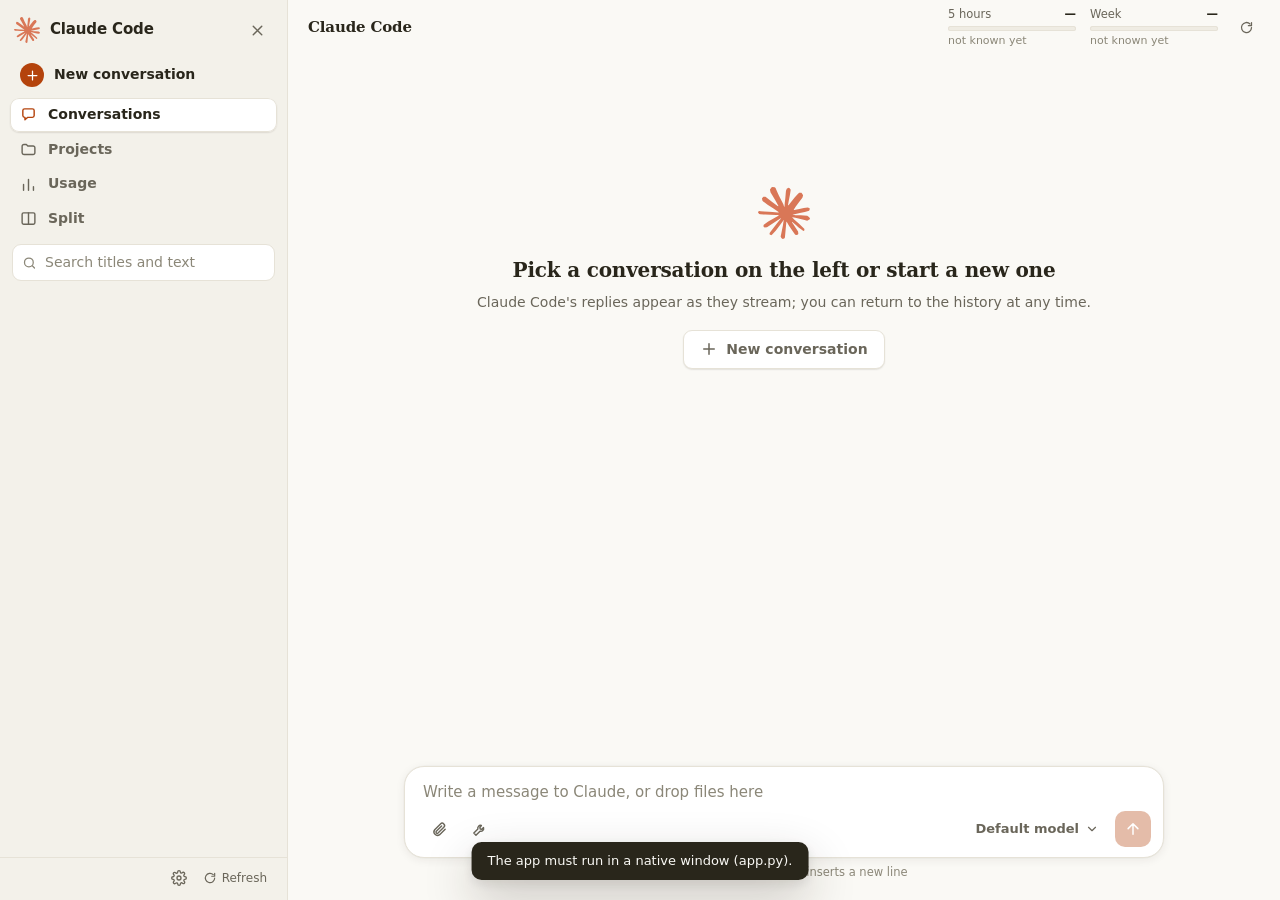
==== commit b1de468c: "Sjednocení: Codex/OpenCode, kontrolní body, větvení, export, KB, prompty, náhled Co-Authored-By: Cla" ====
--- a/claude-gui/index.html
+++ b/claude-gui/index.html
@@ -579,6 +579,9 @@
 
 /* ---------- v4: akce u zpráv, nápovědy, posun dolů, připnutí ---------- */
 .msg { position: relative; }
+.prov-label { font-size: 11.5px; font-weight: 650; color: var(--accent); margin: 0 0 3px; letter-spacing: .02em; }
+.switch-row { display: flex; gap: 8px; flex-wrap: wrap; margin: 4px 0 14px; }
+.opt[disabled] { opacity: .45; cursor: not-allowed; }
 .msg-actions { position: absolute; bottom: -24px; display: flex; gap: 2px; opacity: 0; transition: opacity .12s var(--ease); }
 .msg.user .msg-actions { right: 0; }
 .msg.assistant .msg-actions { left: 0; }
@@ -772,6 +775,14 @@
 .side-foot .icon-btn { margin-left: auto; margin-right: 4px; width: 28px; height: 28px; }
 .side-foot .icon-btn .ic, .side-foot .icon-btn svg { width: 16px; height: 16px; }
 #dlgSettings .seg { margin: 4px 0 8px; }
+
+.tools-wrap{position:relative;margin-right:auto}
+.composer-bar .attach{margin-right:0}
+.tools-wrap .pop{left:0;right:auto;bottom:calc(100% + 8px);min-width:260px}
+#dlgTools .modal-card{max-width:640px;width:calc(100vw - 32px)}
+#toolsBody{max-height:60vh;overflow:auto;display:flex;flex-direction:column;gap:8px}
+#toolsBody textarea{width:100%;min-height:160px;font:inherit;background:var(--hover);color:var(--text);border:1px solid var(--border,#444);border-radius:8px;padding:8px}
+#toolsBody .cwd-item{display:flex;gap:8px;align-items:center;justify-content:space-between}
 </style>
 </head>
 <body data-view="chat">
@@ -836,9 +847,29 @@
         <div class="composer-bar">
           <button id="btnAttach" class="icon-btn attach" type="button" title="Přiložit soubory nebo obrázky" aria-label="Přiložit soubory" data-icon="clip"></button>
           <input id="fileIn" type="file" multiple hidden>
+          <div class="tools-wrap">
+            <button id="btnTools" class="icon-btn attach" type="button" title="Nástroje" aria-label="Nástroje" aria-haspopup="true" data-icon="tools"></button>
+            <div id="toolsPop" class="pop" hidden>
+              <div class="pop-sec">
+                <button class="opt" type="button" data-tool="prompts"><span class="opt-name">Knihovna promptů</span><small>Uložené šablony zpráv</small></button>
+                <button class="opt" type="button" data-tool="kb"><span class="opt-name">Znalostní báze</span><small>Trvalé instrukce pro nové konverzace</small></button>
+                <button class="opt" type="button" data-tool="review"><span class="opt-name">Recenze druhým modelem</span><small>Posoudí poslední odpověď jiný poskytovatel</small></button>
+                <button class="opt" type="button" data-tool="compact"><span class="opt-name">Zkomprimovat kontext</span><small>Pošle /compact</small></button>
+                <button class="opt" type="button" data-tool="export"><span class="opt-name">Exportovat konverzaci</span><small>Markdown, HTML nebo PDF</small></button>
+                <button class="opt" type="button" data-tool="preview"><span class="opt-name">Náhled webu / aplikace</span><small>Otevře URL nebo soubor</small></button>
+                <button class="opt" type="button" data-tool="checkpoints"><span class="opt-name">Kontrolní body</span><small>Vrátit změny před během</small></button>
+              </div>
+            </div>
+          </div>
           <div class="pick-wrap">
             <button id="btnPick" class="pick" type="button" aria-haspopup="true" aria-expanded="false"><span id="pickLabel">Model</span><span data-icon="chevdown"></span></button>
             <div id="pop" class="pop" hidden>
+              <div class="pop-sec">
+                <div class="pop-title">Poskytovatel</div>
+                <button class="opt" type="button" data-set="provider" data-v="claude"><span class="opt-name">Claude</span><small>Claude Code CLI</small></button>
+                <button class="opt" type="button" data-set="provider" data-v="codex"><span class="opt-name">Codex</span><small>OpenAI Codex CLI, konverzace zůstává společná</small></button>
+                <button class="opt" type="button" data-set="provider" data-v="opencode"><span class="opt-name">OpenCode</span><small>OpenCode CLI, konverzace zůstává společná</small></button>
+              </div>
               <div class="pop-sec">
                 <div class="pop-title">Model</div>
                 <button class="opt" type="button" data-set="model" data-v=""><span class="opt-name">Výchozí</span><small>podle nastavení Claude Code</small></button>
@@ -877,6 +908,7 @@
         </div>
       </div>
       <div hidden>
+        <select id="provider"><option value="claude"></option><option value="codex"></option><option value="opencode"></option></select>
         <select id="mode"><option value="default"></option><option value="acceptEdits"></option><option value="auto"></option><option value="plan"></option><option value="bypassPermissions"></option></select>
         <select id="model"><option value=""></option><option value="opus"></option><option value="sonnet"></option><option value="haiku"></option></select>
         <select id="env"><option value="auto"></option><option value="lean"></option><option value="full"></option></select>
@@ -939,6 +971,12 @@
 
 <div id="dropOv" class="drop-ov" hidden><div class="drop-box"><span data-icon="clip"></span><b>Pustit pro přiložení</b><small>obrázky, dokumenty, kód, cokoli</small></div></div>
 
+<div id="dlgTools" class="modal" hidden>
+<div class="modal-card" role="dialog" aria-modal="true" aria-labelledby="toolsTitle">
+<div class="modal-head"><h2 id="toolsTitle"></h2><button id="toolsClose" class="icon-btn" data-icon="close" title="Zavřít" aria-label="Zavřít"></button></div>
+<div id="toolsBody"></div>
+<div id="toolsFoot" class="modal-foot"></div>
+</div></div>
 <div id="dlgText" class="modal" hidden>
   <div class="modal-card small" role="dialog" aria-modal="true" aria-labelledby="dlgTextTitle">
     <div class="modal-head">
@@ -1001,6 +1039,9 @@
   `<svg class="ic" viewBox="0 0 24 24" fill="none" stroke="currentColor" stroke-width="2" stroke-linecap="round" stroke-linejoin="round" aria-hidden="true" ${extra}>${body}</svg>`;
 
 const ICONS = {
+  tools: svg('<path d="M14.7 6.3a4 4 0 0 0-5 5L4 17l3 3 5.7-5.7a4 4 0 0 0 5-5l-2.5 2.5-2.2-.5-.5-2.2z"/>'),
+  branch: svg('<circle cx="6" cy="5" r="2"/><circle cx="6" cy="19" r="2"/><circle cx="18" cy="9" r="2"/><path d="M6 7v10M18 11c0 4-6 3-12 6"/>'),
+  swap: svg('<path d="M7 7h11l-3-3M17 17H6l3 3"/>'),
   split: svg('<rect x="3" y="4" width="18" height="16" rx="2"/><path d="M12 4v16"/>'),
   pencil: svg('<path d="M4 20l1-4L16.5 4.5a2.1 2.1 0 0 1 3 3L8 19z"/><path d="M14.5 6.5l3 3"/>'),
   pin: svg('<path d="M9 3h6l-1 6 3 3v2H7v-2l3-3z"/><path d="M12 14v7"/>'),
@@ -1479,16 +1520,25 @@
   const act = document.createElement("div");
   act.className = "msg-actions";
   act.innerHTML = '<button type="button" class="ma-btn" data-ma="copy" title="Kopírovat">' + ICONS.copy + '</button>' +
-    '<button type="button" class="ma-btn" data-ma="edit" title="Upravit a poslat znovu">' + ICONS.pencil + '</button>';
+    '<button type="button" class="ma-btn" data-ma="edit" title="Upravit a poslat znovu">' + ICONS.pencil + '</button>' +
+    '<button type="button" class="ma-btn" data-ma="branch" title="Větvit odtud (nová konverzace)">' + ICONS.branch + '</button>';
   wrap.appendChild(act);
   return wrap;
+}
+
+function provLabel(name) {
+  const d = document.createElement("div");
+  d.className = "prov-label";
+  d.textContent = name;
+  return d;
 }
 
 function assistantEl() {
   const el = document.createElement("div");
   el.className = "msg assistant";
   el.innerHTML = '<div class="avatar">' + ICONS.logo + '</div><div class="body"></div>' +
-    '<div class="msg-actions"><button type="button" class="ma-btn" data-ma="copy" title="Kopírovat odpověď">' + ICONS.copy + '<span>Kopírovat</span></button></div>';
+    '<div class="msg-actions"><button type="button" class="ma-btn" data-ma="copy" title="Kopírovat odpověď">' + ICONS.copy + '<span>Kopírovat</span></button>' +
+    '<button type="button" class="ma-btn" data-ma="review" title="Nechat zkontrolovat jiným modelem">' + ICONS.swap + '<span>Recenze</span></button></div>';
   return { el, body: el.querySelector(".body") };
 }
 
@@ -1508,6 +1558,8 @@
 async function onMsgAction(btn) {
   const msg = btn.closest(".msg");
   if (!msg) return;
+  if (btn.dataset.ma === "branch") { branchFrom(msg, false); return; }
+  if (btn.dataset.ma === "review") { reviewLast(); return; }
   if (btn.dataset.ma === "edit") {
     if (state.run) { showToast("Počkejte, až Claude dokončí práci."); return; }
     $("input").value = msg._text || "";
@@ -1632,7 +1684,7 @@
 
   data.forEach((d, si) => {
     const col = CHART_COLORS[si % CHART_COLORS.length];
-    const tip = (p) => "<title>" + esc((d.name ? d.name + ": " : "") + p.x + " → " + fmtTick(p.y)) + "</title>";
+    const tip = (p) => "<title>" + esc((d.name ? d.name + ": " : "") + p.x + " = " + fmtTick(p.y)) + "</title>";
     const xy = d.pts.map((p, i) => [sx(p, i), sy(p.y), p]);
     if (kind === "line" || kind === "area") {
       let path = "";
@@ -2538,6 +2590,7 @@
     if (it.t === "user") { group = null; box.appendChild(userEl(it.text, it.images)); continue; }
     if (it.t === "note") { group = null; box.appendChild(noteEl(it.text)); continue; }
     if (!group) { group = assistantEl(); box.appendChild(group.el); }
+    if (it.t === "text" && it.provider && group.prov !== it.provider) { group.prov = it.provider; group.body.appendChild(provLabel(PROV_NAMES[it.provider] || it.provider)); }
     if (it.t === "text") group.body.appendChild(textEl(it.text));
     else if (it.t === "thinking") group.body.appendChild(thinkingEl(it.text));
     else if (it.t === "tool") group.body.appendChild(toolEl(it));
@@ -2841,7 +2894,11 @@
     if (isShown(cur)) setStatus(t);
   };
   live.ensureGroup = () => {
-    if (!live.group) { live.group = assistantEl(); box.appendChild(live.group.el); }
+    if (!live.group) {
+      live.group = assistantEl();
+      box.appendChild(live.group.el);
+      if (live.provLabel) live.group.body.appendChild(provLabel(live.provLabel));
+    }
     return live.group;
   };
   live.render = () => {
@@ -2924,6 +2981,29 @@
   live.setStatus("Claude pracuje");
 }
 
+function offerSwitch(live) {
+  const run = live.run;
+  if (!run || !run.text || !state.providers) return;
+  const row = document.createElement("div");
+  row.className = "switch-row";
+  for (const p of ["claude", "codex", "opencode"]) {
+    if (p === run.provider || !state.providers[p]) continue;
+    const b = document.createElement("button");
+    b.type = "button";
+    b.className = "btn";
+    b.textContent = "Pokračovat v " + PROV_NAMES[p];
+    b.addEventListener("click", () => {
+      row.remove();
+      $("provider").value = p;
+      localStorage.setItem("cg-provider", p);
+      syncPicker();
+      send(run.text, [], live.cur);
+    });
+    row.appendChild(b);
+  }
+  if (row.children.length) { live.group = null; boxFor(live.cur).appendChild(row); live.scroll(); }
+}
+
 function handleEvent(ev, live) {
   switch (ev.type) {
     case "gui":
@@ -2934,6 +3014,7 @@
       break;
     case "system":
       if (ev.subtype === "init" && ev.session_id) {
+        live.provLabel = ev.model === "Codex" || ev.model === "OpenCode" ? ev.model : "";
         adoptSession(ev.session_id, live.cur);
         loadSessions();
       }
@@ -2958,6 +3039,7 @@
           (Array.isArray(ev.errors) && ev.errors.join("\n")) ||
           ("Claude vrátil chybu (" + (ev.subtype || "neznámá") + ").");
         live.note(text, "error");
+        offerSwitch(live);
       } else {
         live.meta(ev);
       }
@@ -3027,6 +3109,230 @@
   send(q.text, q.att || [], q.cur);
 }
 
+
+/* ---------- Nástroje: prompty, KB, export, checkpointy, náhled, větvení, recenze ---------- */
+const toolsDlg = () => $("dlgTools");
+function openTools(title, build, foot) {
+  $("toolsTitle").textContent = title;
+  const body = $("toolsBody"), ft = $("toolsFoot");
+  body.replaceChildren(); ft.replaceChildren();
+  build(body, ft);
+  toolsDlg().hidden = false;
+}
+function closeTools() { toolsDlg().hidden = true; }
+function mkBtn(label, fn, primary) {
+  const b = document.createElement("button");
+  b.type = "button"; b.className = "btn" + (primary ? " primary" : ""); b.textContent = label;
+  b.addEventListener("click", fn); return b;
+}
+function mkRow(title, sub, actions) {
+  const r = document.createElement("div"); r.className = "cwd-item";
+  const t = document.createElement("div");
+  const n = document.createElement("strong"); n.textContent = title; t.appendChild(n);
+  if (sub) { const sm = document.createElement("div"); sm.style.opacity = ".7"; sm.style.fontSize = "12px"; sm.textContent = sub; t.appendChild(sm); }
+  r.appendChild(t);
+  const a = document.createElement("div"); a.style.display = "flex"; a.style.gap = "6px";
+  for (const x of actions) a.appendChild(x);
+  r.appendChild(a); return r;
+}
+function insertIntoInput(text) {
+  const i = $("input"); i.value = (i.value ? i.value + "\n" : "") + text; autosize(); i.focus();
+}
+
+async function toolPrompts() {
+  let data;
+  try { data = await apiJson("/api/prompts"); } catch (e) { showToast(e.message); return; }
+  let list = (data.items || []).map((x) => ({ title: x.name, text: x.text }));
+  const render = (body, ft) => {
+    body.replaceChildren();
+    for (const [i, pr] of list.entries()) {
+      body.appendChild(mkRow(pr.title, (pr.text || "").slice(0, 90), [
+        mkBtn("Vložit", () => { insertIntoInput(pr.text); closeTools(); }, true),
+        mkBtn("Smazat", async () => { list.splice(i, 1); await apiJson("/api/prompts_save", { method: "POST", body: JSON.stringify({ items: list.map((x) => ({ name: x.title, text: x.text })) }) }); render(body, ft); }),
+      ]));
+    }
+    if (!list.length) body.appendChild(noteEl("Zatím žádné prompty."));
+    ft.replaceChildren(mkBtn("Přidat prompt", () => {
+      body.replaceChildren();
+      const t = document.createElement("input"); t.className = "text-input"; t.placeholder = "Název";
+      const x = document.createElement("textarea"); x.placeholder = "Text promptu";
+      body.append(t, x);
+      ft.replaceChildren(mkBtn("Zpět", () => render(body, ft)), mkBtn("Uložit", async () => {
+        if (!t.value.trim() || !x.value.trim()) return;
+        list.push({ title: t.value.trim(), text: x.value });
+        await apiJson("/api/prompts_save", { method: "POST", body: JSON.stringify({ items: list.map((x) => ({ name: x.title, text: x.text })) }) });
+        render(body, ft);
+      }, true));
+    }), mkBtn("Zavřít", closeTools));
+  };
+  openTools("Knihovna promptů", render);
+}
+
+async function toolKb() {
+  let data;
+  try { data = await apiJson("/api/kb"); } catch (e) { showToast(e.message); return; }
+  const files = (data.items || []).map((n) => ({ name: n }));
+  const sel = new Set(JSON.parse(localStorage.getItem("cg-kb") || "[]"));
+  const render = (body, ft) => {
+    body.replaceChildren();
+    body.appendChild(noteEl("Zaškrtnuté soubory se přidají jako instrukce do nových konverzací."));
+    for (const f of files) {
+      const cb = document.createElement("input"); cb.type = "checkbox"; cb.checked = sel.has(f.name);
+      cb.addEventListener("change", () => { cb.checked ? sel.add(f.name) : sel.delete(f.name); localStorage.setItem("cg-kb", JSON.stringify([...sel])); });
+      body.appendChild(mkRow(f.name, "", [cb, mkBtn("Upravit", () => edit(f.name, body, ft)),
+        mkBtn("Smazat", async () => { await apiJson("/api/kb_delete", { method: "POST", body: JSON.stringify({ name: f.name }) }); files.splice(files.indexOf(f), 1); sel.delete(f.name); localStorage.setItem("cg-kb", JSON.stringify([...sel])); render(body, ft); })]));
+    }
+    ft.replaceChildren(mkBtn("Nový soubor", () => edit("", body, ft)), mkBtn("Zavřít", closeTools, true));
+  };
+  const edit = async (name, body, ft) => {
+    let content = "";
+    if (name) { try { content = (await apiJson("/api/kb_file?name=" + encodeURIComponent(name))).text || ""; } catch (e) { showToast(e.message); } }
+    body.replaceChildren();
+    const n = document.createElement("input"); n.className = "text-input"; n.placeholder = "nazev.md"; n.value = name;
+    const x = document.createElement("textarea"); x.value = content;
+    body.append(n, x);
+    ft.replaceChildren(mkBtn("Zpět", () => render(body, ft)), mkBtn("Uložit", async () => {
+      const nm = n.value.trim(); if (!nm) return;
+      await apiJson("/api/kb_save", { method: "POST", body: JSON.stringify({ name: nm, text: x.value }) });
+      if (!files.some((f) => f.name === nm)) files.push({ name: nm, size: x.value.length });
+      render(body, ft);
+    }, true));
+  };
+  openTools("Znalostní báze", render);
+}
+
+async function toolCheckpoints() {
+  const cur = state.current;
+  if (!cur || !cur.id) { showToast("Nejdřív začněte konverzaci."); return; }
+  let data;
+  try { data = await apiJson("/api/checkpoints?id=" + encodeURIComponent(cur.id)); } catch (e) { showToast(e.message); return; }
+  openTools("Kontrolní body", (body, ft) => {
+    const items = data.items || [];
+    if (!items.length) body.appendChild(noteEl("Zatím žádné kontrolní body. Vytvoří se před každým během v git repozitáři."));
+    for (const c of items.slice().reverse()) {
+      body.appendChild(mkRow((c.prompt || "").slice(0, 70) || c.ref.slice(0, 8), new Date((c.ts || 0) * 1000).toLocaleString("cs-CZ"), [
+        mkBtn("Změny", async () => {
+          const d = await apiJson("/api/cp_diff?id=" + encodeURIComponent(cur.id) + "&ref=" + encodeURIComponent(c.ref));
+          body.replaceChildren(); const pre = document.createElement("pre"); pre.style.whiteSpace = "pre-wrap"; pre.textContent = d.text || "(beze změn)"; body.appendChild(pre);
+        }),
+        mkBtn("Obnovit", async () => {
+          if (!confirm("Vrátit pracovní složku do stavu před tímto během?")) return;
+          try { await apiJson("/api/cp_restore", { method: "POST", body: JSON.stringify({ id: cur.id, ref: c.ref }) }); showToast("Obnoveno."); closeTools(); } catch (e) { showToast(e.message); }
+        }, true),
+      ]));
+    }
+    ft.replaceChildren(mkBtn("Zavřít", closeTools, true));
+  });
+}
+
+async function toolExport() {
+  const cur = state.current;
+  if (!cur) { showToast("Žádná konverzace."); return; }
+  openTools("Export konverzace", (body, ft) => {
+    body.appendChild(noteEl("Soubor se uloží do složky Stažené."));
+    for (const fmt of ["md", "html", "pdf"]) {
+      ft.appendChild(mkBtn(fmt.toUpperCase(), async () => {
+        const parts = [];
+        for (const m of $("messages").querySelectorAll(".msg")) {
+          if (m.classList.contains("user")) parts.push({ r: "user", t: m._text || "", h: "" });
+          else {
+            const mds = [...m.querySelectorAll(".md")];
+            parts.push({ r: "assistant", t: mds.map((x) => x.innerText.trim()).join("\n\n"), h: mds.map((x) => x.innerHTML).join("") });
+          }
+        }
+        let content;
+        if (fmt === "md") content = "# " + (cur.title || "Konverzace") + "\n\n" + parts.map((x) => (x.r === "user" ? "## Uživatel\n\n" : "## Asistent\n\n") + x.t).join("\n\n");
+        else content = "<!doctype html><html><head><meta charset=\"utf-8\"><title>" + escapeHtml(cur.title || "Konverzace") + "</title><style>body{font-family:sans-serif;max-width:800px;margin:2em auto;line-height:1.5}pre{background:#f4f4f4;padding:8px;overflow:auto}.u{background:#eef;padding:8px 12px;border-radius:8px;margin:1em 0}</style></head><body><h1>" + escapeHtml(cur.title || "Konverzace") + "</h1>" + parts.map((x) => x.r === "user" ? '<div class="u">' + escapeHtml(x.t).replace(/\n/g, "<br>") + "</div>" : "<div>" + x.h + "</div>").join("") + "</body></html>";
+        try {
+          const r = await apiJson("/api/export", { method: "POST", body: JSON.stringify({ name: (cur.title || "konverzace").slice(0, 60), fmt, content }) });
+          showToast("Uloženo: " + (r.path || "")); closeTools();
+        } catch (e) { showToast(e.message); }
+      }, fmt === "md"));
+    }
+  });
+}
+
+async function toolPreview() {
+  let ports = [];
+  try { ports = (await apiJson("/api/ports")).items || []; } catch (e) { /* nic */ }
+  openTools("Náhled webu / aplikace", (body, ft) => {
+    const inp = document.createElement("input"); inp.className = "text-input"; inp.placeholder = "http://localhost:3000 nebo /cesta/k/index.html";
+    body.appendChild(inp);
+    const go = async (u) => {
+      u = (u || inp.value).trim(); if (!u) return;
+      try { await apiJson("/api/preview", { method: "POST", body: JSON.stringify({ url: u }) }); closeTools(); } catch (e) { showToast(e.message); }
+    };
+    for (const pt of ports) body.appendChild(mkRow("localhost:" + (pt.port || pt), pt.proc || "", [mkBtn("Otevřít", () => go("http://localhost:" + (pt.port || pt)), true)]));
+    ft.replaceChildren(mkBtn("Zavřít", closeTools), mkBtn("Otevřít náhled", () => go(), true));
+    setTimeout(() => inp.focus(), 0);
+  });
+}
+
+function toolCompact() {
+  if (state.run) { showToast("Počkejte na dokončení práce."); return; }
+  send("/compact");
+}
+
+/* mapování DOM zprávy na řádek přepisu */
+async function lineOf(msg) {
+  const cur = state.current;
+  if (!cur || !cur.id) return null;
+  const data = await apiJson("/api/session?id=" + encodeURIComponent(cur.id));
+  const users = data.items.filter((i) => i.t === "user");
+  const msgs = [...$("messages").querySelectorAll(".msg")];
+  const doms = msgs.filter((m) => m.classList.contains("user"));
+  if (users.length !== doms.length) return null;
+  if (msg.classList.contains("user")) { const u = users[doms.indexOf(msg)]; return u ? u.line : null; }
+  // asistent: řádek posledního prvku před další uživatelskou zprávou
+  const idx = msgs.indexOf(msg);
+  let ui = 0; for (let k = 0; k < idx; k++) if (msgs[k].classList.contains("user")) ui++;
+  const start = ui ? users[ui - 1].line : 0;
+  const next = users[ui] ? users[ui].line : Infinity;
+  let last = null;
+  for (const it of data.items) if (it.line != null && it.line >= start && it.line < next) last = it.line;
+  return last == null ? null : last + 1;
+}
+
+async function branchFrom(msg, edit) {
+  if (state.run) { showToast("Počkejte na dokončení práce."); return; }
+  const cur = state.current;
+  if (!cur || !cur.id) return;
+  let upto;
+  try { upto = await lineOf(msg); } catch (e) { showToast(e.message); return; }
+  if (upto == null) { showToast("Zprávu se nepodařilo přiřadit k přepisu."); return; }
+  const isUser = msg.classList.contains("user");
+  try {
+    const r = await apiJson("/api/branch", { method: "POST", body: JSON.stringify({ id: cur.id, upto, title: (cur.title || "Konverzace") + " (větev)" }) });
+    await loadSessions();
+    await openSession(r.id);
+    if (isUser && edit) { $("input").value = msg._text || ""; autosize(); $("input").focus(); }
+    showToast("Vytvořena nová větev.");
+  } catch (e) { showToast(e.message); }
+}
+
+function reviewLast() {
+  if (state.run) { showToast("Počkejte na dokončení práce."); return; }
+  const cur = $("provider").value || "claude";
+  const order = ["codex", "opencode", "claude"].filter((p) => p !== cur && (p === "claude" || (state.providers && state.providers[p] !== false && !(state.providers[p] && state.providers[p].available === false))));
+  const rev = order[0] || "claude";
+  $("provider").value = rev; $("provider").dispatchEvent(new Event("change"));
+  send("Zkontroluj kriticky svou předchozí odpověď (poslední odpověď asistenta výše): najdi chyby, mezery a rizika a navrhni konkrétní opravy. Buď stručný.");
+}
+
+function initTools() {
+  const pop = $("toolsPop");
+  $("btnTools").addEventListener("click", (e) => { e.stopPropagation(); pop.hidden = !pop.hidden; });
+  document.addEventListener("click", (e) => { if (!pop.hidden && !pop.contains(e.target)) pop.hidden = true; });
+  pop.addEventListener("click", (e) => {
+    const b = e.target.closest("[data-tool]"); if (!b) return;
+    pop.hidden = true;
+    ({ prompts: toolPrompts, kb: toolKb, review: reviewLast, compact: toolCompact, export: toolExport, preview: toolPreview, checkpoints: toolCheckpoints })[b.dataset.tool]();
+  });
+  $("toolsClose").addEventListener("click", closeTools);
+  toolsDlg().addEventListener("click", (e) => { if (e.target === toolsDlg()) closeTools(); });
+  document.addEventListener("keydown", (e) => { if (e.key === "Escape" && !toolsDlg().hidden) closeTools(); });
+}
+
 async function send(queuedText, queuedAtt, target) {
   const input = $("input");
   const text = queuedText !== undefined ? queuedText : input.value.trim();
@@ -3057,7 +3363,7 @@
   const live = createLive(cur);
   const controller = new AbortController();
   const chatId = Math.random().toString(36).slice(2);
-  const run = { controller, runId: null, cur, status: "Claude pracuje", stopped: false };
+  const run = { controller, runId: null, cur, status: PROV_NAMES[$("provider").value] + " pracuje", stopped: false, text: fullText, provider: $("provider").value };
   live.run = run;
   state.runs.push(run);
   syncRunUi();
@@ -3081,6 +3387,8 @@
           model: $("model").value,
           lean: leanNow,
           effort: $("effort").value,
+          provider: $("provider").value,
+          kb: JSON.parse(localStorage.getItem("cg-kb") || "[]"),
         }),
       }).catch(reject);
     });
@@ -3351,8 +3659,10 @@
 const MODEL_NAMES = { "": "Výchozí model", opus: "Opus", sonnet: "Sonnet", haiku: "Haiku" };
 const EFFORT_NAMES = { "": "", low: "nízká", medium: "střední", high: "vysoká", xhigh: "velmi vysoká", max: "max" };
 
+const PROV_NAMES = { claude: "Claude", codex: "Codex", opencode: "OpenCode" };
 function syncPicker() {
-  const label = (MODEL_NAMES[$("model").value] || "Model") + (EFFORT_NAMES[$("effort").value] ? " · " + EFFORT_NAMES[$("effort").value] : "");
+  const pv = $("provider").value;
+  const label = pv !== "claude" ? (PROV_NAMES[pv] || pv) : (MODEL_NAMES[$("model").value] || "Model") + (EFFORT_NAMES[$("effort").value] ? " · " + EFFORT_NAMES[$("effort").value] : "");
   $("pickLabel").textContent = label;
   for (const el of $("pop").querySelectorAll("[data-set]")) {
     el.classList.toggle("sel", $(el.dataset.set).value === el.dataset.v);
@@ -3520,6 +3830,7 @@
 }
 
 function init() {
+  initTools();
   // Ikony
   for (const el of document.querySelectorAll("[data-icon]")) el.innerHTML = ICONS[el.dataset.icon] || "";
   $("btnNew").innerHTML = '<span class="plus">' + ICONS.plus + "</span><span>Nová konverzace</span>";
@@ -3533,6 +3844,14 @@
   const savedMode = localStorage.getItem("cg-mode");
   $("mode").value = ["default", "acceptEdits", "auto", "plan", "bypassPermissions"].includes(savedMode) ? savedMode : "acceptEdits";
   $("model").value = localStorage.getItem("cg-model") || "";
+  $("provider").value = ["codex", "opencode"].includes(localStorage.getItem("cg-provider")) ? localStorage.getItem("cg-provider") : "claude";
+  apiJson("/api/providers").then((p) => {
+    state.providers = p;
+    for (const o of $("pop").querySelectorAll('[data-set="provider"]')) {
+      if (!p[o.dataset.v]) { o.disabled = true; o.querySelector("small").textContent = "není nainstalován"; }
+    }
+    if (!p[$("provider").value]) { $("provider").value = "claude"; syncPicker(); }
+  }).catch(() => {});
   const savedEffort = localStorage.getItem("cg-effort");
   $("effort").value = ["low", "medium", "high", "xhigh", "max"].includes(savedEffort) ? savedEffort : "";
   state.sideMode = localStorage.getItem("cg-side") === "projects" ? "projects" : "chats";
@@ -3545,6 +3864,7 @@
   // Události
   $("mode").addEventListener("change", updateModeUi);
   $("model").addEventListener("change", () => localStorage.setItem("cg-model", $("model").value));
+  $("provider").addEventListener("change", () => { localStorage.setItem("cg-provider", $("provider").value); syncPicker(); });
   $("mode").addEventListener("change", syncPicker);
   $("env").addEventListener("change", syncPicker);
   $("env").addEventListener("change", () => localStorage.setItem("cg-env", $("env").value));
